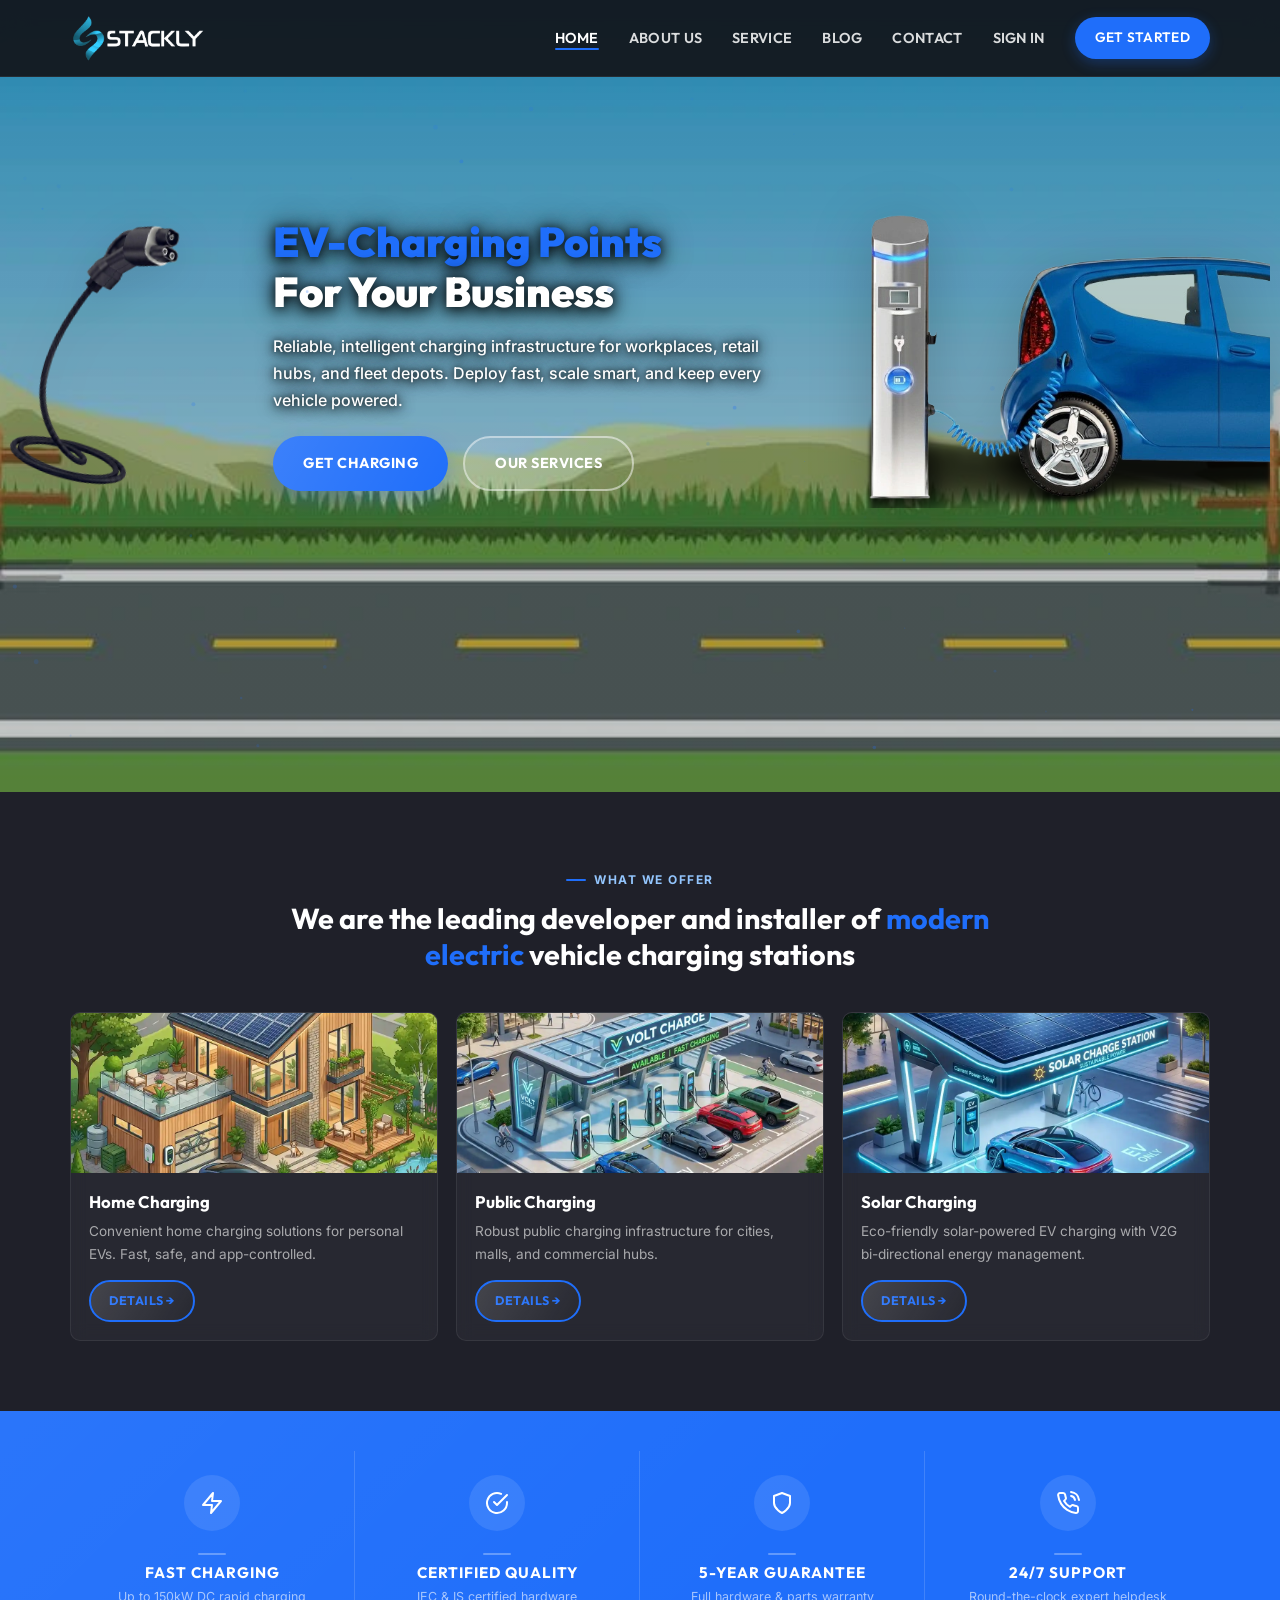
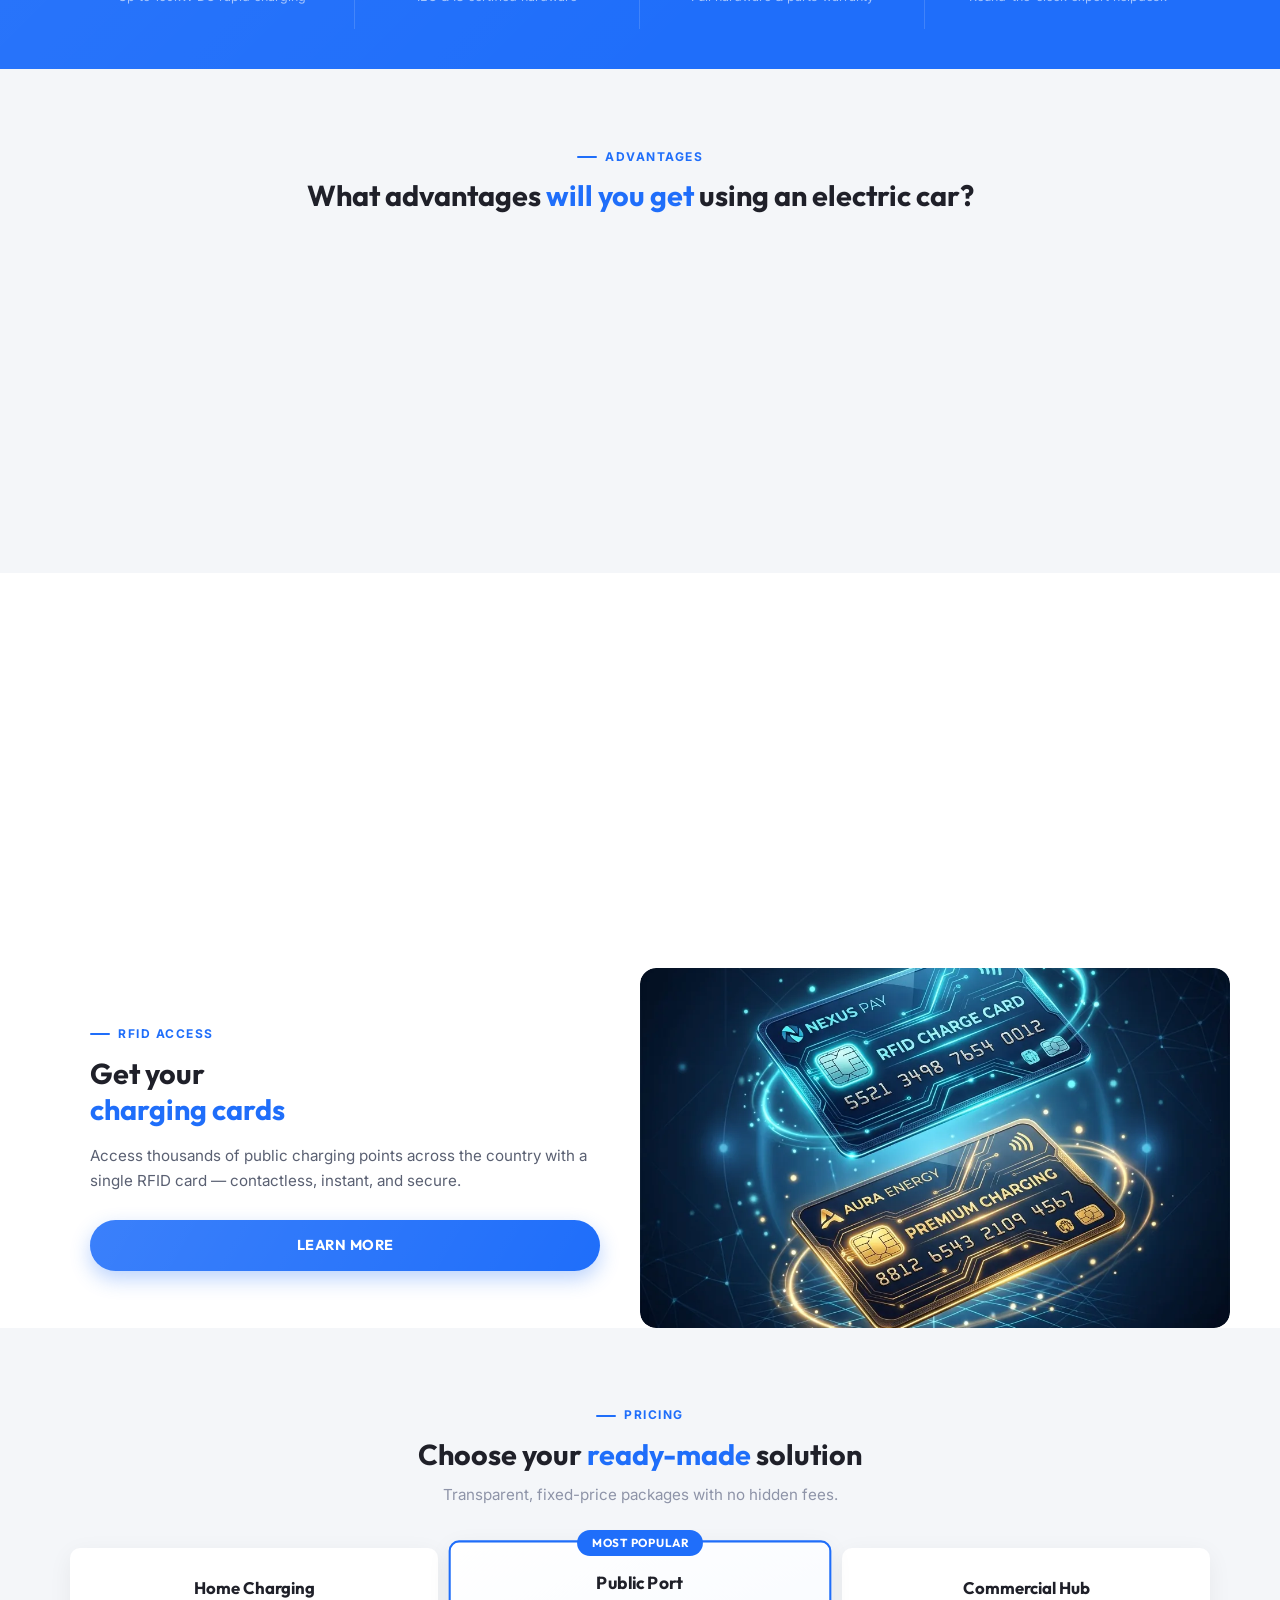
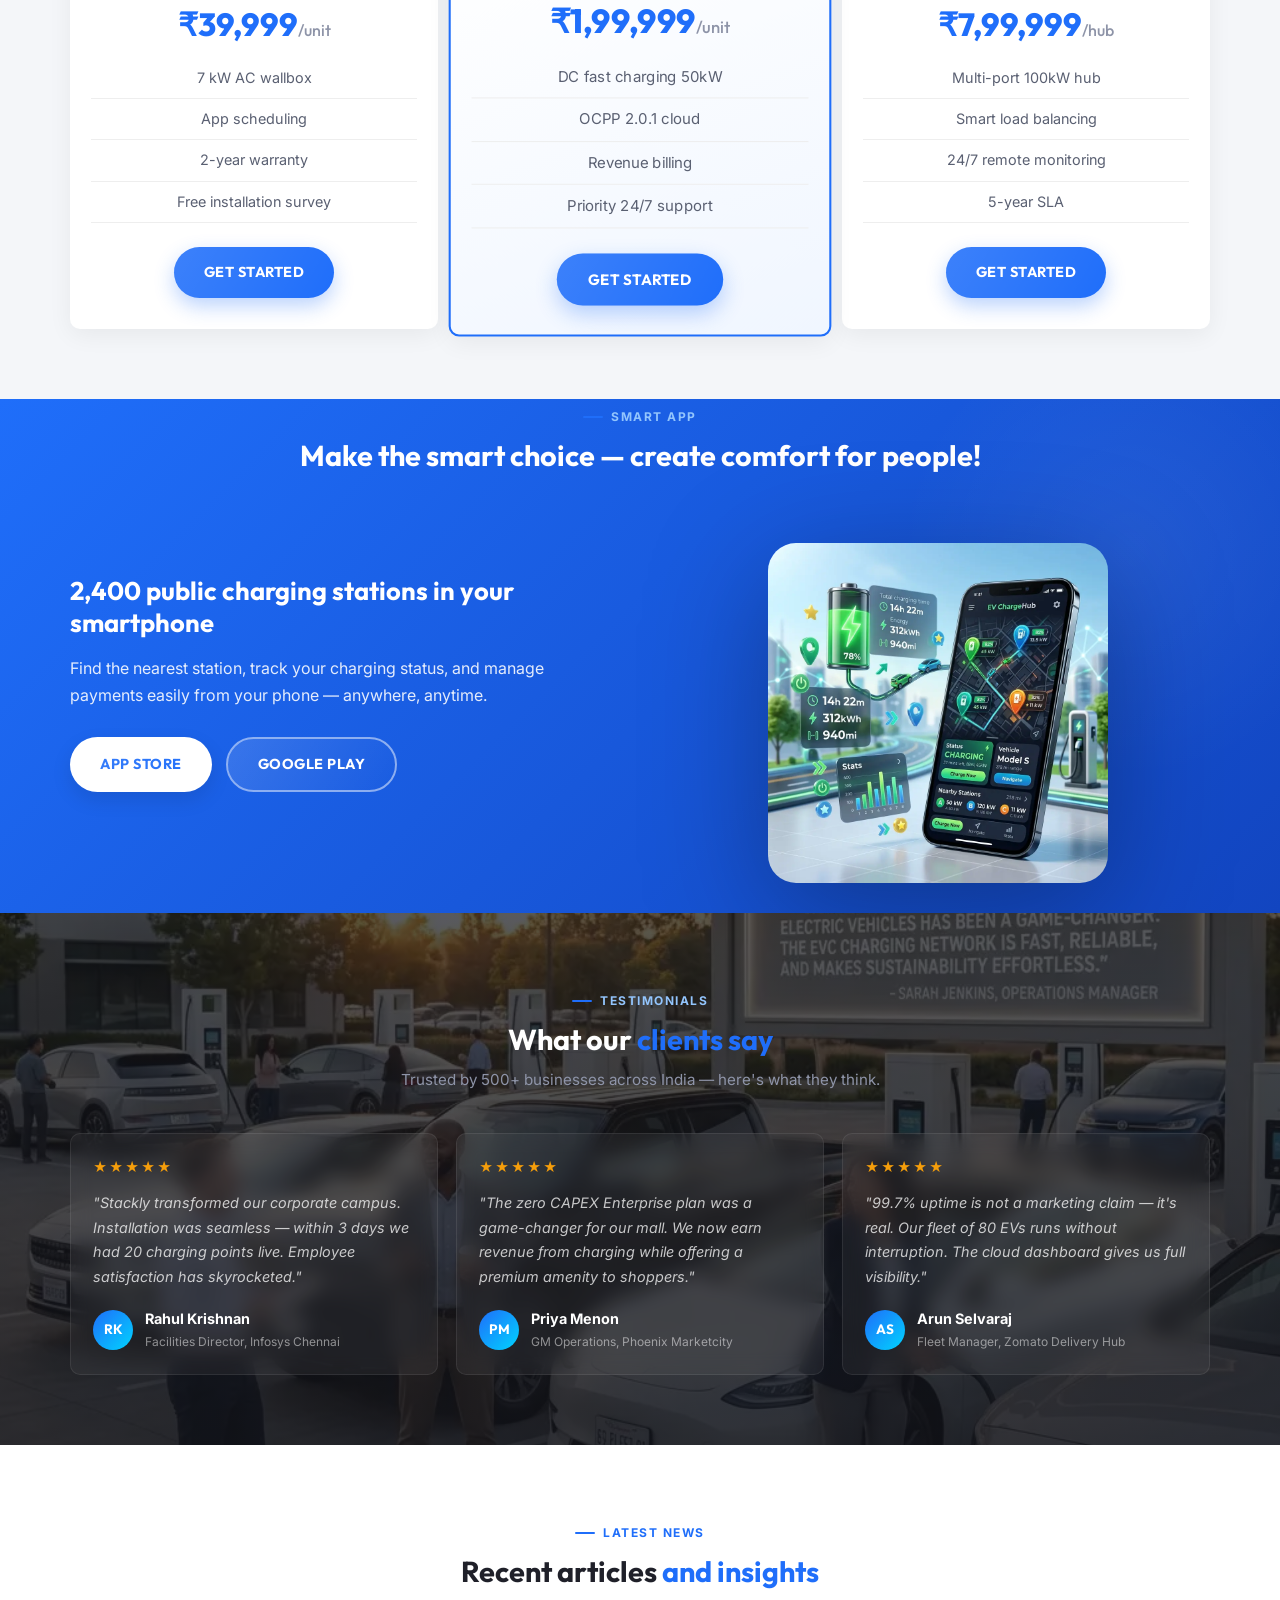
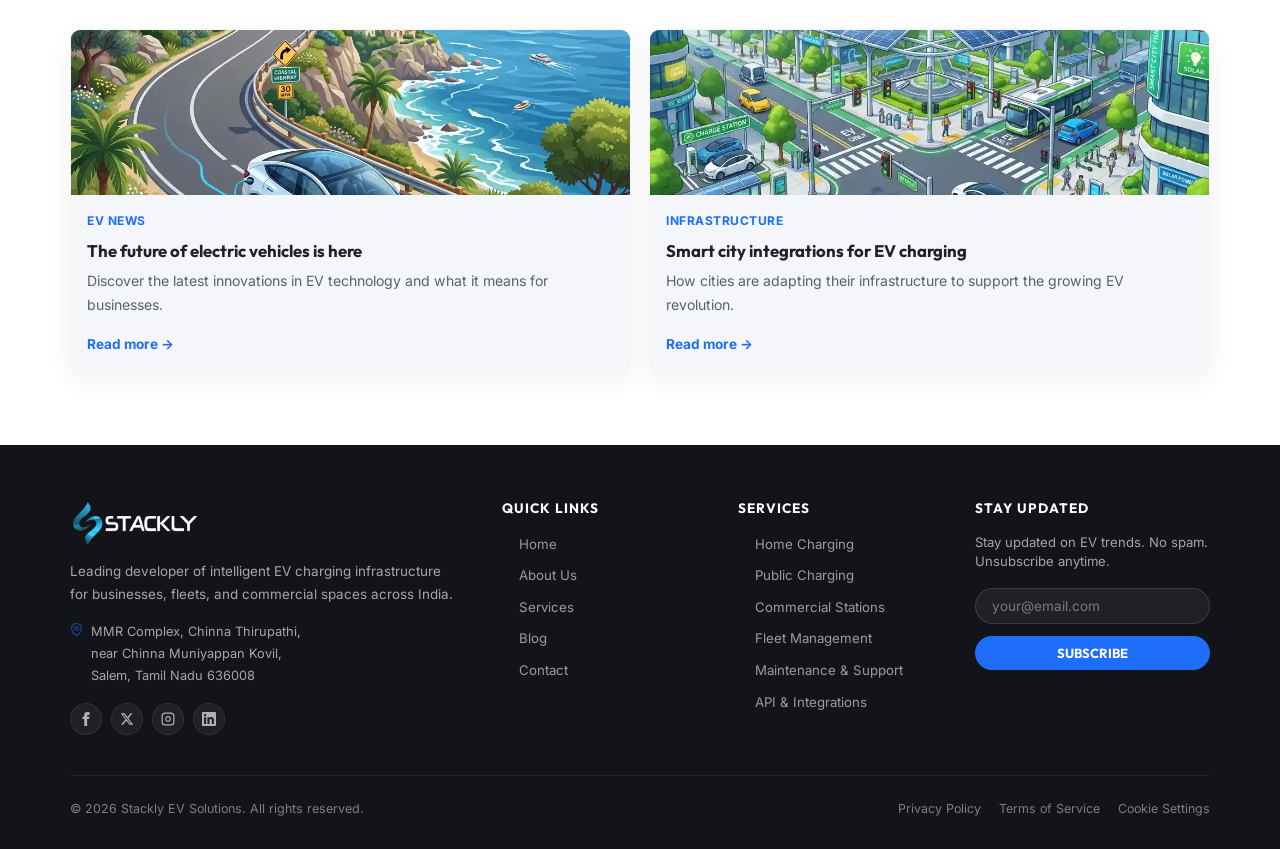
==== index.html @ 8779466c "Add files via upload" ====
<!DOCTYPE html>
<html lang="en">
<head>
  <meta charset="UTF-8" />
  <meta name="viewport" content="width=device-width, initial-scale=1.0" />
  <title>Stackly – EV Charging Solutions</title>
  <meta name="description" content="Stackly delivers intelligent EV charging infrastructure for businesses, fleets, and commercial spaces across India." />
  <link rel="icon" type="image/webp" href="assets/top-logo.webp" />
  <link rel="preconnect" href="https://fonts.googleapis.com" />
  <link rel="preconnect" href="https://fonts.gstatic.com" crossorigin />
  <link href="https://fonts.googleapis.com/css2?family=Outfit:wght@300;400;500;600;700;800;900&family=Inter:wght@400;500;600&display=swap" rel="stylesheet" />
  <link rel="stylesheet" href="style.css" />
</head>
<body>

  <!-- NAVBAR -->
  <header class="navbar" id="navbar">
    <div class="container navbar__inner">
      <a href="index.html" class="navbar__logo">
        <img src="assets/logo.webp" alt="Stackly logo" />
      </a>
      <ul class="navbar__nav">
        <li><a href="index.html" class="active">Home</a></li>
        <li><a href="about.html">About Us</a></li>
        <li><a href="service.html">Service</a></li>
        <li><a href="blog.html">Blog</a></li>
        <li><a href="contact.html">Contact</a></li>
        <li><a href="signin.html">Sign In</a></li>
        <li><a href="signup.html" class="btn navbar__btn">Get Started</a></li>
      </ul>
      <button class="navbar__burger" id="burgerBtn" aria-label="Toggle navigation" aria-expanded="false">
        <span></span><span></span><span></span>
      </button>
    </div>
  </header>

  <!-- MOBILE MENU -->
  <div class="mobile-menu" id="mobileMenu" role="dialog" aria-modal="true" aria-label="Navigation menu">
    <div class="mobile-menu__glow" aria-hidden="true"></div>
    <nav class="mobile-menu__links" aria-label="Mobile navigation">
      <a href="index.html" onclick="closeMobile()" class="active">Home</a>
      <a href="about.html" onclick="closeMobile()">About Us</a>
      <a href="service.html" onclick="closeMobile()">Service</a>
      <a href="blog.html" onclick="closeMobile()">Blog</a>
      <a href="contact.html" onclick="closeMobile()">Contact</a>
      <a href="signin.html" onclick="closeMobile()">Sign In</a>
      <a href="signup.html" onclick="closeMobile()">Get Started</a>
    </nav>
  </div>

  <main id="main-content">

    <!-- HERO (UNTOUCHED) -->
    <section class="hero" data-section="hero">
      <div class="container">
        <div class="hero__grid-3col">
          <div class="hero__col-left" data-animate="left">
            <img src="assets/hero1.webp" alt="EV charging cable connector" class="hero__cable-new" />
          </div>
          <div class="hero__col-center" data-animate="fade">
            <h1 class="hero__heading">
              <em>EV-Charging points</em><br />for your business
            </h1>
            <p class="hero__sub">
              Reliable, intelligent charging infrastructure for workplaces, retail hubs, and fleet depots. Deploy fast, scale smart, and keep every vehicle powered.
            </p>
            <div class="hero__actions">
              <a href="contact.html" class="btn btn-primary">Get Charging</a>
              <a href="service.html" class="btn btn-outline-white">Our Services</a>
            </div>
          </div>
          <div class="hero__col-right" data-animate="right">
            <img src="assets/hero2.webp" alt="Blue electric car" class="hero__car-new" />
          </div>
        </div>
      </div>
    </section>

    <!-- SERVICES -->
    <section class="services bg-dark" data-animate="fade">
      <div class="container">
        <div class="sec-title light" data-animate="fade">
          <span class="section-label" style="color:#93c5fd;">What We Offer</span>
          <h2>We are the leading developer and installer of <em>modern electric</em> vehicle charging stations</h2>
        </div>
        <div class="services-grid" data-stagger>
          <article class="service-card" data-animate="fade">
            <img src="assets/home_charging.webp" alt="Home Charging" class="service-card__img" />
            <div class="service-card__content">
              <h3>Home Charging</h3>
              <p>Convenient home charging solutions for personal EVs. Fast, safe, and app-controlled.</p>
              <a href="service.html" class="btn btn-outline" style="font-size:0.78rem;padding:8px 18px;">Details →</a>
            </div>
          </article>
          <article class="service-card" data-animate="fade">
            <img src="assets/public_charging.webp" alt="Public Charging" class="service-card__img" />
            <div class="service-card__content">
              <h3>Public Charging</h3>
              <p>Robust public charging infrastructure for cities, malls, and commercial hubs.</p>
              <a href="service.html" class="btn btn-outline" style="font-size:0.78rem;padding:8px 18px;">Details →</a>
            </div>
          </article>
          <article class="service-card" data-animate="fade">
            <img src="assets/solar_charging.webp" alt="Solar Charging" class="service-card__img" />
            <div class="service-card__content">
              <h3>Solar Charging</h3>
              <p>Eco-friendly solar-powered EV charging with V2G bi-directional energy management.</p>
              <a href="service.html" class="btn btn-outline" style="font-size:0.78rem;padding:8px 18px;">Details →</a>
            </div>
          </article>
        </div>
      </div>
    </section>

    <!-- STATS ICONS -->
    <section class="stats-icons bg-green" data-animate="fade">
      <div class="container">
        <div class="stats-icons__grid" data-stagger>
          <div class="stats-icons__item" data-animate="fade">
            <span class="icon"><svg xmlns="http://www.w3.org/2000/svg" width="32" height="32" viewBox="0 0 24 24" fill="none" stroke="currentColor" stroke-width="2" stroke-linecap="round" stroke-linejoin="round"><polygon points="13 2 3 14 12 14 11 22 21 10 12 10 13 2"/></svg></span>
            <div class="stats-icons__divider"></div>
            <h4>Fast Charging</h4>
            <p class="stats-icons__desc">Up to 150kW DC rapid charging</p>
          </div>
          <div class="stats-icons__item" data-animate="fade">
            <span class="icon"><svg xmlns="http://www.w3.org/2000/svg" width="32" height="32" viewBox="0 0 24 24" fill="none" stroke="currentColor" stroke-width="2" stroke-linecap="round" stroke-linejoin="round"><path d="M22 11.08V12a10 10 0 1 1-5.93-9.14"/><polyline points="22 4 12 14.01 9 11.01"/></svg></span>
            <div class="stats-icons__divider"></div>
            <h4>Certified Quality</h4>
            <p class="stats-icons__desc">IEC & IS certified hardware</p>
          </div>
          <div class="stats-icons__item" data-animate="fade">
            <span class="icon"><svg xmlns="http://www.w3.org/2000/svg" width="32" height="32" viewBox="0 0 24 24" fill="none" stroke="currentColor" stroke-width="2" stroke-linecap="round" stroke-linejoin="round"><path d="M12 22s8-4 8-10V5l-8-3-8 3v7c0 6 8 10 8 10z"/></svg></span>
            <div class="stats-icons__divider"></div>
            <h4>5-Year Guarantee</h4>
            <p class="stats-icons__desc">Full hardware & parts warranty</p>
          </div>
          <div class="stats-icons__item" data-animate="fade">
            <span class="icon"><svg xmlns="http://www.w3.org/2000/svg" width="32" height="32" viewBox="0 0 24 24" fill="none" stroke="currentColor" stroke-width="2" stroke-linecap="round" stroke-linejoin="round"><path d="M15.05 5A5 5 0 0 1 19 8.95M15.05 1A9 9 0 0 1 23 8.94m-1 7.98v3a2 2 0 0 1-2.18 2 19.79 19.79 0 0 1-8.63-3.07 19.5 19.5 0 0 1-6-6 19.79 19.79 0 0 1-3.07-8.67A2 2 0 0 1 4.11 2h3a2 2 0 0 1 2 1.72c.127.96.361 1.903.7 2.81a2 2 0 0 1-.45 2.11L8.09 9.91a16 16 0 0 0 6 6l1.27-1.27a2 2 0 0 1 2.11-.45c.907.339 1.85.573 2.81.7A2 2 0 0 1 22 16.92z"/></svg></span>
            <div class="stats-icons__divider"></div>
            <h4>24/7 Support</h4>
            <p class="stats-icons__desc">Round-the-clock expert helpdesk</p>
          </div>
        </div>
      </div>
    </section>

    <!-- FEATURES / ADVANTAGES -->
    <section class="features" data-animate="fade">
      <div class="container">
        <div class="sec-title" data-animate="fade">
          <span class="section-label">Advantages</span>
          <h2>What advantages <em>will you get</em> using an electric car?</h2>
        </div>
        <div class="features-layout">
          <div class="feature-list" data-animate="left">
            <div class="feature-item feature-item--right">
              <div class="feature-icon">⚡</div>
              <div>
                <h4>High quality</h4>
                <p>Military-grade components rated for 200,000+ charge cycles.</p>
              </div>
            </div>
            <div class="feature-item feature-item--right">
              <div class="feature-icon">↺</div>
              <div>
                <h4>Recoverable energy</h4>
                <p>V2G-ready bi-directional charging enables energy recovery.</p>
              </div>
            </div>
            <div class="feature-item feature-item--right">
              <div class="feature-icon">📡</div>
              <div>
                <h4>Smart connected</h4>
                <p>OCPP 2.0.1 protocol with live telemetry and remote control.</p>
              </div>
            </div>
          </div>
          <div class="features-center" data-animate="fade">
            <img src="assets/feature.webp" alt="EV charger unit" />
            <img src="assets/feature.webp" alt="EV charger unit" />
          </div>
          <div class="feature-list" data-animate="right">
            <div class="feature-item">
              <div class="feature-icon">🔧</div>
              <div>
                <h4>Quick installation</h4>
                <p>Plug-and-play mounting system — live in days, not weeks.</p>
              </div>
            </div>
            <div class="feature-item">
              <div class="feature-icon">💬</div>
              <div>
                <h4>Free Support</h4>
                <p>Dedicated 24/7 helpline with remote diagnostics included.</p>
              </div>
            </div>
            <div class="feature-item">
              <div class="feature-icon">🔐</div>
              <div>
                <h4>Access control</h4>
                <p>RFID and app-based QR access tiers for every user group.</p>
              </div>
            </div>
          </div>
        </div>
      </div>
    </section>

    <!-- BRANDS -->
    <section class="brands" data-animate="fade">
      <div class="container">
        <h3>Compatible with leading vehicle brands</h3>
        <div class="brands-grid" data-stagger>
          <h2>Audi</h2><h2>BMW</h2><h2>Mercedes</h2><h2>Tesla</h2><h2>Volkswagen</h2><h2>Tata</h2>
        </div>
      </div>
    </section>

    <!-- DARK STATS -->
    <section class="dark-stats" data-animate="fade">
      <div class="container">
        <div class="dark-stats-grid" data-stagger>
          <div class="dark-stat-item" data-animate="left">
            <div class="number">2,242 stations</div>
            <div class="title">Public charging network</div>
            <p>We have already installed 2,242 public charging stations across India.</p>
          </div>
          <div class="dark-stat-item" data-animate="right">
            <div class="number">2,045 electric cars</div>
            <div class="title">Daily charging sessions</div>
            <p>More than 2,045 electric cars are charged at our stations every single day.</p>
          </div>
        </div>
      </div>
    </section>

    <!-- CHARGING CARDS (SPLIT) -->
    <section class="split-cards" data-animate="fade">
      <div class="container" style="padding:0;">
        <div class="split-grid">
          <div class="split-left" data-animate="left">
            <span class="section-label">RFID Access</span>
            <h2>Get your<br /><em>charging cards</em></h2>
            <p>Access thousands of public charging points across the country with a single RFID card — contactless, instant, and secure.</p>
            <a href="contact.html" class="btn btn-primary">Learn More</a>
          </div>
          <div class="split-right" data-animate="right">
            <img src="assets/charging_cards.webp" alt="RFID Charging Cards" />
          </div>
        </div>
      </div>
    </section>

    <!-- PRICING -->
    <section class="pricing" data-animate="fade">
      <div class="container">
        <div class="sec-title" data-animate="fade">
          <span class="section-label">Pricing</span>
          <h2>Choose your <em>ready-made</em> solution</h2>
          <p>Transparent, fixed-price packages with no hidden fees.</p>
        </div>
        <div class="pricing-grid" data-stagger>
          <div class="pricing-card" data-animate="fade">
            <h3>Home Charging</h3>
            <div class="pricing-price">₹39,999<span>/unit</span></div>
            <ul class="pricing-features">
              <li>7 kW AC wallbox</li>
              <li>App scheduling</li>
              <li>2-year warranty</li>
              <li>Free installation survey</li>
            </ul>
            <a href="contact.html" class="btn btn-primary">Get Started</a>
          </div>
          <div class="pricing-card featured" data-animate="fade">
            <h3>Public Port</h3>
            <div class="pricing-price">₹1,99,999<span>/unit</span></div>
            <ul class="pricing-features">
              <li>DC fast charging 50kW</li>
              <li>OCPP 2.0.1 cloud</li>
              <li>Revenue billing</li>
              <li>Priority 24/7 support</li>
            </ul>
            <a href="contact.html" class="btn btn-primary">Get Started</a>
          </div>
          <div class="pricing-card" data-animate="fade">
            <h3>Commercial Hub</h3>
            <div class="pricing-price">₹7,99,999<span>/hub</span></div>
            <ul class="pricing-features">
              <li>Multi-port 100kW hub</li>
              <li>Smart load balancing</li>
              <li>24/7 remote monitoring</li>
              <li>5-year SLA</li>
            </ul>
            <a href="contact.html" class="btn btn-primary">Get Started</a>
          </div>
        </div>
      </div>
    </section>

    <!-- APP SECTION -->
    <section class="app-section bg-green" data-animate="fade">
      <div class="container">
        <div class="sec-title light" data-animate="fade">
          <span class="section-label" style="color:#93c5fd;">Smart App</span>
          <h2>Make the smart choice — create comfort for people!</h2>
        </div>
        <div class="app-grid">
          <div class="app-content" data-animate="left">
            <h2>2,400 public charging stations in your smartphone</h2>
            <p>Find the nearest station, track your charging status, and manage payments easily from your phone — anywhere, anytime.</p>
            <div class="app-buttons">
              <a href="contact.html" class="btn btn-light">App Store</a>
              <a href="contact.html" class="btn btn-outline-white">Google Play</a>
            </div>
          </div>
          <div class="app-image-wrapper" data-animate="right">
            <img src="assets/app_interface.webp" alt="Stackly App Interface" class="app-image" />
          </div>
        </div>
      </div>
    </section>

    <!-- TESTIMONIALS (NEW) -->
    <section class="testimonials" data-animate="fade">
      <div class="container">
        <div class="sec-title light" data-animate="fade">
          <span class="section-label" style="color:#93c5fd;">Testimonials</span>
          <h2>What our <em>clients say</em></h2>
          <p>Trusted by 500+ businesses across India — here's what they think.</p>
        </div>
        <div class="testimonials-grid" data-stagger>
          <div class="testimonial-card" data-animate="fade">
            <div class="testimonial-card__stars">★★★★★</div>
            <p class="testimonial-card__text">"Stackly transformed our corporate campus. Installation was seamless — within 3 days we had 20 charging points live. Employee satisfaction has skyrocketed."</p>
            <div class="testimonial-card__author">
              <div class="testimonial-card__avatar">RK</div>
              <div>
                <div class="testimonial-card__name">Rahul Krishnan</div>
                <div class="testimonial-card__role">Facilities Director, Infosys Chennai</div>
              </div>
            </div>
          </div>
          <div class="testimonial-card" data-animate="fade">
            <div class="testimonial-card__stars">★★★★★</div>
            <p class="testimonial-card__text">"The zero CAPEX Enterprise plan was a game-changer for our mall. We now earn revenue from charging while offering a premium amenity to shoppers."</p>
            <div class="testimonial-card__author">
              <div class="testimonial-card__avatar">PM</div>
              <div>
                <div class="testimonial-card__name">Priya Menon</div>
                <div class="testimonial-card__role">GM Operations, Phoenix Marketcity</div>
              </div>
            </div>
          </div>
          <div class="testimonial-card" data-animate="fade">
            <div class="testimonial-card__stars">★★★★★</div>
            <p class="testimonial-card__text">"99.7% uptime is not a marketing claim — it's real. Our fleet of 80 EVs runs without interruption. The cloud dashboard gives us full visibility."</p>
            <div class="testimonial-card__author">
              <div class="testimonial-card__avatar">AS</div>
              <div>
                <div class="testimonial-card__name">Arun Selvaraj</div>
                <div class="testimonial-card__role">Fleet Manager, Zomato Delivery Hub</div>
              </div>
            </div>
          </div>
        </div>
      </div>
    </section>

    <!-- BLOG -->
    <section class="blog" data-animate="fade">
      <div class="container">
        <div class="sec-title" data-animate="fade">
          <span class="section-label">Latest News</span>
          <h2>Recent articles <em>and insights</em></h2>
        </div>
        <div class="blog-grid" data-stagger>
          <article class="blog-card" data-animate="left">
            <img src="assets/blog_1.webp" alt="Blog post" class="blog-img" />
            <div class="blog-content">
              <span class="blog-meta">EV News</span>
              <h3 class="blog-title">The future of electric vehicles is here</h3>
              <p class="blog-excerpt">Discover the latest innovations in EV technology and what it means for businesses.</p>
              <a href="blog.html">Read more →</a>
            </div>
          </article>
          <article class="blog-card" data-animate="right">
            <img src="assets/blog_2.webp" alt="Blog post" class="blog-img" />
            <div class="blog-content">
              <span class="blog-meta">Infrastructure</span>
              <h3 class="blog-title">Smart city integrations for EV charging</h3>
              <p class="blog-excerpt">How cities are adapting their infrastructure to support the growing EV revolution.</p>
              <a href="blog.html">Read more →</a>
            </div>
          </article>
        </div>
      </div>
    </section>

  </main>

  <!-- UNIFIED FOOTER -->
  <footer class="footer">
    <div class="footer__main">
      <div class="container">
        <div class="footer__grid">
          <div>
            <div class="footer__brand-logo">
              <img src="assets/logo.webp" alt="Stackly logo" />
            </div>
            <p class="footer__tagline">Leading developer of intelligent EV charging infrastructure for businesses, fleets, and commercial spaces across India.</p>
            <address class="footer__address">
              <span class="footer__address-icon" aria-hidden="true">
                <svg xmlns="http://www.w3.org/2000/svg" viewBox="0 0 24 24" fill="none" stroke="currentColor" stroke-width="2"><path d="M21 10c0 7-9 13-9 13S3 17 3 10a9 9 0 0 1 18 0z"/><circle cx="12" cy="10" r="3"/></svg>
              </span>
              <span>MMR Complex, Chinna Thirupathi,<br />near Chinna Muniyappan Kovil,<br />Salem, Tamil Nadu 636008</span>
            </address>
            <div class="footer__socials">
              <a href="404.html" aria-label="Facebook"><svg xmlns="http://www.w3.org/2000/svg" width="14" height="14" viewBox="0 0 24 24" fill="currentColor"><path d="M9 8H6v4h3v12h5V12h3.642L18 8h-4V6.333C14 5.378 14.192 5 15.115 5H18V0h-3.808C10.596 0 9 1.583 9 4.615V8z"/></svg></a>
              <a href="404.html" aria-label="Twitter / X"><svg xmlns="http://www.w3.org/2000/svg" width="14" height="14" viewBox="0 0 24 24" fill="currentColor"><path d="M18.244 2.25h3.308l-7.227 8.26 8.502 11.24H16.17l-5.214-6.817L4.99 21.75H1.68l7.73-8.835L1.254 2.25H8.08l4.713 6.231zm-1.161 17.52h1.833L7.084 4.126H5.117z"/></svg></a>
              <a href="404.html" aria-label="Instagram"><svg xmlns="http://www.w3.org/2000/svg" width="14" height="14" viewBox="0 0 24 24" fill="none" stroke="currentColor" stroke-width="2"><rect x="2" y="2" width="20" height="20" rx="5" ry="5"/><path d="M16 11.37A4 4 0 1 1 12.63 8 4 4 0 0 1 16 11.37z"/><line x1="17.5" y1="6.5" x2="17.51" y2="6.5"/></svg></a>
              <a href="404.html" aria-label="LinkedIn"><svg xmlns="http://www.w3.org/2000/svg" width="14" height="14" viewBox="0 0 24 24" fill="currentColor"><path d="M20.447 20.452h-3.554v-5.569c0-1.328-.027-3.037-1.852-3.037-1.853 0-2.136 1.445-2.136 2.939v5.667H9.351V9h3.414v1.561h.046c.477-.9 1.637-1.85 3.37-1.85 3.601 0 4.267 2.37 4.267 5.455v6.286zM5.337 7.433a2.062 2.062 0 01-2.063-2.065 2.064 2.064 0 112.063 2.065zm1.782 13.019H3.555V9h3.564v11.452zM22.225 0H1.771C.792 0 0 .774 0 1.729v20.542C0 23.227.792 24 1.771 24h20.451C23.2 24 24 23.227 24 22.271V1.729C24 .774 23.2 0 22.222 0h.003z"/></svg></a>
            </div>
          </div>
          <nav aria-label="Quick links">
            <h3 class="footer__col-title">Quick Links</h3>
            <ul class="footer__links" role="list">
              <li><a href="index.html">Home</a></li>
              <li><a href="about.html">About Us</a></li>
              <li><a href="service.html">Services</a></li>
              <li><a href="blog.html">Blog</a></li>
              <li><a href="contact.html">Contact</a></li>
            </ul>
          </nav>
          <nav aria-label="Services links">
            <h3 class="footer__col-title">Services</h3>
            <ul class="footer__links" role="list">
              <li><a href="404.html">Home Charging</a></li>
              <li><a href="404.html">Public Charging</a></li>
              <li><a href="404.html">Commercial Stations</a></li>
              <li><a href="404.html">Fleet Management</a></li>
              <li><a href="404.html">Maintenance &amp; Support</a></li>
              <li><a href="404.html">API &amp; Integrations</a></li>
            </ul>
          </nav>
          <div>
            <h3 class="footer__col-title">Stay Updated</h3>
            <p style="font-size: 0.82rem; color: rgba(255,255,255,0.62); margin-bottom: 16px; line-height: 1.5;">Stay updated on EV trends. No spam. Unsubscribe anytime.</p>
            <div class="footer__newsletter-column">
              <input type="email" class="footer__newsletter-input" placeholder="your@email.com" aria-label="Email for newsletter" />
              <button class="footer__newsletter-btn" type="button">Subscribe</button>
            </div>
          </div>
        </div>
        <div class="footer__bottom">
          <p class="footer__copy">&copy; <span id="year"></span> Stackly EV Solutions. All rights reserved.</p>
          <nav class="footer__legal" aria-label="Legal links">
            <a href="404.html">Privacy Policy</a>
            <a href="404.html">Terms of Service</a>
            <a href="404.html">Cookie Settings</a>
          </nav>
        </div>
      </div>
    </div>
  </footer>

  <button class="go-top" id="goTop" aria-label="Scroll to top">
    <svg xmlns="http://www.w3.org/2000/svg" viewBox="0 0 24 24" fill="none" stroke="currentColor" stroke-width="2.5"><polyline points="18 15 12 9 6 15"/></svg>
  </button>

  <script src="script.js" defer></script>
</body>
</html>
---- style.css ----
@import url('https://fonts.googleapis.com/css2?family=Outfit:wght@300;400;500;600;700;800;900&family=Inter:wght@400;500;600&display=swap');

:root {
  --c-primary: #1F6EFA;
  --c-primary-hover: #1558D6;
  --c-accent: #00D4FF;
  --c-dark: #1F2029;
  --c-darker: #13141A;
  --c-light: #F4F6F9;
  --c-white: #FFFFFF;
  --c-text: #5A6072;
  --c-text-light: #8E94A8;
  --f-heading: 'Outfit', sans-serif;
  --f-body: 'Inter', sans-serif;
  --section-pad: 70px 0;
  --section-pad-sm: 40px 0;
  --radius-btn: 50px;
  --radius-card: 10px;
  --shadow-card: 0 6px 24px rgba(0,0,0,0.06);
  --shadow-card-hover: 0 16px 40px rgba(0,0,0,0.14);
  --transition: all 0.35s cubic-bezier(0.25,0.8,0.25,1);
}

/* =========================================
   ANIMATIONS
   ========================================= */
@keyframes float {
  0%,100% { transform: translateX(-40px) translateY(0) rotate(15deg); }
  50% { transform: translateX(-40px) translateY(-14px) rotate(10deg); }
}
@keyframes floatApp {
  0%, 100% { transform: translateX(-50%) translateY(0); }
  50% { transform: translateX(-50%) translateY(-12px); }
}
@keyframes fadeUp {
  from { opacity: 0; transform: translateY(50px); }
  to   { opacity: 1; transform: translateY(0); }
}
@keyframes slideLeft {
  from { opacity: 0; transform: translateX(-60px); }
  to   { opacity: 1; transform: translateX(0); }
}
@keyframes slideRight {
  from { opacity: 0; transform: translateX(60px); }
  to   { opacity: 1; transform: translateX(0); }
}
@keyframes scaleIn {
  from { opacity: 0; transform: scale(0.85); }
  to   { opacity: 1; transform: scale(1); }
}
@keyframes pulseRing {
  0%   { transform: scale(1); opacity: 0.7; }
  100% { transform: scale(2.2); opacity: 0; }
}
@keyframes shimmerLine {
  0%   { left: -100%; }
  100% { left: 200%; }
}
@keyframes countUp {
  from { opacity: 0; transform: translateY(10px); }
  to   { opacity: 1; transform: translateY(0); }
}
@keyframes glowPulse {
  0%,100% { box-shadow: 0 0 15px rgba(31,110,250,0.2); }
  50%      { box-shadow: 0 0 35px rgba(31,110,250,0.5); }
}
@keyframes borderRun {
  0%   { background-position: 0% 50%; }
  100% { background-position: 200% 50%; }
}
@keyframes spinSlow {
  from { transform: rotate(0deg); }
  to   { transform: rotate(360deg); }
}
@keyframes typing {
  from { width: 0; }
  to   { width: 100%; }
}
@keyframes blink {
  0%,100% { border-color: var(--c-primary); }
  50%     { border-color: transparent; }
}
@keyframes heroParticle {
  0%   { transform: translateY(0) translateX(0) scale(1); opacity: 0.8; }
  100% { transform: translateY(-120px) translateX(30px) scale(0); opacity: 0; }
}

/* =========================================
   BASE
   ========================================= */
*, *::before, *::after { box-sizing: border-box; margin: 0; padding: 0; }

html { scroll-behavior: smooth; }

body {
  font-family: var(--f-body);
  color: var(--c-text);
  line-height: 1.7;
  background: var(--c-white);
  overflow-x: hidden;
}

h1,h2,h3,h4,h5,h6 {
  font-family: var(--f-heading);
  color: var(--c-dark);
  font-weight: 700;
  line-height: 1.25;
}

em { font-style: normal; color: var(--c-primary); }
a  { text-decoration: none; transition: var(--transition); }
img, svg { max-width: 100%; height: auto; display: block; }
svg { width: 24px; height: 24px; }

.container {
  width: 100%;
  max-width: 1180px;
  margin: 0 auto;
  padding: 0 20px;
}

/* =========================================
   SCROLL ANIMATION DATA ATTRIBUTES
   ========================================= */
[data-animate] {
  opacity: 0;
  transform: translateY(32px);
  transition: opacity 0.7s cubic-bezier(0.16,1,0.3,1), transform 0.7s cubic-bezier(0.16,1,0.3,1);
}
[data-animate="fade"]  { transform: none; }
[data-animate="left"]  { transform: translateX(-55px); opacity: 0; }
[data-animate="right"] { transform: translateX(55px); opacity: 0; }
[data-animate="scale"] { transform: scale(0.88); opacity: 0; }
[data-animate].visible { opacity: 1; transform: none; }

[data-stagger] > * {
  opacity: 0;
  transform: translateY(24px);
  transition: opacity 0.6s ease, transform 0.6s ease;
}
[data-stagger].visible > * { opacity: 1; transform: none; }
[data-stagger].visible > *:nth-child(1) { transition-delay: 0.04s; }
[data-stagger].visible > *:nth-child(2) { transition-delay: 0.1s; }
[data-stagger].visible > *:nth-child(3) { transition-delay: 0.16s; }
[data-stagger].visible > *:nth-child(4) { transition-delay: 0.22s; }
[data-stagger].visible > *:nth-child(5) { transition-delay: 0.28s; }
[data-stagger].visible > *:nth-child(6) { transition-delay: 0.34s; }

@media (prefers-reduced-motion: reduce) {
  [data-animate], [data-stagger] > * { opacity: 1 !important; transform: none !important; transition: none !important; }
}

/* =========================================
   BUTTONS
   ========================================= */
.btn {
  display: inline-flex;
  align-items: center;
  justify-content: center;
  padding: 13px 30px;
  border-radius: var(--radius-btn);
  font-family: var(--f-heading);
  font-weight: 700;
  font-size: 0.9rem;
  letter-spacing: 0.5px;
  text-transform: uppercase;
  cursor: pointer;
  transition: var(--transition);
  border: none;
  position: relative;
  overflow: hidden;
}
.btn::after {
  content: '';
  position: absolute;
  inset: 0;
  background: linear-gradient(120deg, transparent 0%, rgba(255,255,255,0.12) 50%, transparent 100%);
  left: -100%;
  transition: left 0.5s ease;
}
.btn:hover::after { left: 200%; }

.btn-primary {
  background: var(--c-primary);
  color: var(--c-white);
  box-shadow: 0 8px 20px rgba(31,110,250,0.3);
}
.btn-primary:hover {
  background: var(--c-primary-hover);
  transform: translateY(-3px);
  box-shadow: 0 14px 30px rgba(31,110,250,0.4);
}
.btn-outline {
  background: transparent;
  color: var(--c-primary);
  border: 2px solid var(--c-primary);
}
.btn-outline:hover {
  background: var(--c-primary);
  color: var(--c-white);
  transform: translateY(-3px);
  box-shadow: 0 10px 24px rgba(31,110,250,0.25);
}
.btn-light {
  background: var(--c-white);
  color: var(--c-primary);
  box-shadow: 0 8px 20px rgba(0,0,0,0.1);
}
.btn-light:hover {
  background: var(--c-dark);
  color: var(--c-white);
  transform: translateY(-3px);
}
.btn-outline-white {
  background: transparent;
  color: var(--c-white);
  border: 2px solid rgba(255,255,255,0.5);
}
.btn-outline-white:hover {
  background: var(--c-white);
  color: var(--c-primary);
  border-color: var(--c-white);
}
.btn-sm { padding: 9px 22px; font-size: 0.8rem; }
.btn-gap { gap: 8px; }

/* =========================================
   SECTION LABEL
   ========================================= */
.section-label {
  display: inline-flex;
  align-items: center;
  gap: 8px;
  color: var(--c-primary);
  text-transform: uppercase;
  font-weight: 700;
  font-size: 0.75rem;
  letter-spacing: 1.5px;
  margin-bottom: 10px;
}
.section-label::before {
  content: '';
  width: 20px;
  height: 2px;
  background: var(--c-primary);
  border-radius: 2px;
}

.sec-title { text-align: center; margin-bottom: 40px; }
.sec-title h2 { font-size: 1.8rem; max-width: 750px; margin: 0 auto 10px; }
.sec-title.light h2 { color: var(--c-white); }
.sec-title p { font-size: 0.95rem; color: var(--c-text-light); max-width: 560px; margin: 0 auto; }

/* =========================================
   NAVBAR
   ========================================= */
.navbar {
  background: rgba(19,20,26,0.92);
  backdrop-filter: blur(14px);
  -webkit-backdrop-filter: blur(14px);
  padding: 14px 0;
  position: fixed;
  top: 0;
  width: 100%;
  z-index: 100;
  border-bottom: 1px solid rgba(255,255,255,0.07);
  transition: background 0.3s ease, box-shadow 0.3s ease;
}
.navbar.scrolled {
  background: rgba(19,20,26,0.98);
  box-shadow: 0 4px 30px rgba(0,0,0,0.3);
}
.navbar__inner {
  display: flex;
  justify-content: space-between;
  align-items: center;
}
.navbar__logo { display: flex; align-items: center; }
.navbar__logo img { height: 48px; width: auto; }
.navbar__nav {
  list-style: none;
  display: flex;
  gap: 30px;
  align-items: center;
}
.navbar__nav a {
  font-family: var(--f-heading);
  font-weight: 600;
  font-size: 0.9rem;
  color: rgba(255,255,255,0.85);
  text-transform: uppercase;
  letter-spacing: 0.3px;
  position: relative;
}
.navbar__nav a::after {
  content: '';
  position: absolute;
  bottom: -3px;
  left: 0;
  width: 0;
  height: 2px;
  background: var(--c-primary);
  transition: width 0.3s ease;
  border-radius: 2px;
}
.navbar__nav a:hover::after,
.navbar__nav a.active::after { width: 100%; }
.navbar__nav a.active,
.navbar__nav a:hover { color: var(--c-white); }

.navbar__btn {
  padding: 9px 20px !important;
  font-size: 0.85rem !important;
  border-radius: var(--radius-btn);
  background: var(--c-primary) !important;
  color: var(--c-white) !important;
  text-transform: uppercase;
  font-weight: 700;
  border: none;
  box-shadow: 0 4px 14px rgba(31,110,250,0.3);
  transition: var(--transition);
}
.navbar__btn::after { display: none; }
.navbar__btn:hover {
  background: var(--c-primary-hover) !important;
  box-shadow: 0 8px 20px rgba(31,110,250,0.4);
  transform: translateY(-2px);
}

.navbar__burger {
  display: none;
  flex-direction: column;
  justify-content: space-between;
  width: 24px;
  height: 18px;
  background: transparent;
  border: none;
  cursor: pointer;
  padding: 0;
  z-index: 110;
}
.navbar__burger span {
  width: 100%;
  height: 2px;
  background: var(--c-white);
  border-radius: 2px;
  transition: all 0.3s ease;
}
.navbar__burger.open span:nth-child(1) { transform: translateY(8px) rotate(45deg); }
.navbar__burger.open span:nth-child(2) { opacity: 0; transform: scaleX(0); }
.navbar__burger.open span:nth-child(3) { transform: translateY(-8px) rotate(-45deg); }

/* Mobile Menu */
.mobile-menu {
  position: fixed;
  inset: 0;
  background: var(--c-darker);
  display: flex;
  flex-direction: column;
  justify-content: center;
  align-items: center;
  z-index: 105;
  opacity: 0;
  visibility: hidden;
  transition: all 0.35s ease;
}
.mobile-menu.open { opacity: 1; visibility: visible; }
.mobile-menu__glow {
  position: absolute;
  width: 400px;
  height: 400px;
  background: radial-gradient(circle, rgba(31,110,250,0.18) 0%, transparent 70%);
  top: 50%; left: 50%;
  transform: translate(-50%,-50%);
  pointer-events: none;
}
.mobile-menu__links {
  display: flex;
  flex-direction: column;
  gap: 28px;
  text-align: center;
  z-index: 2;
}
.mobile-menu__links a {
  font-family: var(--f-heading);
  font-size: 1.5rem;
  font-weight: 700;
  color: rgba(255,255,255,0.85);
  text-transform: uppercase;
  letter-spacing: 1px;
  transition: var(--transition);
}
.mobile-menu__links a:hover,
.mobile-menu__links a.active { color: var(--c-primary); }

/* =========================================
   HOME HERO (UNTOUCHED)
   ========================================= */
.hero {
  padding: 200px 0 120px;
  min-height: 88vh;
  display: flex;
  flex-direction: column;
  align-items: center;
  background-image: linear-gradient(rgba(0,0,0,0.22), rgba(0,0,0,0.22)), url('assets/hero-bg.webp');
  background-size: cover;
  background-position: center;
  background-repeat: no-repeat;
  background-color: var(--c-darker);
  position: relative;
  overflow: hidden;
  color: var(--c-white);
}
.hero__grid-3col {
  display: grid;
  grid-template-columns: 0.8fr 2.2fr 1.8fr;
  gap: 20px;
  align-items: center;
}
.hero__col-left  { display: flex; justify-content: flex-start; align-items: center; }
.hero__col-center { display: flex; flex-direction: column; align-items: flex-start; text-align: left; }
.hero__col-right  { display: flex; justify-content: flex-end; align-items: center; }
.hero__heading {
  font-size: 2.6rem;
  font-weight: 900;
  margin-bottom: 16px;
  line-height: 1.2;
  text-transform: capitalize;
  color: var(--c-white);
  text-shadow: 0 4px 16px rgba(0,0,0,0.9), 0 0 30px rgba(0,0,0,0.7), 0 0 8px rgba(0,0,0,0.5);
}
.hero__sub {
  font-size: 1rem;
  margin: 0 0 22px;
  max-width: 540px;
  color: var(--c-white);
  font-weight: 500;
  text-shadow: 0 2px 12px rgba(0,0,0,0.95), 0 0 18px rgba(0,0,0,0.7), 0 0 5px rgba(0,0,0,0.6);
}
.hero__actions { display: flex; gap: 15px; justify-content: flex-start; flex-wrap: wrap; }
.hero__car-new {
  max-height: 680px;
  width: auto;
  object-fit: contain;
  filter: drop-shadow(0 12px 30px rgba(0,0,0,0.2));
  transform: translateX(60px);
}
.hero__cable-new {
  max-height: 300px;
  width: auto;
  object-fit: contain;
  transform: rotate(15deg) translateX(-40px);
  filter: drop-shadow(0 10px 20px rgba(0,0,0,0.1));
  animation: float 4.5s ease-in-out infinite;
}

/* =========================================
   SUB-PAGE HERO SECTIONS (with BG images)
   ========================================= */
.page-hero,
.svc-hero,
.blog-hero,
.contact-hero {
  padding: 160px 0 80px;
  min-height: 55vh;
  background-size: cover;
  background-position: center;
  background-attachment: fixed;
  text-align: center;
  position: relative;
  overflow: hidden;
  color: var(--c-white);
  display: flex;
  align-items: center;
}
.page-hero::before,
.svc-hero::before,
.blog-hero::before,
.contact-hero::before {
  content: '';
  position: absolute;
  inset: 0;
  background: linear-gradient(160deg, rgba(19,20,26,0.78) 0%, rgba(31,110,250,0.22) 100%);
  z-index: 1;
}
.page-hero .container,
.svc-hero .container,
.blog-hero .container,
.contact-hero .container {
  position: relative;
  z-index: 2;
  width: 100%;
}

.page-hero    { background-image: url('assets/about_hero_bg.webp'); }
.svc-hero     { background-image: url('assets/service_hero_bg.webp'); }
.blog-hero    { background-image: url('assets/blog_hero_bg.webp'); }
.contact-hero { background-image: url('assets/contact_hero_bg.webp'); }

.page-hero__title,
.svc-hero__title,
.blog-hero__title,
.contact-hero__title {
  font-size: 2.6rem;
  font-weight: 900;
  margin-bottom: 14px;
  color: var(--c-white);
  line-height: 1.2;
}
.page-hero__sub,
.svc-hero__sub,
.blog-hero__sub,
.contact-hero__sub {
  font-size: 1.05rem;
  max-width: 580px;
  margin: 0 auto 10px;
  color: rgba(255,255,255,0.85);
  line-height: 1.7;
}
.page-hero__inner { max-width: 750px; margin: 0 auto; }

/* Hero badge */
.svc-hero__badge {
  display: inline-flex;
  align-items: center;
  gap: 7px;
  background: rgba(31,110,250,0.18);
  border: 1px solid rgba(31,110,250,0.35);
  color: #93c5fd;
  padding: 7px 16px;
  border-radius: 30px;
  font-size: 0.75rem;
  font-weight: 700;
  text-transform: uppercase;
  letter-spacing: 1px;
  margin-bottom: 16px;
  backdrop-filter: blur(8px);
}
.svc-hero__badge-dot {
  width: 7px;
  height: 7px;
  background: var(--c-primary);
  border-radius: 50%;
  box-shadow: 0 0 8px rgba(31,110,250,0.8);
  animation: glowPulse 2s ease-in-out infinite;
}
.svc-hero__actions {
  margin-top: 28px;
  display: flex;
  justify-content: center;
  gap: 14px;
  flex-wrap: wrap;
}

/* Breadcrumb */
.breadcrumb {
  display: flex;
  align-items: center;
  justify-content: center;
  gap: 8px;
  font-size: 0.85rem;
  color: rgba(255,255,255,0.6);
  margin-bottom: 16px;
}
.breadcrumb a { color: rgba(255,255,255,0.85); font-weight: 600; }
.breadcrumb a:hover { color: var(--c-primary); }
.breadcrumb__sep { opacity: 0.5; }

/* =========================================
   SERVICES SECTION (HOME)
   ========================================= */
.services {
  background: var(--c-dark);
  padding: var(--section-pad);
}
.services-grid {
  display: grid;
  grid-template-columns: repeat(3, 1fr);
  gap: 18px;
  margin-top: 36px;
}
.service-card {
  background: rgba(255,255,255,0.04);
  border: 1px solid rgba(255,255,255,0.07);
  border-radius: var(--radius-card);
  overflow: hidden;
  transition: var(--transition);
  backdrop-filter: blur(8px);
}
.service-card:hover {
  transform: translateY(-8px);
  border-color: rgba(31,110,250,0.3);
  box-shadow: 0 20px 50px rgba(0,0,0,0.3), 0 0 0 1px rgba(31,110,250,0.15);
}
.service-card__img {
  width: 100%;
  height: 160px;
  object-fit: cover;
  transition: transform 0.5s ease;
}
.service-card:hover .service-card__img { transform: scale(1.07); }
.service-card__content { padding: 18px; }
.service-card__content h3 { font-size: 1.05rem; margin-bottom: 8px; color: var(--c-white); }
.service-card__content p  { font-size: 0.85rem; color: rgba(255,255,255,0.6); margin-bottom: 14px; }
.service-card .btn-outline {
  color: var(--c-primary);
  border-color: var(--c-primary);
  font-size: 0.8rem;
  padding: 8px 18px;
}

/* =========================================
   STATS ICONS BAR
   ========================================= */
.stats-icons {
  background: var(--c-primary);
  padding: var(--section-pad-sm);
  position: relative;
  overflow: hidden;
}
.stats-icons::before {
  content: '';
  position: absolute;
  inset: 0;
  background: linear-gradient(135deg, rgba(255,255,255,0.05) 0%, transparent 60%);
}
.stats-icons__grid {
  display: grid;
  grid-template-columns: repeat(4, 1fr);
  text-align: center;
  color: var(--c-white);
  position: relative;
  z-index: 1;
}
.stats-icons__item {
  padding: 24px 20px;
  border-right: 1px solid rgba(255,255,255,0.15);
  transition: var(--transition);
}
.stats-icons__item:last-child { border-right: none; }
.stats-icons__item:hover { background: rgba(255,255,255,0.08); }
.stats-icons__item .icon {
  width: 56px; height: 56px;
  background: rgba(255,255,255,0.1);
  border-radius: 50%;
  display: inline-flex; align-items: center; justify-content: center;
  margin-bottom: 14px;
  transition: var(--transition);
}
.stats-icons__item:hover .icon {
  background: rgba(255,255,255,0.2);
  transform: scale(1.1);
}
.stats-icons__item .icon svg { stroke: var(--c-white); }
.stats-icons__item h4 {
  color: var(--c-white);
  font-size: 0.95rem;
  font-weight: 700;
  text-transform: uppercase;
  letter-spacing: 1px;
}
.stats-icons__desc {
  color: rgba(255,255,255,0.6);
  font-size: 0.78rem;
  margin-top: 6px;
  line-height: 1.4;
}
.stats-icons__divider {
  width: 28px; height: 2px;
  background: rgba(255,255,255,0.3);
  margin: 8px auto;
  border-radius: 2px;
}

/* =========================================
   FEATURES (ADVANTAGES) SECTION
   ========================================= */
.features {
  padding: var(--section-pad);
  background: var(--c-light);
}
.features-layout {
  display: grid;
  grid-template-columns: 1fr auto 1fr;
  gap: 36px;
  align-items: center;
  margin-top: 28px;
}
.feature-list { display: flex; flex-direction: column; gap: 18px; }
.feature-item { display: flex; gap: 14px; }
.feature-item--right { flex-direction: row-reverse; text-align: right; }
.feature-icon {
  width: 38px; height: 38px;
  background: var(--c-white);
  border-radius: 50%;
  display: flex; align-items: center; justify-content: center;
  color: var(--c-primary);
  font-size: 1.1rem;
  box-shadow: 0 4px 12px rgba(0,0,0,0.06);
  flex-shrink: 0;
  transition: var(--transition);
}
.feature-item:hover .feature-icon {
  background: var(--c-primary);
  color: var(--c-white);
  transform: scale(1.1);
}
.feature-item h4 { font-size: 1rem; margin-bottom: 5px; }
.feature-item p  { font-size: 0.85rem; }
.features-center { display: flex; gap: 14px; justify-content: center; }
.features-center img {
  height: 240px;
  filter: drop-shadow(0 16px 32px rgba(0,0,0,0.12));
  transition: transform 0.4s ease;
}
.features-center img:hover { transform: scale(1.04) rotate(-2deg); }

/* =========================================
   BRANDS
   ========================================= */
.brands {
  padding: var(--section-pad-sm);
  background: var(--c-white);
  text-align: center;
}
.brands h3 { font-size: 0.9rem; text-transform: uppercase; letter-spacing: 1.5px; margin-bottom: 28px; color: var(--c-text-light); }
.brands-grid {
  display: flex;
  justify-content: center;
  gap: 55px;
  flex-wrap: wrap;
  align-items: center;
}
.brands-grid h2 {
  font-family: var(--f-heading);
  font-size: 1.15rem;
  opacity: 0.22;
  transition: var(--transition);
  cursor: default;
}
.brands-grid h2:hover { opacity: 0.7; color: var(--c-primary); }

/* =========================================
   DARK STATS BAND
   ========================================= */
.dark-stats {
  background: var(--c-darker);
  padding: var(--section-pad);
  position: relative;
  overflow: hidden;
}
.dark-stats::before {
  content: '';
  position: absolute;
  top: -80px; right: -80px;
  width: 400px; height: 400px;
  background: radial-gradient(circle, rgba(31,110,250,0.1) 0%, transparent 65%);
}
.dark-stats-grid {
  display: grid;
  grid-template-columns: 1fr 1fr;
  gap: 50px;
  position: relative;
  z-index: 1;
}
.dark-stat-item {
  border-left: 3px solid var(--c-primary);
  padding-left: 22px;
  transition: var(--transition);
}
.dark-stat-item:hover { border-left-color: var(--c-accent); }
.dark-stat-item .number {
  font-size: 2.2rem;
  font-family: var(--f-heading);
  font-weight: 800;
  color: var(--c-white);
  line-height: 1;
  margin-bottom: 8px;
}
.dark-stat-item .title {
  font-size: 1.1rem;
  font-weight: 700;
  color: var(--c-white);
  margin-bottom: 8px;
}
.dark-stat-item p { font-size: 0.9rem; color: rgba(255,255,255,0.55); }

/* =========================================
   SPLIT CHARGING CARDS
   ========================================= */
.split-cards { background: var(--c-white); }
.split-grid { display: grid; grid-template-columns: 1fr 1fr; }
.split-left {
  padding: 55px 40px;
  display: flex; flex-direction: column; justify-content: center;
}
.split-left h2 { font-size: 1.8rem; margin-bottom: 16px; }
.split-left p  { margin-bottom: 26px; font-size: 0.95rem; }
/* RFID Cards Section Image Corners */
.split-right {
  position: relative;
  overflow: hidden;
  min-height: 360px;
  border-radius: 16px;
}
.split-right::before {
  content: '';
  position: absolute;
  width: 300px; height: 300px;
  background: radial-gradient(circle, rgba(255,255,255,0.08) 0%, transparent 70%);
  top: -50px; right: -50px;
}
.split-right img {
  position: absolute;
  inset: 0;
  width: 100%;
  height: 100%;
  object-fit: cover;
  z-index: 1;
  transition: transform 0.5s ease;
  border-radius: 16px;
}
.split-right img:hover { transform: scale(1.05); }

/* =========================================
   PRICING
   ========================================= */
.pricing {
  padding: var(--section-pad);
  background: var(--c-light);
}
.pricing-grid {
  display: grid;
  grid-template-columns: repeat(3, 1fr);
  gap: 18px;
  margin-top: 30px;
}
.pricing-card {
  background: var(--c-white);
  padding: 28px 20px;
  border-radius: var(--radius-card);
  text-align: center;
  box-shadow: var(--shadow-card);
  transition: var(--transition);
  border: 1px solid transparent;
}
.pricing-card:hover {
  box-shadow: var(--shadow-card-hover);
  transform: translateY(-10px);
  border-color: rgba(31,110,250,0.15);
}
.pricing-card.featured {
  position: relative;
  transform: scale(1.04);
  z-index: 2;
  border: 2px solid var(--c-primary);
  background: linear-gradient(160deg, #fff 0%, #f0f6ff 100%);
}
.pricing-card.featured::before {
  content: 'Most Popular';
  position: absolute;
  top: -12px;
  left: 50%;
  transform: translateX(-50%);
  background: var(--c-primary);
  color: white;
  font-size: 0.7rem;
  font-weight: 700;
  padding: 3px 14px;
  border-radius: 20px;
  font-family: var(--f-heading);
  text-transform: uppercase;
  letter-spacing: 0.5px;
}
.pricing-card.featured:hover { transform: scale(1.04) translateY(-10px); }
.pricing-card h3 { font-size: 1.05rem; margin-bottom: 10px; }
.pricing-price {
  font-size: 2rem;
  font-family: var(--f-heading);
  font-weight: 800;
  color: var(--c-primary);
  line-height: 1;
  margin-bottom: 18px;
}
.pricing-price span { font-size: 1rem; color: var(--c-text-light); font-weight: 500; }
.pricing-features { list-style: none; margin-bottom: 24px; }
.pricing-features li {
  padding: 8px 0;
  border-bottom: 1px solid #eee;
  color: var(--c-text);
  font-size: 0.9rem;
}

/* =========================================
   APP SECTION
   ========================================= */
.app-section {
  background: linear-gradient(135deg, var(--c-primary) 0%, #1245c0 100%);
  color: var(--c-white);
  padding: var(--section-pad) 0 0 0;
  overflow: hidden;
  position: relative;
}
.app-section::before {
  content: '';
  position: absolute;
  top: -100px; right: -100px;
  width: 500px; height: 500px;
  background: radial-gradient(circle, rgba(255,255,255,0.06) 0%, transparent 65%);
}
.app-grid {
  display: grid;
  grid-template-columns: 1fr 1fr;
  align-items: center;
  gap: 50px;
  position: relative;
  z-index: 1;
}
.app-content { padding-bottom: 60px; }
.app-content h2 { color: var(--c-white); font-size: 1.6rem; margin-bottom: 16px; }
.app-content p  { font-size: 1rem; opacity: 0.88; margin-bottom: 28px; }
.app-buttons { display: flex; gap: 14px; flex-wrap: wrap; }
.app-image-wrapper {
  position: relative;
  height: 100%;
  min-height: 400px;
}
.app-image {
  position: absolute;
  bottom: 30px;
  left: 50%;
  transform: translateX(-50%);
  max-width: 340px;
  width: 100%;
  filter: drop-shadow(0 30px 60px rgba(0,0,0,0.3));
  animation: floatApp 5s ease-in-out infinite;
  animation-delay: 1s;
  border-radius: 28px;
}

/* =========================================
   TESTIMONIALS (NEW HOME SECTION)
   ========================================= */
.testimonials {
  padding: var(--section-pad);
  background: var(--c-darker);
  position: relative;
  overflow: hidden;
}
.testimonials::before {
  content: '';
  position: absolute;
  inset: 0;
  background: linear-gradient(rgba(19,20,26,0.7), rgba(19,20,26,0.85)), url('assets/ev_testimonials.webp') center/cover;
}
.testimonials > .container { position: relative; z-index: 1; }
.testimonials-grid {
  display: grid;
  grid-template-columns: repeat(3, 1fr);
  gap: 18px;
  margin-top: 36px;
}
.testimonial-card {
  background: rgba(255,255,255,0.05);
  border: 1px solid rgba(255,255,255,0.08);
  border-radius: var(--radius-card);
  padding: 22px;
  backdrop-filter: blur(10px);
  transition: var(--transition);
}
.testimonial-card:hover {
  border-color: rgba(31,110,250,0.35);
  background: rgba(255,255,255,0.08);
  transform: translateY(-6px);
}
.testimonial-card__stars { color: #f59e0b; font-size: 0.85rem; margin-bottom: 12px; letter-spacing: 2px; }
.testimonial-card__text { font-size: 0.9rem; color: rgba(255,255,255,0.75); line-height: 1.7; margin-bottom: 18px; font-style: italic; }
.testimonial-card__author { display: flex; gap: 12px; align-items: center; }
.testimonial-card__avatar {
  width: 40px; height: 40px;
  border-radius: 50%;
  background: linear-gradient(135deg, var(--c-primary), var(--c-accent));
  display: flex; align-items: center; justify-content: center;
  font-size: 0.85rem; font-weight: 700; color: white;
  font-family: var(--f-heading);
  flex-shrink: 0;
}
.testimonial-card__name { font-size: 0.9rem; font-weight: 700; color: var(--c-white); }
.testimonial-card__role { font-size: 0.75rem; color: rgba(255,255,255,0.5); }

/* =========================================
   BLOG (HOME)
   ========================================= */
.blog {
  padding: var(--section-pad);
  background: var(--c-white);
}
.blog-grid {
  display: grid;
  grid-template-columns: 1fr 1fr;
  gap: 18px;
  margin-top: 28px;
}
.blog-card {
  border-radius: var(--radius-card);
  overflow: hidden;
  box-shadow: var(--shadow-card);
  transition: var(--transition);
  border: 1px solid rgba(0,0,0,0.04);
}
.blog-card:hover {
  box-shadow: var(--shadow-card-hover);
  transform: translateY(-8px);
  border-color: rgba(31,110,250,0.12);
}
.blog-img {
  width: 100%;
  height: 165px;
  object-fit: cover;
  transition: transform 0.5s ease;
}
.blog-card:hover .blog-img { transform: scale(1.07); }
.blog-content { padding: 16px; background: var(--c-light); }
.blog-meta {
  color: var(--c-primary);
  font-weight: 700;
  font-size: 0.75rem;
  text-transform: uppercase;
  margin-bottom: 8px;
  display: block;
  letter-spacing: 0.5px;
}
.blog-title { font-size: 1.05rem; margin-bottom: 8px; }
.blog-excerpt { margin-bottom: 14px; font-size: 0.88rem; }
.blog-content a {
  color: var(--c-primary);
  font-weight: 700;
  font-size: 0.85rem;
}
.blog-content a:hover { gap: 8px; }

/* =========================================
   BLOG PAGE – FULL GRID
   ========================================= */
.blog-section { padding: var(--section-pad); background: var(--c-light); }
.blog-section__header { text-align: center; margin-bottom: 36px; }
.blog-section__title { font-size: 1.8rem; }
.blog-section__desc { font-size: 0.95rem; color: var(--c-text-light); margin-top: 8px; }

.blog-section .blog-grid {
  grid-template-columns: repeat(3, 1fr);
  gap: 18px;
}
.blog-card__thumb {
  height: 165px;
  background: var(--c-light);
  position: relative;
  overflow: hidden;
}
.blog-card__thumb img {
  width: 100%; height: 100%;
  object-fit: cover;
  transition: transform 0.5s ease;
}
.blog-card:hover .blog-card__thumb img { transform: scale(1.08); }
.blog-card__read-time {
  position: absolute;
  bottom: 10px; right: 10px;
  background: rgba(0,0,0,0.65);
  color: white;
  font-size: 0.68rem;
  padding: 3px 8px;
  border-radius: 20px;
  font-weight: 600;
}
.blog-card__body { padding: 16px; background: white; }
.blog-card__category {
  color: var(--c-primary);
  font-weight: 700;
  font-size: 0.72rem;
  text-transform: uppercase;
  display: block;
  margin-bottom: 7px;
  letter-spacing: 0.5px;
}
.blog-card__title { font-size: 1rem; margin-bottom: 7px; color: var(--c-dark); line-height: 1.4; }
.blog-card__desc  { font-size: 0.83rem; color: var(--c-text); line-height: 1.5; }
.blog-card__footer {
  display: flex;
  justify-content: space-between;
  align-items: center;
  padding: 10px 16px;
  background: var(--c-light);
  border-top: 1px solid rgba(0,0,0,0.04);
}
.blog-card__meta { display: flex; align-items: center; gap: 8px; }
.blog-card__avatar {
  width: 26px; height: 26px;
  background: var(--c-primary);
  color: white;
  border-radius: 50%;
  display: flex; align-items: center; justify-content: center;
  font-size: 0.68rem;
  font-weight: 700;
}
.blog-card__author { font-size: 0.78rem; font-weight: 600; color: var(--c-dark); }
.blog-card__date   { font-size: 0.73rem; color: var(--c-text-light); }

/* =========================================
   NEWSLETTER
   ========================================= */
.newsletter {
  padding: var(--section-pad-sm);
  background: linear-gradient(135deg, var(--c-primary) 0%, #1245c0 100%);
  color: white;
  position: relative;
  overflow: hidden;
}
.newsletter::before {
  content: '';
  position: absolute;
  bottom: -60px; right: -60px;
  width: 300px; height: 300px;
  background: radial-gradient(circle, rgba(255,255,255,0.07) 0%, transparent 70%);
}
.newsletter__inner {
  display: flex;
  justify-content: space-between;
  align-items: center;
  gap: 30px;
  flex-wrap: wrap;
  position: relative;
  z-index: 1;
}
.newsletter__copy { flex: 1; min-width: 260px; }
.newsletter__title { font-size: 1.6rem; color: white; margin-bottom: 5px; }
.newsletter__sub { font-size: 0.9rem; color: rgba(255,255,255,0.8); }
.newsletter__form { display: flex; gap: 10px; flex: 1.1; max-width: 440px; min-width: 260px; }
.newsletter__input {
  flex: 1;
  padding: 11px 18px;
  border-radius: 30px;
  border: none;
  font-size: 0.88rem;
  font-family: var(--f-body);
  outline: none;
}
.newsletter__btn {
  padding: 11px 22px;
  border-radius: 30px;
  border: none;
  background: var(--c-darker);
  color: white;
  font-weight: 700;
  font-family: var(--f-heading);
  cursor: pointer;
  display: inline-flex;
  align-items: center;
  gap: 6px;
  font-size: 0.82rem;
  text-transform: uppercase;
  transition: var(--transition);
}
.newsletter__btn:hover { background: #000; transform: translateY(-2px); }
.newsletter__btn svg { width: 12px; height: 12px; }

/* =========================================
   ABOUT PAGE SECTIONS
   ========================================= */
.mission {
  padding: var(--section-pad);
  background: var(--c-white);
}
.mission__grid {
  display: grid;
  grid-template-columns: 1fr 1.1fr;
  gap: 40px;
  align-items: center;
}
.mission__card-stack {
  display: grid;
  grid-template-columns: 1fr 1fr;
  gap: 16px;
}
.mission__metric {
  background: var(--c-light);
  padding: 18px 16px;
  border-radius: var(--radius-card);
  display: flex;
  gap: 14px;
  align-items: flex-start;
  box-shadow: var(--shadow-card);
  border: 1px solid rgba(0,0,0,0.03);
  transition: var(--transition);
}
.mission__metric:hover {
  transform: translateY(-4px);
  box-shadow: var(--shadow-card-hover);
  border-color: rgba(31,110,250,0.15);
}
.mission__metric-icon { width: 32px; height: 32px; color: var(--c-primary); flex-shrink: 0; }
.mission__metric-icon svg { width: 100%; height: 100%; }
.mission__metric-num {
  font-size: 1.5rem;
  font-weight: 800;
  color: var(--c-dark);
  font-family: var(--f-heading);
  line-height: 1.1;
}
.mission__metric-label { font-size: 0.8rem; color: var(--c-text-light); margin-top: 4px; }
.mission__heading { font-size: 1.8rem; margin-bottom: 16px; }
.mission__body { margin-bottom: 14px; font-size: 0.95rem; }
.mission__actions { margin-top: 24px; display: flex; gap: 14px; flex-wrap: wrap; }

/* Story/Timeline */
.story { padding: var(--section-pad); background: var(--c-light); text-align: center; }
.story__header { margin-bottom: 36px; }
.story__title { font-size: 1.8rem; }
.story__sub { font-size: 0.95rem; color: var(--c-text-light); margin-top: 8px; }
.timeline {
  max-width: 780px;
  margin: 0 auto;
  position: relative;
  padding-left: 60px;
  text-align: left;
}
.timeline::before {
  content: '';
  position: absolute;
  left: 18px; top: 8px; bottom: 8px;
  width: 2px;
  background: linear-gradient(180deg, var(--c-primary) 0%, rgba(31,110,250,0.1) 100%);
}
.timeline__item { position: relative; margin-bottom: 28px; }
.timeline__item:last-child { margin-bottom: 0; }
.timeline__dot { position: absolute; left: -60px; top: 6px; display: flex; align-items: center; }
.timeline__dot-year {
  background: var(--c-primary);
  color: white;
  padding: 4px 10px;
  border-radius: 20px;
  font-size: 0.72rem;
  font-weight: 700;
  font-family: var(--f-heading);
  box-shadow: 0 4px 12px rgba(31,110,250,0.3);
}
.timeline__body {
  background: white;
  padding: 16px 18px;
  border-radius: var(--radius-card);
  box-shadow: var(--shadow-card);
  border-left: 3px solid var(--c-primary);
  transition: var(--transition);
}
.timeline__body:hover { transform: translateX(4px); box-shadow: var(--shadow-card-hover); }
.timeline__event { font-size: 1rem; margin-bottom: 6px; color: var(--c-dark); }
.timeline__desc  { font-size: 0.85rem; }

/* Values */
.values { padding: var(--section-pad); background: var(--c-white); }
.values__header { text-align: center; margin-bottom: 36px; }
.values__title { font-size: 1.8rem; }
.values__sub   { font-size: 0.95rem; color: var(--c-text-light); margin-top: 8px; }
.values__grid  { display: grid; grid-template-columns: repeat(3, 1fr); gap: 18px; }
.value-card {
  background: var(--c-white);
  padding: 22px 20px;
  border-radius: var(--radius-card);
  box-shadow: var(--shadow-card);
  border: 1px solid rgba(0,0,0,0.04);
  transition: var(--transition);
}
.value-card:hover {
  transform: translateY(-6px);
  box-shadow: var(--shadow-card-hover);
  border-color: rgba(31,110,250,0.18);
}
.value-card__icon {
  width: 42px; height: 42px;
  background: rgba(31,110,250,0.1);
  color: var(--c-primary);
  display: flex; align-items: center; justify-content: center;
  border-radius: 50%;
  margin-bottom: 16px;
  transition: var(--transition);
}
.value-card:hover .value-card__icon { background: var(--c-primary); color: white; transform: rotateY(180deg); }
.value-card__icon svg { width: 20px; height: 20px; }
.value-card__title { font-size: 1rem; margin-bottom: 8px; color: var(--c-dark); }
.value-card__text  { font-size: 0.83rem; color: var(--c-text); line-height: 1.6; }

/* Team */
.team { padding: var(--section-pad); background: var(--c-light); }
.team__header { text-align: center; margin-bottom: 36px; }
.team__title   { font-size: 1.8rem; }
.team__sub     { font-size: 0.95rem; color: var(--c-text-light); margin-top: 8px; }
.team__grid    { display: grid; grid-template-columns: repeat(4, 1fr); gap: 16px; }
.team-card {
  background: white;
  border-radius: var(--radius-card);
  overflow: hidden;
  box-shadow: var(--shadow-card);
  transition: var(--transition);
  border: 1px solid rgba(0,0,0,0.03);
}
.team-card:hover { transform: translateY(-8px); box-shadow: var(--shadow-card-hover); }
.team-card__avatar {
  height: 155px;
  background: linear-gradient(135deg, rgba(31,110,250,0.08) 0%, rgba(21,88,214,0.12) 100%);
  display: flex; align-items: center; justify-content: center;
  font-size: 2rem; font-weight: 700;
  color: var(--c-primary);
  font-family: var(--f-heading);
  transition: var(--transition);
}
.team-card:hover .team-card__avatar { background: linear-gradient(135deg, var(--c-primary), #1245c0); color: white; }
.team-card__name { font-size: 1rem; font-weight: 700; color: var(--c-dark); margin-top: 14px; padding: 0 14px; text-align: center; }
.team-card__role { font-size: 0.78rem; color: var(--c-primary); font-weight: 600; margin-bottom: 8px; padding: 0 14px; text-align: center; }
.team-card__bio  { font-size: 0.78rem; color: var(--c-text); padding: 0 14px 16px; line-height: 1.5; text-align: center; }

/* Partners */
.partners {
  padding: 28px 0;
  background: var(--c-darker);
  border-top: 1px solid rgba(255,255,255,0.05);
  border-bottom: 1px solid rgba(255,255,255,0.05);
}
.partners__label {
  text-align: center;
  font-size: 0.75rem;
  text-transform: uppercase;
  letter-spacing: 2px;
  color: var(--c-text-light);
  margin-bottom: 18px;
  font-weight: 600;
}
.partners__row { display: flex; justify-content: center; gap: 10px; flex-wrap: wrap; }
.partner-pill {
  background: rgba(255,255,255,0.04);
  color: rgba(255,255,255,0.7);
  padding: 5px 14px;
  border-radius: 30px;
  font-size: 0.78rem;
  font-weight: 600;
  display: inline-flex; align-items: center; gap: 6px;
  border: 1px solid rgba(255,255,255,0.07);
  transition: var(--transition);
}
.partner-pill:hover { background: rgba(31,110,250,0.15); border-color: rgba(31,110,250,0.3); color: white; }
.partner-pill__dot { width: 5px; height: 5px; background: var(--c-primary); border-radius: 50%; }

/* CTA Banner */
.about-cta, .cta-banner {
  padding: var(--section-pad);
  background: linear-gradient(rgba(13,14,18,0.88), rgba(13,14,18,0.88)), url('assets/service_hero_bg.webp') center/cover fixed;
  color: white;
  text-align: center;
  position: relative;
  overflow: hidden;
}
.about-cta::before, .cta-banner::before {
  content: '';
  position: absolute;
  inset: 0;
  background: radial-gradient(ellipse at 50% 0%, rgba(31,110,250,0.18) 0%, transparent 65%);
}
.about-cta__inner, .cta-banner__inner {
  max-width: 680px;
  margin: 0 auto;
  position: relative;
  z-index: 1;
}
.about-cta__title, .cta-banner__title {
  font-size: 2.2rem;
  color: white;
  margin-bottom: 14px;
}
.about-cta__sub, .cta-banner__sub {
  font-size: 1rem;
  color: rgba(255,255,255,0.75);
  margin-bottom: 28px;
}
.about-cta__actions, .cta-banner__actions {
  display: flex;
  justify-content: center;
  gap: 14px;
  flex-wrap: wrap;
}

/* =========================================
   SERVICES PAGE
   ========================================= */
.stats-band {
  background: linear-gradient(135deg, var(--c-primary) 0%, #1245c0 100%);
  color: white;
  padding: 30px 0;
}
.stats-band__grid {
  display: grid;
  grid-template-columns: repeat(4, 1fr);
  gap: 20px;
  text-align: center;
}
.stat-item { position: relative; }
.stat-item + .stat-item::before {
  content: '';
  position: absolute;
  left: 0; top: 10%;
  height: 80%; width: 1px;
  background: rgba(255,255,255,0.2);
}
.stat-item__num {
  font-size: 2rem;
  font-weight: 900;
  font-family: var(--f-heading);
  line-height: 1.1;
  animation: countUp 0.5s ease;
}
.stat-item__label { font-size: 0.82rem; opacity: 0.8; margin-top: 4px; }

.services__header { text-align: center; margin-bottom: 36px; }
.services__title  { font-size: 1.8rem; }
.services__desc   { font-size: 0.95rem; color: var(--c-text-light); margin-top: 8px; }
.services__grid   { display: grid; grid-template-columns: 1fr 1fr; gap: 20px; }
.svc-card {
  background: white;
  padding: 22px 20px;
  border-radius: var(--radius-card);
  box-shadow: var(--shadow-card);
  transition: var(--transition);
  position: relative;
  border: 1px solid rgba(0,0,0,0.04);
  overflow: hidden;
}
.svc-card::before {
  content: '';
  position: absolute;
  top: 0; left: 0; right: 0;
  height: 3px;
  background: linear-gradient(90deg, var(--c-primary), var(--c-accent));
  transform: scaleX(0);
  transform-origin: left;
  transition: transform 0.4s ease;
}
.svc-card:hover::before { transform: scaleX(1); }
.svc-card:hover { box-shadow: var(--shadow-card-hover); transform: translateY(-6px); }
.svc-card__icon-wrap {
  width: 42px; height: 42px;
  background: rgba(31,110,250,0.1);
  color: var(--c-primary);
  display: flex; align-items: center; justify-content: center;
  border-radius: 50%; margin-bottom: 14px;
  transition: var(--transition);
}
.svc-card:hover .svc-card__icon-wrap { background: var(--c-primary); color: white; transform: rotate(15deg) scale(1.1); }
.svc-card__icon-wrap svg { width: 20px; height: 20px; }
.svc-card__num {
  position: absolute;
  right: 20px; top: 20px;
  font-size: 2.2rem; font-weight: 900;
  opacity: 0.06;
  font-family: var(--f-heading);
}
.svc-card__title { font-size: 1rem; margin-bottom: 8px; color: var(--c-dark); }
.svc-card__desc  { margin-bottom: 14px; font-size: 0.85rem; }
.svc-card__tags  { display: flex; gap: 6px; flex-wrap: wrap; margin-bottom: 16px; }
.svc-card__tag {
  background: var(--c-light);
  padding: 3px 8px;
  border-radius: 4px;
  font-size: 0.7rem;
  font-weight: 600;
  color: var(--c-text);
}
.svc-card__link {
  display: inline-flex; align-items: center; gap: 6px;
  color: var(--c-primary);
  font-weight: 700; font-size: 0.83rem;
}
.svc-card__link svg { width: 12px; height: 12px; transition: transform 0.2s; }
.svc-card__link:hover svg { transform: translateX(4px); }

/* Service Image Bands */
.service-img-band {
  padding: var(--section-pad);
  overflow: hidden;
}
.service-img-band.bg-light { background: var(--c-light); }
.service-img-band.bg-white { background: var(--c-white); }
.service-img-band__grid {
  display: grid;
  grid-template-columns: 1fr 1fr;
  gap: 50px;
  align-items: center;
}
.service-img-band__img {
  width: 100%;
  height: 300px;
  object-fit: cover;
  border-radius: 16px;
  box-shadow: var(--shadow-card-hover);
  transition: transform 0.5s ease;
}
.service-img-band__img:hover { transform: scale(1.03); }
.service-img-band__content h2 { font-size: 1.8rem; margin-bottom: 14px; }
.service-img-band__content p  { font-size: 0.95rem; margin-bottom: 22px; }
.service-img-band__list { list-style: none; display: flex; flex-direction: column; gap: 10px; margin-bottom: 24px; }
.service-img-band__list li {
  display: flex; align-items: flex-start; gap: 10px; font-size: 0.9rem;
}
.service-img-band__list li::before {
  content: '⚡';
  color: var(--c-primary);
  flex-shrink: 0;
}

/* Process */
.process { padding: var(--section-pad); background: var(--c-light); }
.process__header { text-align: center; margin-bottom: 36px; }
.process__title  { font-size: 1.8rem; }
.process__desc   { font-size: 0.95rem; color: var(--c-text-light); margin-top: 8px; }
.process__steps  { display: grid; grid-template-columns: repeat(4, 1fr); gap: 16px; }
.step-card {
  background: white;
  padding: 22px 18px;
  border-radius: var(--radius-card);
  box-shadow: var(--shadow-card);
  border: 1px solid rgba(0,0,0,0.04);
  position: relative;
  transition: var(--transition);
}
.step-card:hover { transform: translateY(-6px); box-shadow: var(--shadow-card-hover); border-color: rgba(31,110,250,0.18); }
.step-card__number {
  font-size: 2.8rem; font-weight: 900;
  color: rgba(31,110,250,0.1);
  position: absolute;
  top: 12px; right: 16px;
  font-family: var(--f-heading);
  line-height: 1;
}
.step-card__title { font-size: 1rem; margin-bottom: 8px; color: var(--c-dark); position: relative; z-index: 1; }
.step-card__text  { font-size: 0.83rem; color: var(--c-text); line-height: 1.6; position: relative; z-index: 1; }

/* =========================================
   CONTACT PAGE
   ========================================= */
.contact-info { padding: var(--section-pad); background: var(--c-light); }
.contact-info__header { text-align: center; margin-bottom: 36px; }
.contact-info__title { font-size: 1.8rem; margin-bottom: 10px; }
.contact-info__desc  { font-size: 0.95rem; color: var(--c-text-light); }
.contact-cards {
  display: grid;
  grid-template-columns: repeat(4, 1fr);
  gap: 16px;
}
.contact-card {
  background: white;
  padding: 22px 18px;
  border-radius: var(--radius-card);
  box-shadow: var(--shadow-card);
  text-align: center;
  transition: var(--transition);
  border: 1px solid rgba(0,0,0,0.03);
}
.contact-card:hover {
  transform: translateY(-6px);
  box-shadow: var(--shadow-card-hover);
  border-color: rgba(31,110,250,0.18);
}
.contact-card__icon {
  width: 46px; height: 46px;
  background: rgba(31,110,250,0.1);
  color: var(--c-primary);
  border-radius: 50%;
  display: flex; align-items: center; justify-content: center;
  margin: 0 auto 14px;
  transition: var(--transition);
}
.contact-card:hover .contact-card__icon { background: var(--c-primary); color: white; transform: scale(1.1); }
.contact-card__icon svg { width: 20px; height: 20px; }
.contact-card__title { font-size: 1rem; margin-bottom: 8px; color: var(--c-dark); }
.contact-card__text  { font-size: 0.83rem; color: var(--c-text); line-height: 1.7; }

.contact-form-section { padding: var(--section-pad); background: white; }
.contact-grid {
  display: grid;
  grid-template-columns: 1.1fr 1fr;
  gap: 50px;
  align-items: start;
}
.contact-grid__title { font-size: 1.8rem; margin-bottom: 8px; }
.contact-grid__sub   { font-size: 0.95rem; color: var(--c-text-light); margin-bottom: 24px; }
.contact-frm__row { display: grid; grid-template-columns: 1fr 1fr; gap: 14px; margin-bottom: 14px; }
.contact-frm__group { margin-bottom: 14px; }
.contact-frm__label { display: block; font-weight: 600; margin-bottom: 6px; font-size: 0.83rem; color: var(--c-dark); }
.contact-frm__input {
  width: 100%;
  padding: 10px 15px;
  border: 1.5px solid #e2e8f0;
  border-radius: 8px;
  font-family: var(--f-body);
  font-size: 0.88rem;
  background: var(--c-light);
  transition: border-color 0.3s ease, box-shadow 0.3s ease;
  outline: none;
}
.contact-frm__input:focus {
  border-color: var(--c-primary);
  box-shadow: 0 0 0 3px rgba(31,110,250,0.1);
  background: white;
}
.contact-frm__textarea { resize: vertical; min-height: 110px; }
.contact-frm__submit { gap: 8px; width: 100%; justify-content: center; }

.map-placeholder {
  background: var(--c-light);
  border-radius: var(--radius-card);
  padding: 36px 24px;
  text-align: center;
  border: 1px solid rgba(0,0,0,0.04);
}
.map-placeholder__icon { color: var(--c-primary); margin-bottom: 14px; }
.map-placeholder__icon svg { width: 46px; height: 46px; margin: 0 auto; }
.map-placeholder__title { font-size: 1.15rem; margin-bottom: 8px; }
.map-placeholder__text  { font-size: 0.88rem; color: var(--c-text); margin-bottom: 18px; }

.social-strip {
  margin-top: 22px;
  background: var(--c-light);
  border-radius: var(--radius-card);
  padding: 18px;
  border: 1px solid rgba(0,0,0,0.04);
}
.social-strip__title { font-size: 0.95rem; margin-bottom: 12px; }
.social-strip__links { display: flex; gap: 10px; }
.social-strip__links a {
  width: 34px; height: 34px;
  border-radius: 50%;
  background: rgba(31,110,250,0.08);
  color: var(--c-primary);
  display: flex; align-items: center; justify-content: center;
  transition: var(--transition);
}
.social-strip__links a:hover { background: var(--c-primary); color: white; transform: translateY(-3px); }
.social-strip__links a svg { width: 15px; height: 15px; }

/* FAQ */
.faq { padding: var(--section-pad); background: var(--c-light); }
.faq__header { text-align: center; margin-bottom: 36px; }
.faq__title  { font-size: 1.8rem; }
.faq__desc   { font-size: 0.95rem; color: var(--c-text-light); margin-top: 8px; }
.faq__grid   { display: grid; grid-template-columns: 1fr 1fr; gap: 16px; }
.faq-card {
  background: white;
  padding: 20px;
  border-radius: var(--radius-card);
  border: 1px solid rgba(0,0,0,0.04);
  box-shadow: var(--shadow-card);
  transition: var(--transition);
}
.faq-card:hover {
  border-color: rgba(31,110,250,0.18);
  transform: translateY(-3px);
  box-shadow: var(--shadow-card-hover);
}
.faq-card__q { font-weight: 700; font-size: 0.92rem; color: var(--c-dark); margin-bottom: 8px; }
.faq-card__a { font-size: 0.83rem; color: var(--c-text); line-height: 1.6; }

/* =========================================
   FOOTER – UNIFIED
   ========================================= */
.footer {
  background: var(--c-darker);
  color: white;
}
.footer__newsletter-bar {
  background: linear-gradient(135deg, rgba(31,110,250,0.15) 0%, rgba(18,69,192,0.1) 100%);
  border-bottom: 1px solid rgba(255,255,255,0.07);
  padding: 30px 0;
}
.footer__newsletter-inner {
  display: flex;
  justify-content: space-between;
  align-items: center;
  gap: 24px;
  flex-wrap: wrap;
}
.footer__newsletter-text h4 { font-size: 1.1rem; color: white; margin-bottom: 3px; }
.footer__newsletter-text p  { font-size: 0.82rem; color: rgba(255,255,255,0.55); }
.footer__newsletter-form { display: flex; gap: 8px; }
.footer__newsletter-input {
  padding: 9px 16px;
  border-radius: 30px;
  border: 1px solid rgba(255,255,255,0.12);
  background: rgba(255,255,255,0.06);
  color: white;
  font-size: 0.85rem;
  font-family: var(--f-body);
  outline: none;
  width: 220px;
}
.footer__newsletter-input::placeholder { color: rgba(255,255,255,0.4); }
.footer__newsletter-input:focus { border-color: rgba(31,110,250,0.5); }
.footer__newsletter-btn {
  padding: 9px 20px;
  border-radius: 30px;
  border: none;
  background: var(--c-primary);
  color: white;
  font-size: 0.82rem;
  font-weight: 700;
  font-family: var(--f-heading);
  cursor: pointer;
  text-transform: uppercase;
  transition: var(--transition);
}
.footer__newsletter-btn:hover { background: var(--c-primary-hover); transform: translateY(-1px); }

.footer__newsletter-column {
  display: flex;
  flex-direction: column;
  gap: 12px;
}
.footer__newsletter-column .footer__newsletter-input {
  width: 100%;
}
.footer__newsletter-column .footer__newsletter-btn {
  width: 100%;
  text-align: center;
}

.footer__main { padding: 55px 0 30px; }
.footer__grid {
  display: grid;
  grid-template-columns: 2fr 1fr 1fr 1.2fr;
  gap: 40px;
  margin-bottom: 40px;
}
.footer__brand-logo { margin-bottom: 14px; }
.footer__brand-logo img { height: 46px; width: auto; }
.footer__tagline { opacity: 0.62; font-size: 0.84rem; margin-bottom: 16px; line-height: 1.7; }
.footer__address {
  font-style: normal;
  font-size: 0.8rem;
  opacity: 0.62;
  display: flex; gap: 8px; align-items: flex-start;
  margin-bottom: 16px;
}
.footer__address-icon { color: var(--c-primary); flex-shrink: 0; margin-top: 2px; }
.footer__address-icon svg { width: 13px; height: 13px; }

.footer__social { display: flex; gap: 9px; margin-top: 6px; }
.footer__social-link {
  width: 32px; height: 32px;
  border-radius: 50%;
  background: rgba(255,255,255,0.06);
  color: rgba(255,255,255,0.65);
  display: flex; align-items: center; justify-content: center;
  transition: var(--transition);
  border: 1px solid rgba(255,255,255,0.07);
}
.footer__social-link:hover { background: var(--c-primary); color: white; transform: translateY(-3px); border-color: var(--c-primary); }
.footer__social-link svg { width: 14px; height: 14px; stroke: currentColor; fill: none; }
.footer__socials { display: flex; gap: 9px; margin-top: 16px; }
.footer__socials a {
  width: 32px; height: 32px;
  border-radius: 50%;
  background: rgba(255,255,255,0.06);
  display: flex; align-items: center; justify-content: center;
  color: rgba(255,255,255,0.65);
  transition: var(--transition);
  border: 1px solid rgba(255,255,255,0.07);
}
.footer__socials a:hover { background: var(--c-primary); color: white; transform: translateY(-3px); }
.footer__socials a svg { width: 14px; height: 14px; }

.footer__col-title {
  font-size: 0.85rem;
  color: white;
  margin-bottom: 16px;
  font-weight: 700;
  text-transform: uppercase;
  letter-spacing: 1px;
}
.footer__links { list-style: none; display: flex; flex-direction: column; gap: 9px; }
.footer__links a {
  color: rgba(255,255,255,0.58);
  font-size: 0.83rem;
  transition: var(--transition);
  display: flex; align-items: center; gap: 6px;
}
.footer__links a::before { content: '→'; opacity: 0; transition: var(--transition); font-size: 0.7rem; color: var(--c-primary); }
.footer__links a:hover { color: var(--c-primary); padding-left: 4px; }
.footer__links a:hover::before { opacity: 1; }

.footer__portal-links { display: flex; flex-direction: column; gap: 8px; }
.portal-link {
  display: inline-flex; align-items: center; gap: 7px;
  color: rgba(255,255,255,0.58);
  font-size: 0.83rem;
  transition: var(--transition);
  padding: 7px 12px;
  border-radius: 8px;
  border: 1px solid rgba(255,255,255,0.06);
  background: rgba(255,255,255,0.02);
}
.portal-link:hover {
  color: white;
  background: rgba(31,110,250,0.14);
  border-color: rgba(31,110,250,0.3);
  transform: translateX(3px);
}
.portal-link svg { width: 13px; height: 13px; stroke: currentColor; fill: none; }

.footer__bottom {
  border-top: 1px solid rgba(255,255,255,0.07);
  padding-top: 22px;
  display: flex;
  justify-content: space-between;
  align-items: center;
  flex-wrap: wrap;
  gap: 14px;
}
.footer__copy { font-size: 0.78rem; opacity: 0.45; }
.footer__copy a { color: rgba(255,255,255,0.6); display: inline; }
.footer__copy a:hover { color: var(--c-primary); }
.footer__legal { display: flex; gap: 18px; }
.footer__legal a {
  color: rgba(255,255,255,0.45);
  font-size: 0.78rem;
  transition: var(--transition);
}
.footer__legal a:hover { color: var(--c-primary); }

/* =========================================
   GO-TOP BUTTON
   ========================================= */
.go-top {
  position: fixed;
  bottom: 28px; right: 28px;
  width: 40px; height: 40px;
  border-radius: 50%;
  background: var(--c-primary);
  color: white;
  display: flex; align-items: center; justify-content: center;
  border: none;
  cursor: pointer;
  box-shadow: 0 6px 20px rgba(31,110,250,0.35);
  transition: var(--transition);
  z-index: 99;
  opacity: 0;
  pointer-events: none;
  transform: translateY(10px);
}
.go-top.visible { opacity: 1; pointer-events: auto; transform: translateY(0); }
.go-top:hover { background: var(--c-dark); transform: translateY(-4px); box-shadow: 0 10px 30px rgba(0,0,0,0.3); }
.go-top svg { width: 14px; height: 14px; stroke: currentColor; fill: none; }

/* =========================================
   SCROLL PROGRESS BAR
   ========================================= */
.scroll-progress {
  position: fixed;
  top: 0; left: 0;
  width: 0%;
  height: 3px;
  background: linear-gradient(90deg, var(--c-primary), var(--c-accent));
  z-index: 1000;
  transition: width 0.1s linear;
}

/* =========================================
   HOVER EFFECTS (added by JS)
   ========================================= */
.hover-glow { transition: box-shadow 0.4s ease; }
.hover-glow:hover { box-shadow: 0 0 30px rgba(31,110,250,0.12), 0 18px 45px rgba(0,0,0,0.14); }
.img-zoom { overflow: hidden; }
.img-zoom img { transition: transform 0.6s cubic-bezier(0.16,1,0.3,1); }
.img-zoom:hover img { transform: scale(1.08); }

/* =========================================
   SLIDER DOTS
   ========================================= */
.slider-dots { display: flex; justify-content: center; gap: 8px; margin-top: 28px; }
.slider-dots span {
  width: 8px; height: 8px;
  border-radius: 50%;
  background: rgba(255,255,255,0.2);
  cursor: pointer;
  transition: var(--transition);
}
.slider-dots span.active { background: white; transform: scale(1.3); }

/* =========================================
   MISC COMPONENTS
   ========================================= */
.features__divider {
  width: 50px; height: 3px;
  background: var(--c-primary);
  margin: 16px auto 0;
  border-radius: 3px;
}

/* Installation / Solar / Support sections (home) */
.installation, .solar-integration, .support-network {
  padding: var(--section-pad);
}
.installation         { background: var(--c-white); }
.solar-integration    { background: var(--c-light); }
.support-network      { background: var(--c-white); }
.installation-grid, .solar-grid, .support-grid {
  display: grid;
  grid-template-columns: 1fr 1fr;
  gap: 40px;
  align-items: center;
}
.installation-media img,
.solar-media img,
.support-media img {
  border-radius: 14px;
  box-shadow: var(--shadow-card-hover);
  width: 100%;
  max-height: 260px;
  object-fit: cover;
  transition: transform 0.5s ease;
}
.installation-media img:hover,
.solar-media img:hover,
.support-media img:hover { transform: scale(1.03); }
.install-steps { display: flex; flex-direction: column; gap: 18px; margin-top: 24px; }
.install-step { display: flex; gap: 14px; align-items: flex-start; }
.step-num {
  background: var(--c-primary);
  color: white;
  width: 32px; height: 32px;
  border-radius: 50%;
  display: flex; justify-content: center; align-items: center;
  font-weight: 700; font-family: var(--f-heading);
  flex-shrink: 0;
  box-shadow: 0 4px 10px rgba(31,110,250,0.25);
  font-size: 0.88rem;
}
.install-step h4 { font-size: 1rem; margin-bottom: 4px; color: var(--c-dark); }
.install-step p  { font-size: 0.85rem; color: var(--c-text); }

.solar-features { list-style: none; display: flex; flex-direction: column; gap: 12px; margin-top: 22px; }
.solar-features li {
  font-size: 0.9rem; color: var(--c-text);
  position: relative; padding-left: 24px;
}
.solar-features li::before { content: '⚡'; position: absolute; left: 0; color: var(--c-primary); }

.support-benefits { display: flex; flex-direction: column; gap: 16px; margin-top: 22px; }
.support-benefit { display: flex; gap: 14px; align-items: flex-start; }
.benefit-bullet {
  background: var(--c-primary); color: white;
  width: 26px; height: 26px; border-radius: 50%;
  display: flex; justify-content: center; align-items: center;
  font-weight: 700; font-size: 0.8rem; flex-shrink: 0;
}
.support-benefit h4 { font-size: 1rem; margin-bottom: 4px; color: var(--c-dark); }
.support-benefit p  { font-size: 0.85rem; color: var(--c-text); }

/* =========================================
   RESPONSIVE MEDIA QUERIES
   ========================================= */
@media (max-width: 1024px) {
  .hero__heading { font-size: 2rem; }
  .footer__grid { grid-template-columns: 1fr 1fr; gap: 30px; }
  .services-grid { grid-template-columns: 1fr 1fr; }
}

@media (max-width: 991px) {
  .navbar__nav { display: none; }
  .navbar__burger { display: flex; }
  :root { --section-pad: 55px 0; }

  .hero__grid-3col { grid-template-columns: 1fr; text-align: center; }
  .hero__col-left, .hero__col-right { display: none; }
  .hero { padding: 150px 0 80px; min-height: auto; }

  .page-hero, .svc-hero, .blog-hero, .contact-hero {
    padding: 130px 0 60px;
    background-attachment: scroll;
    min-height: auto;
  }
  .page-hero__title,
  .svc-hero__title, .blog-hero__title, .contact-hero__title { font-size: 2rem; }

  .services-grid { grid-template-columns: 1fr; }
  .stats-icons__grid { grid-template-columns: repeat(2, 1fr); }
  .stats-icons__item { border-right: none; border-bottom: 1px solid rgba(255,255,255,0.15); }
  .stats-icons__item:nth-child(even) { border-bottom: none; }
  .features-layout { grid-template-columns: 1fr; }
  .features-center { order: -1; }
  .feature-item--right { flex-direction: row; text-align: left; }
  .dark-stats-grid { grid-template-columns: 1fr; gap: 28px; }
  .split-grid { grid-template-columns: 1fr; }
  .split-right { min-height: 280px; }
  .app-grid { grid-template-columns: 1fr; }
  .app-image { position: relative; bottom: auto; left: auto; transform: none; max-width: 280px; margin: 0 auto; animation: none; }
  .app-image-wrapper { min-height: auto; height: 320px; display: flex; align-items: flex-end; justify-content: center; }
  .pricing-grid { grid-template-columns: 1fr; }
  .pricing-card.featured { transform: scale(1); }
  .testimonials-grid { grid-template-columns: 1fr 1fr; }
  .blog-grid { grid-template-columns: 1fr; }
  .blog-section .blog-grid { grid-template-columns: 1fr 1fr; }
  .mission__grid { grid-template-columns: 1fr; }
  .mission__card-stack { grid-template-columns: repeat(2, 1fr); }
  .values__grid { grid-template-columns: repeat(2, 1fr); }
  .team__grid { grid-template-columns: repeat(2, 1fr); }
  .stats-band__grid { grid-template-columns: repeat(2, 1fr); }
  .services__grid { grid-template-columns: 1fr; }
  .process__steps { grid-template-columns: repeat(2, 1fr); }
  .contact-cards { grid-template-columns: repeat(2, 1fr); }
  .contact-grid { grid-template-columns: 1fr; }
  .faq__grid { grid-template-columns: 1fr; }
  .service-img-band__grid { grid-template-columns: 1fr; }
  .installation-grid, .solar-grid, .support-grid { grid-template-columns: 1fr; }
  .newsletter__inner { flex-direction: column; text-align: center; }
  .newsletter__form { justify-content: center; }
  .footer__newsletter-inner { flex-direction: column; text-align: center; }
  .footer__newsletter-form { justify-content: center; }
  .footer__grid { grid-template-columns: 1fr 1fr; }
}

@media (max-width: 600px) {
  :root { --section-pad: 44px 0; }
  .hero { padding: 130px 0 60px; }
  .hero__heading { font-size: 1.7rem; }
  .page-hero__title,
  .svc-hero__title, .blog-hero__title, .contact-hero__title { font-size: 1.6rem; }
  .about-cta__title, .cta-banner__title { font-size: 1.6rem; }
  .services-grid { grid-template-columns: 1fr; }
  .blog-section .blog-grid { grid-template-columns: 1fr; }
  .testimonials-grid { grid-template-columns: 1fr; }
  .team__grid { grid-template-columns: 1fr 1fr; }
  .values__grid { grid-template-columns: 1fr; }
  .process__steps { grid-template-columns: 1fr; }
  .stats-band__grid { grid-template-columns: 1fr 1fr; }
  .contact-cards { grid-template-columns: 1fr; }
  .contact-frm__row { grid-template-columns: 1fr; }
  .footer__grid { grid-template-columns: 1fr; }
  .footer__bottom { flex-direction: column; text-align: center; }
  .footer__newsletter-form { flex-direction: column; }
  .footer__newsletter-input { width: 100%; }
  .btn { padding: 11px 22px; font-size: 0.85rem; }
  .hero__actions { flex-direction: column; align-items: center; }
  .svc-hero__actions { flex-direction: column; align-items: center; }
  .app-buttons { flex-direction: column; }
  .brands-grid { gap: 30px; }
  .dark-stats-grid { grid-template-columns: 1fr; }
  .faq__grid { grid-template-columns: 1fr; }
  .mission__card-stack { grid-template-columns: 1fr; }
  .footer__legal { flex-direction: column; align-items: center; gap: 8px; }
  .go-top { bottom: 20px; right: 18px; width: 36px; height: 36px; }
}
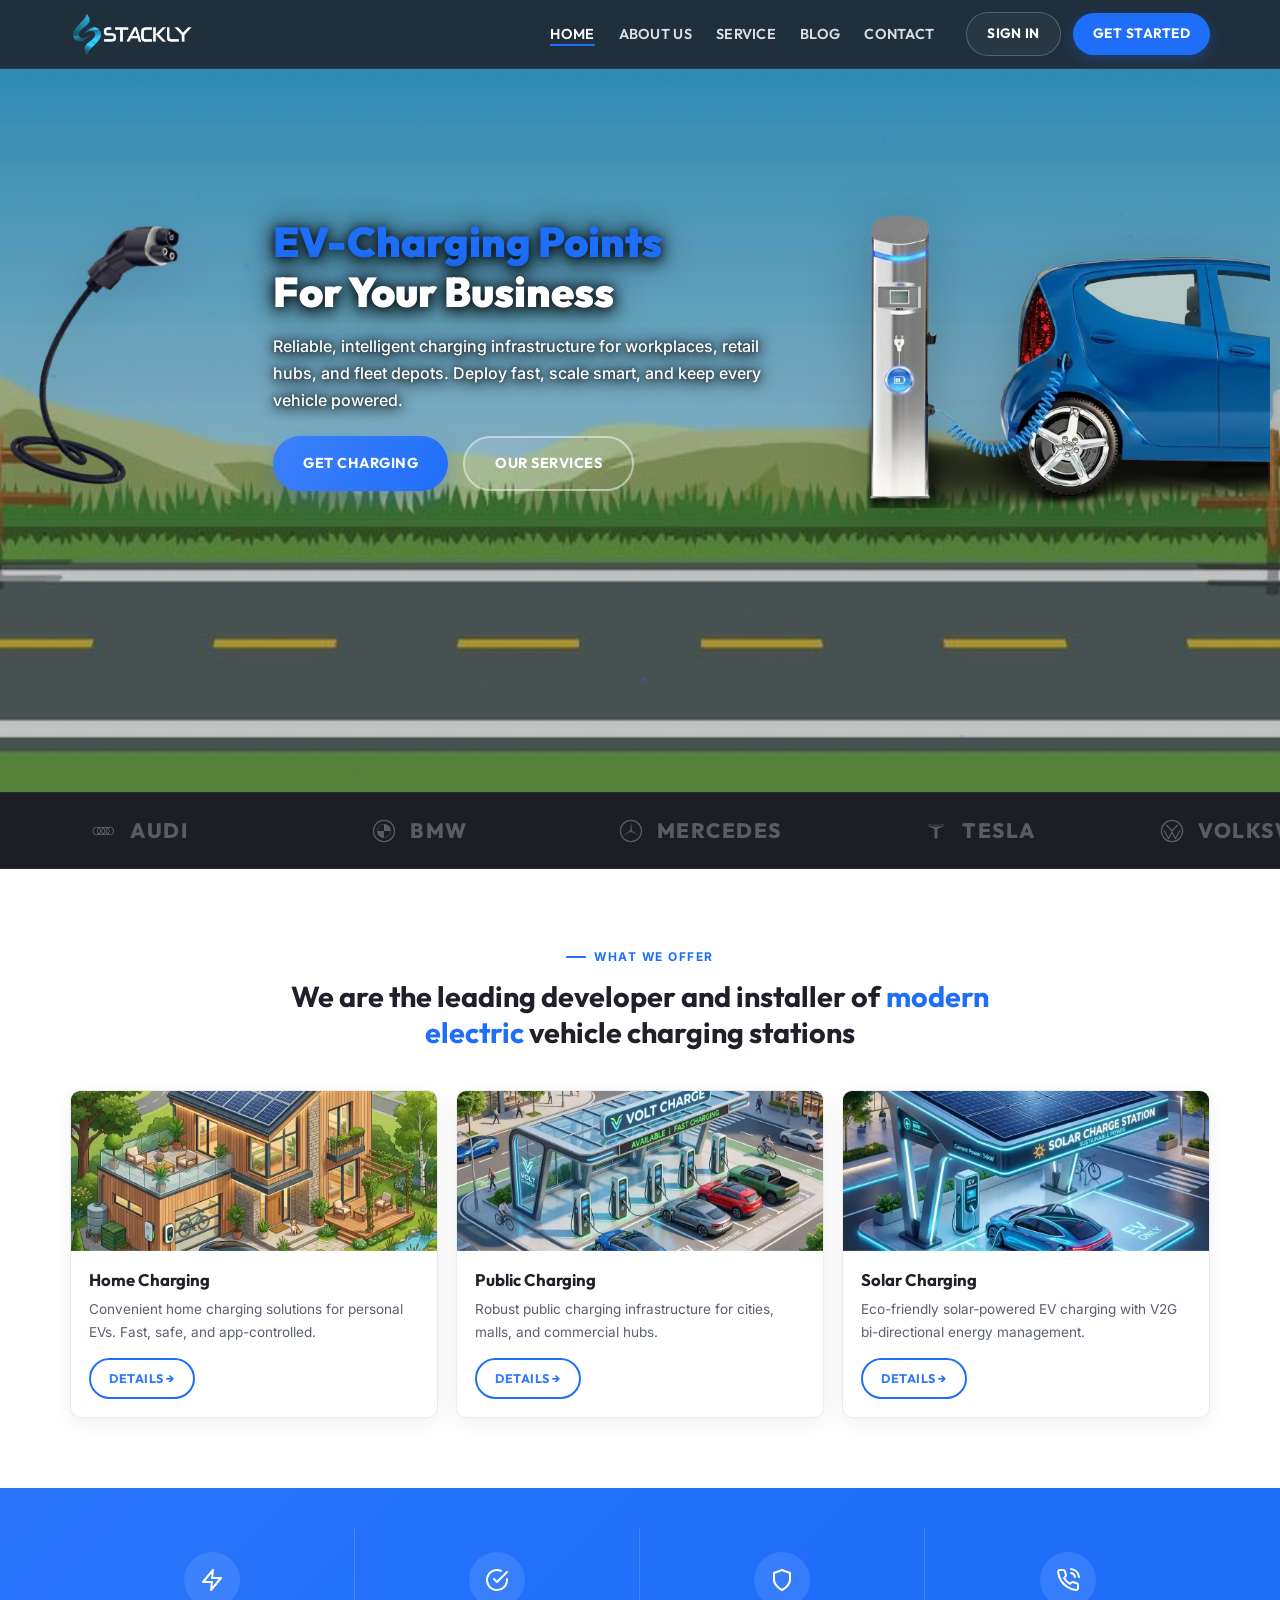
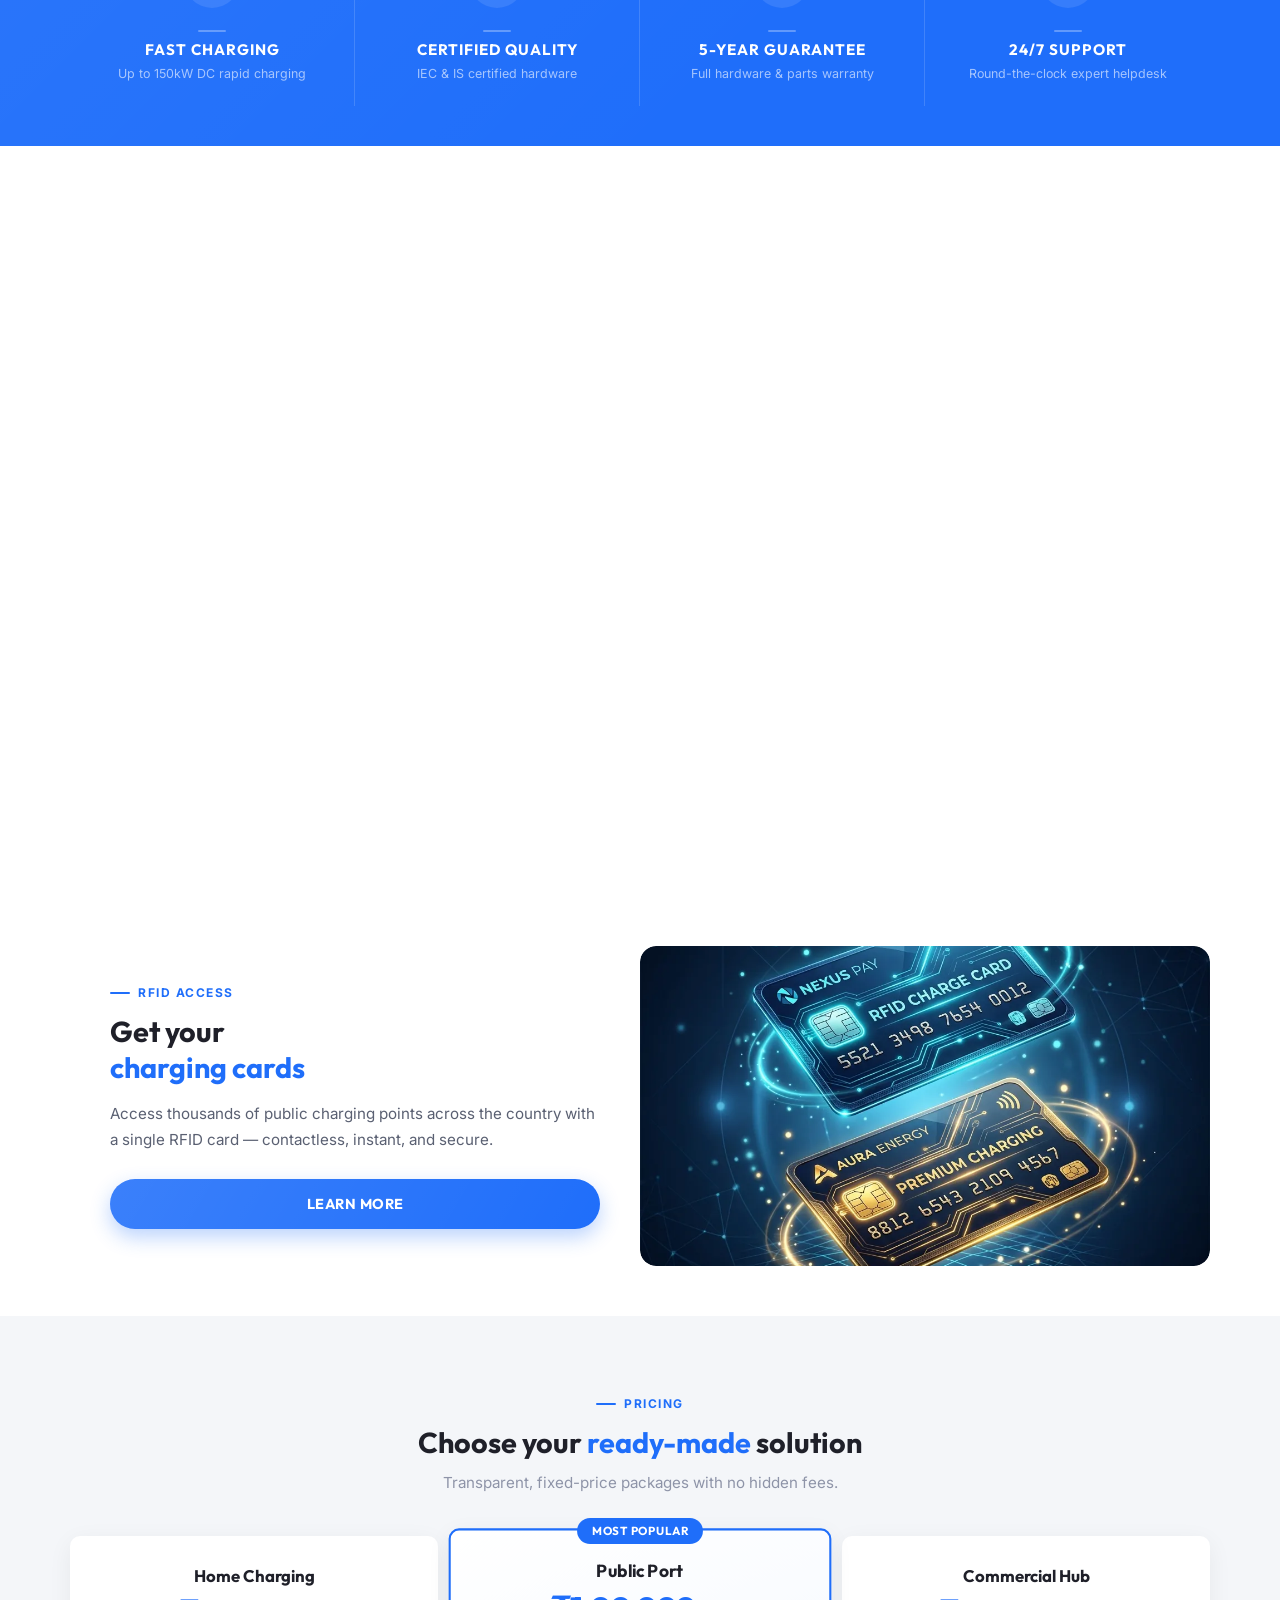
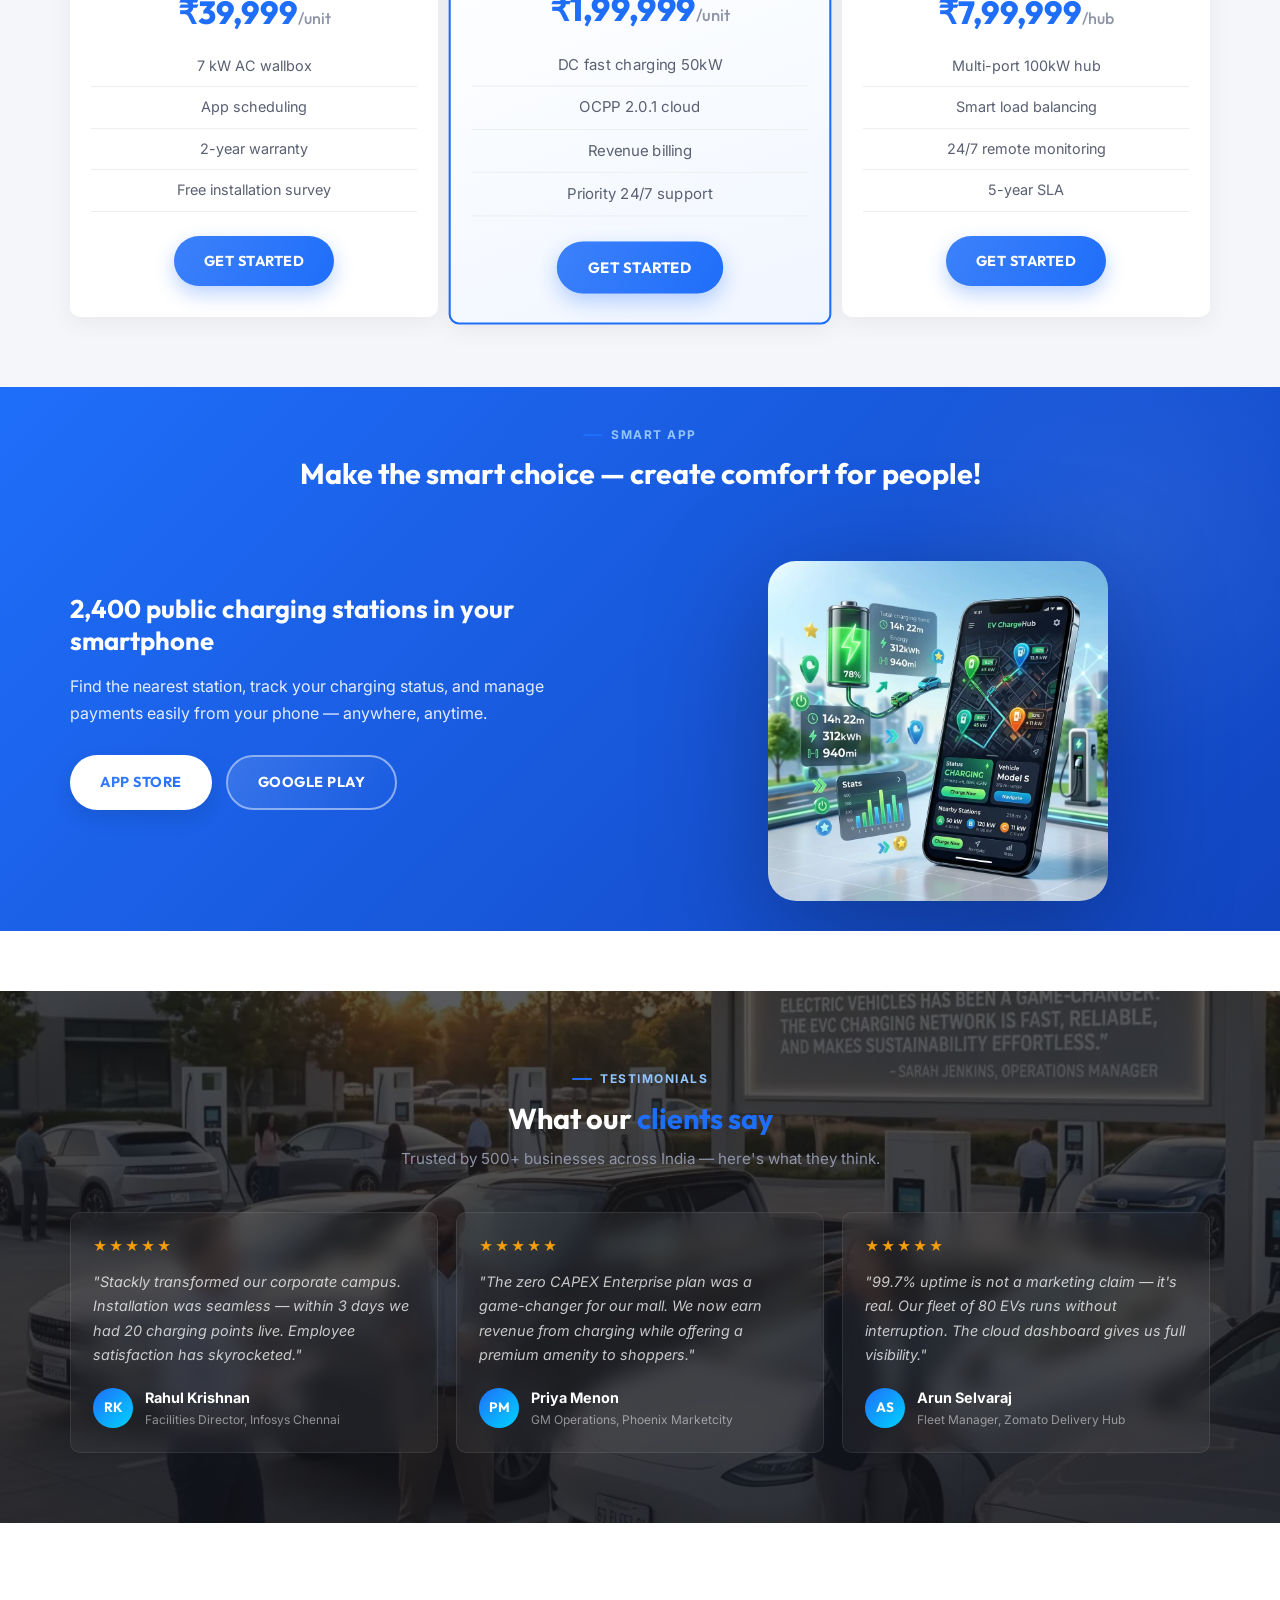
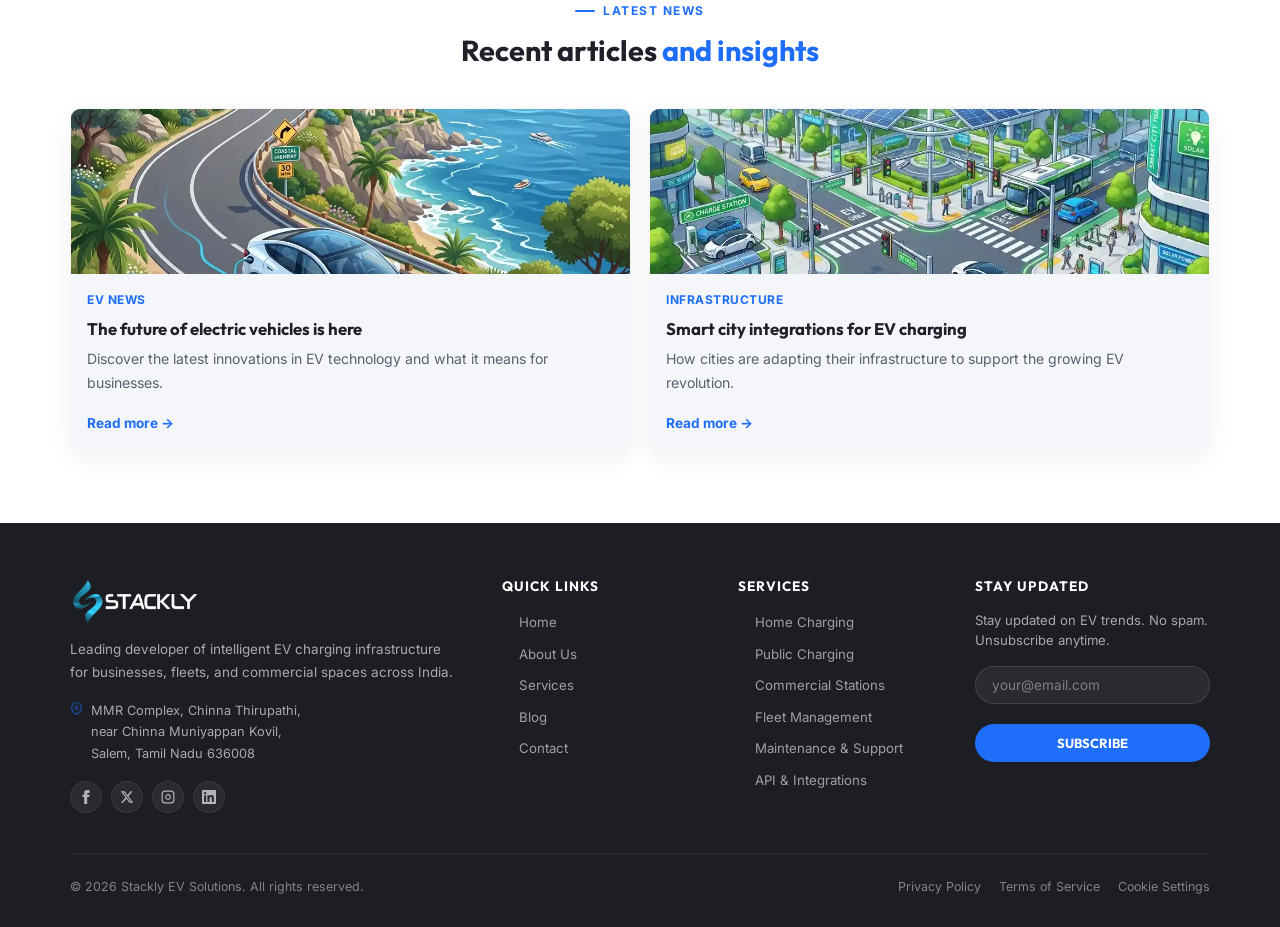
==== commit ccc85df9: "Add files via upload" ====
--- a/index.html
+++ b/index.html
@@ -9,11 +9,36 @@
   <link rel="preconnect" href="https://fonts.googleapis.com" />
   <link rel="preconnect" href="https://fonts.gstatic.com" crossorigin />
   <link href="https://fonts.googleapis.com/css2?family=Outfit:wght@300;400;500;600;700;800;900&family=Inter:wght@400;500;600&display=swap" rel="stylesheet" />
-  <link rel="stylesheet" href="style.css" />
+  <link rel="stylesheet" href="style.css?v=1.8" />
 </head>
 <body>
 
-  <!-- NAVBAR -->
+  
+  <div id="preloader">
+    <div class="preloader-content">
+      <div class="battery-loader">
+        <div class="battery-fill" id="preloaderFill"></div>
+        <div class="bolt-icon"><i class="fa-solid fa-bolt"></i></div>
+        <div class="loader-logo-text" id="preloaderLogo">Stackly</div>
+      </div>
+      <div class="charge-percentage" id="preloaderPercent">0%</div>
+      <div class="charge-status">Connecting Charger...</div>
+    </div>
+  </div>
+  <script>
+    
+    setTimeout(function() {
+      var preloader = document.getElementById('preloader');
+      if (preloader && !preloader.classList.contains('fade-out')) {
+        preloader.classList.add('fade-out');
+        setTimeout(function() {
+          preloader.style.display = 'none';
+        }, 400);
+      }
+    }, 2500);
+  </script>
+
+  
   <header class="navbar" id="navbar">
     <div class="container navbar__inner">
       <a href="index.html" class="navbar__logo">
@@ -25,16 +50,18 @@
         <li><a href="service.html">Service</a></li>
         <li><a href="blog.html">Blog</a></li>
         <li><a href="contact.html">Contact</a></li>
-        <li><a href="signin.html">Sign In</a></li>
-        <li><a href="signup.html" class="btn navbar__btn">Get Started</a></li>
       </ul>
+      <div class="navbar__actions">
+        <a href="signin.html" class="navbar__signin-btn">Sign In</a>
+        <a href="signup.html" class="btn navbar__btn">Get Started</a>
+      </div>
       <button class="navbar__burger" id="burgerBtn" aria-label="Toggle navigation" aria-expanded="false">
         <span></span><span></span><span></span>
       </button>
     </div>
   </header>
 
-  <!-- MOBILE MENU -->
+  
   <div class="mobile-menu" id="mobileMenu" role="dialog" aria-modal="true" aria-label="Navigation menu">
     <div class="mobile-menu__glow" aria-hidden="true"></div>
     <nav class="mobile-menu__links" aria-label="Mobile navigation">
@@ -43,14 +70,16 @@
       <a href="service.html" onclick="closeMobile()">Service</a>
       <a href="blog.html" onclick="closeMobile()">Blog</a>
       <a href="contact.html" onclick="closeMobile()">Contact</a>
-      <a href="signin.html" onclick="closeMobile()">Sign In</a>
-      <a href="signup.html" onclick="closeMobile()">Get Started</a>
     </nav>
+    <div class="mobile-menu__actions">
+      <a href="signin.html" onclick="closeMobile()" class="navbar__signin-btn">Sign In</a>
+      <a href="signup.html" onclick="closeMobile()" class="btn navbar__btn">Get Started</a>
+    </div>
   </div>
 
   <main id="main-content">
 
-    <!-- HERO (UNTOUCHED) -->
+    
     <section class="hero" data-section="hero">
       <div class="container">
         <div class="hero__grid-3col">
@@ -76,11 +105,80 @@
       </div>
     </section>
 
-    <!-- SERVICES -->
-    <section class="services bg-dark" data-animate="fade">
-      <div class="container">
-        <div class="sec-title light" data-animate="fade">
-          <span class="section-label" style="color:#93c5fd;">What We Offer</span>
+    
+    <div class="brands-slider-container">
+      <div class="brands-slider-track">
+        
+        <div class="brands-slide">
+          <svg width="45" height="24" viewBox="0 0 100 40" fill="none" stroke="currentColor" stroke-width="4"><circle cx="20" cy="20" r="16" /><circle cx="38" cy="20" r="16" /><circle cx="56" cy="20" r="16" /><circle cx="74" cy="20" r="16" /></svg>
+          <span>Audi</span>
+        </div>
+        
+        <div class="brands-slide">
+          <svg width="24" height="24" viewBox="0 0 100 100" fill="currentColor"><circle cx="50" cy="50" r="44" fill="none" stroke="currentColor" stroke-width="5"/><circle cx="50" cy="50" r="28" fill="none" stroke="currentColor" stroke-width="2"/><path d="M50,50 L50,22 A28,28 0 0,1 78,50 Z" /><path d="M50,50 L50,78 A28,28 0 0,1 22,50 Z" /></svg>
+          <span>BMW</span>
+        </div>
+        
+        <div class="brands-slide">
+          <svg width="24" height="24" viewBox="0 0 100 100" fill="currentColor"><circle cx="50" cy="50" r="44" fill="none" stroke="currentColor" stroke-width="5"/><polygon points="50,50 50,8 54,48" /><polygon points="50,50 50,8 46,48" opacity="0.6" /><polygon points="50,50 86,71 49,53" /><polygon points="50,50 86,71 53,47" opacity="0.6" /><polygon points="50,50 14,71 47,47" /><polygon points="50,50 14,71 51,53" opacity="0.6" /></svg>
+          <span>Mercedes</span>
+        </div>
+        
+        <div class="brands-slide">
+          <svg width="24" height="24" viewBox="0 0 100 100" fill="currentColor"><path d="M10,22 C40,30, 60,30, 90,22 C60,25, 40,25, 10,22 Z" /><path d="M15,27 C40,34, 60,34, 85,27 C75,35, 58,38, 56,44 L56,78 C56,81, 54,83, 50,83 C46,83, 44,81, 44,78 L44,44 C42,38, 25,35, 15,27 Z" /></svg>
+          <span>Tesla</span>
+        </div>
+        
+        <div class="brands-slide">
+          <svg width="24" height="24" viewBox="0 0 100 100" fill="none" stroke="currentColor" stroke-width="5" stroke-linecap="round" stroke-linejoin="round"><circle cx="50" cy="50" r="44" /><polyline points="28,26 50,50 72,26" /><polyline points="18,50 36,82 50,54 64,82 82,50" /></svg>
+          <span>Volkswagen</span>
+        </div>
+        
+        <div class="brands-slide">
+          <svg width="24" height="24" viewBox="0 0 100 100" fill="none" stroke="currentColor" stroke-width="5" stroke-linecap="round"><circle cx="50" cy="50" r="44" /><path d="M50,75 L50,45 C50,30, 18,30, 22,55" /><path d="M50,45 C50,30, 82,30, 78,55" /></svg>
+          <span>Tata</span>
+        </div>
+        
+        
+        
+        
+        <div class="brands-slide">
+          <svg width="45" height="24" viewBox="0 0 100 40" fill="none" stroke="currentColor" stroke-width="4"><circle cx="20" cy="20" r="16" /><circle cx="38" cy="20" r="16" /><circle cx="56" cy="20" r="16" /><circle cx="74" cy="20" r="16" /></svg>
+          <span>Audi</span>
+        </div>
+        
+        <div class="brands-slide">
+          <svg width="24" height="24" viewBox="0 0 100 100" fill="currentColor"><circle cx="50" cy="50" r="44" fill="none" stroke="currentColor" stroke-width="5"/><circle cx="50" cy="50" r="28" fill="none" stroke="currentColor" stroke-width="2"/><path d="M50,50 L50,22 A28,28 0 0,1 78,50 Z" /><path d="M50,50 L50,78 A28,28 0 0,1 22,50 Z" /></svg>
+          <span>BMW</span>
+        </div>
+        
+        <div class="brands-slide">
+          <svg width="24" height="24" viewBox="0 0 100 100" fill="currentColor"><circle cx="50" cy="50" r="44" fill="none" stroke="currentColor" stroke-width="5"/><polygon points="50,50 50,8 54,48" /><polygon points="50,50 50,8 46,48" opacity="0.6" /><polygon points="50,50 86,71 49,53" /><polygon points="50,50 86,71 53,47" opacity="0.6" /><polygon points="50,50 14,71 47,47" /><polygon points="50,50 14,71 51,53" opacity="0.6" /></svg>
+          <span>Mercedes</span>
+        </div>
+        
+        <div class="brands-slide">
+          <svg width="24" height="24" viewBox="0 0 100 100" fill="currentColor"><path d="M10,22 C40,30, 60,30, 90,22 C60,25, 40,25, 10,22 Z" /><path d="M15,27 C40,34, 60,34, 85,27 C75,35, 58,38, 56,44 L56,78 C56,81, 54,83, 50,83 C46,83, 44,81, 44,78 L44,44 C42,38, 25,35, 15,27 Z" /></svg>
+          <span>Tesla</span>
+        </div>
+        
+        <div class="brands-slide">
+          <svg width="24" height="24" viewBox="0 0 100 100" fill="none" stroke="currentColor" stroke-width="5" stroke-linecap="round" stroke-linejoin="round"><circle cx="50" cy="50" r="44" /><polyline points="28,26 50,50 72,26" /><polyline points="18,50 36,82 50,54 64,82 82,50" /></svg>
+          <span>Volkswagen</span>
+        </div>
+        
+        <div class="brands-slide">
+          <svg width="24" height="24" viewBox="0 0 100 100" fill="none" stroke="currentColor" stroke-width="5" stroke-linecap="round"><circle cx="50" cy="50" r="44" /><path d="M50,75 L50,45 C50,30, 18,30, 22,55" /><path d="M50,45 C50,30, 82,30, 78,55" /></svg>
+          <span>Tata</span>
+        </div>
+      </div>
+    </div>
+
+    
+    <section class="services" data-animate="fade">
+      <div class="container">
+        <div class="sec-title" data-animate="fade">
+          <span class="section-label">What We Offer</span>
           <h2>We are the leading developer and installer of <em>modern electric</em> vehicle charging stations</h2>
         </div>
         <div class="services-grid" data-stagger>
@@ -112,7 +210,7 @@
       </div>
     </section>
 
-    <!-- STATS ICONS -->
+    
     <section class="stats-icons bg-green" data-animate="fade">
       <div class="container">
         <div class="stats-icons__grid" data-stagger>
@@ -144,7 +242,7 @@
       </div>
     </section>
 
-    <!-- FEATURES / ADVANTAGES -->
+    
     <section class="features" data-animate="fade">
       <div class="container">
         <div class="sec-title" data-animate="fade">
@@ -206,17 +304,8 @@
       </div>
     </section>
 
-    <!-- BRANDS -->
-    <section class="brands" data-animate="fade">
-      <div class="container">
-        <h3>Compatible with leading vehicle brands</h3>
-        <div class="brands-grid" data-stagger>
-          <h2>Audi</h2><h2>BMW</h2><h2>Mercedes</h2><h2>Tesla</h2><h2>Volkswagen</h2><h2>Tata</h2>
-        </div>
-      </div>
-    </section>
-
-    <!-- DARK STATS -->
+
+    
     <section class="dark-stats" data-animate="fade">
       <div class="container">
         <div class="dark-stats-grid" data-stagger>
@@ -234,9 +323,9 @@
       </div>
     </section>
 
-    <!-- CHARGING CARDS (SPLIT) -->
+    
     <section class="split-cards" data-animate="fade">
-      <div class="container" style="padding:0;">
+      <div class="container">
         <div class="split-grid">
           <div class="split-left" data-animate="left">
             <span class="section-label">RFID Access</span>
@@ -251,7 +340,7 @@
       </div>
     </section>
 
-    <!-- PRICING -->
+    
     <section class="pricing" data-animate="fade">
       <div class="container">
         <div class="sec-title" data-animate="fade">
@@ -297,7 +386,7 @@
       </div>
     </section>
 
-    <!-- APP SECTION -->
+    
     <section class="app-section bg-green" data-animate="fade">
       <div class="container">
         <div class="sec-title light" data-animate="fade">
@@ -309,8 +398,8 @@
             <h2>2,400 public charging stations in your smartphone</h2>
             <p>Find the nearest station, track your charging status, and manage payments easily from your phone — anywhere, anytime.</p>
             <div class="app-buttons">
-              <a href="contact.html" class="btn btn-light">App Store</a>
-              <a href="contact.html" class="btn btn-outline-white">Google Play</a>
+              <a href="404.html" class="btn btn-light">App Store</a>
+              <a href="404.html" class="btn btn-outline-white">Google Play</a>
             </div>
           </div>
           <div class="app-image-wrapper" data-animate="right">
@@ -320,7 +409,7 @@
       </div>
     </section>
 
-    <!-- TESTIMONIALS (NEW) -->
+    
     <section class="testimonials" data-animate="fade">
       <div class="container">
         <div class="sec-title light" data-animate="fade">
@@ -366,7 +455,7 @@
       </div>
     </section>
 
-    <!-- BLOG -->
+    
     <section class="blog" data-animate="fade">
       <div class="container">
         <div class="sec-title" data-animate="fade">
@@ -398,7 +487,7 @@
 
   </main>
 
-  <!-- UNIFIED FOOTER -->
+  
   <footer class="footer">
     <div class="footer__main">
       <div class="container">
--- a/style.css
+++ b/style.css
@@ -21,9 +21,6 @@
   --transition: all 0.35s cubic-bezier(0.25,0.8,0.25,1);
 }
 
-/* =========================================
-   ANIMATIONS
-   ========================================= */
 @keyframes float {
   0%,100% { transform: translateX(-40px) translateY(0) rotate(15deg); }
   50% { transform: translateX(-40px) translateY(-14px) rotate(10deg); }
@@ -85,19 +82,49 @@
   100% { transform: translateY(-120px) translateX(30px) scale(0); opacity: 0; }
 }
 
-/* =========================================
-   BASE
-   ========================================= */
+
+.loader-logo {
+  width: 120px; 
+  height: auto;
+  animation: scaleIn 0.8s ease-out forwards;
+}
+
+.loader-spinner {
+  width: 50px;
+  height: 50px;
+  border: 5px solid rgba(255, 255, 255, 0.2);
+  border-top-color: var(--c-primary);
+  border-radius: 50%;
+  animation: spinSlow 1s linear infinite;
+}
+
+.loader-text {
+  font-family: var(--f-heading);
+  font-size: 1.2rem;
+  color: var(--c-white);
+  opacity: 0.8;
+  animation: fadeUp 0.8s ease-out forwards;
+  animation-delay: 0.2s;
+}
+
 *, *::before, *::after { box-sizing: border-box; margin: 0; padding: 0; }
 
-html { scroll-behavior: smooth; }
+html {
+  scroll-behavior: smooth;
+  overflow-x: clip;
+  width: 100%;
+  max-width: 100%;
+}
 
 body {
   font-family: var(--f-body);
   color: var(--c-text);
   line-height: 1.7;
   background: var(--c-white);
-  overflow-x: hidden;
+  overflow-x: clip;
+  width: 100%;
+  max-width: 100%;
+  position: relative;
 }
 
 h1,h2,h3,h4,h5,h6 {
@@ -117,11 +144,15 @@
   max-width: 1180px;
   margin: 0 auto;
   padding: 0 20px;
-}
-
-/* =========================================
-   SCROLL ANIMATION DATA ATTRIBUTES
-   ========================================= */
+  min-width: 0;
+}
+
+main, section, header, footer {
+  max-width: 100%;
+  overflow-x: clip;
+}
+
+
 [data-animate] {
   opacity: 0;
   transform: translateY(32px);
@@ -150,9 +181,6 @@
   [data-animate], [data-stagger] > * { opacity: 1 !important; transform: none !important; transition: none !important; }
 }
 
-/* =========================================
-   BUTTONS
-   ========================================= */
 .btn {
   display: inline-flex;
   align-items: center;
@@ -224,9 +252,6 @@
 .btn-sm { padding: 9px 22px; font-size: 0.8rem; }
 .btn-gap { gap: 8px; }
 
-/* =========================================
-   SECTION LABEL
-   ========================================= */
 .section-label {
   display: inline-flex;
   align-items: center;
@@ -251,37 +276,54 @@
 .sec-title.light h2 { color: var(--c-white); }
 .sec-title p { font-size: 0.95rem; color: var(--c-text-light); max-width: 560px; margin: 0 auto; }
 
-/* =========================================
-   NAVBAR
-   ========================================= */
 .navbar {
-  background: rgba(19,20,26,0.92);
+  background: rgba(31,32,41,0.85);
   backdrop-filter: blur(14px);
   -webkit-backdrop-filter: blur(14px);
-  padding: 14px 0;
+  padding: 12px 0;
   position: fixed;
   top: 0;
+  left: 0;
+  right: 0;
   width: 100%;
-  z-index: 100;
+  max-width: 100%;
+  z-index: 1010;
   border-bottom: 1px solid rgba(255,255,255,0.07);
   transition: background 0.3s ease, box-shadow 0.3s ease;
 }
 .navbar.scrolled {
-  background: rgba(19,20,26,0.98);
-  box-shadow: 0 4px 30px rgba(0,0,0,0.3);
-}
-.navbar__inner {
+  background: rgba(31,32,41,0.95);
+  box-shadow: 0 4px 30px rgba(0,0,0,0.25);
+}
+.navbar .container.navbar__inner {
   display: flex;
-  justify-content: space-between;
-  align-items: center;
-}
-.navbar__logo { display: flex; align-items: center; }
-.navbar__logo img { height: 48px; width: auto; }
+  align-items: center;
+  justify-content: flex-start;
+  gap: 12px;
+  width: 100%;
+  max-width: 1180px;
+  min-width: 0;
+}
+.navbar__logo {
+  display: flex;
+  align-items: center;
+  flex: 0 0 auto;
+  min-width: 0;
+}
+.navbar__logo img {
+  height: 44px;
+  width: auto;
+  max-width: 160px;
+  object-fit: contain;
+}
 .navbar__nav {
   list-style: none;
   display: flex;
-  gap: 30px;
-  align-items: center;
+  gap: 24px;
+  align-items: center;
+  margin-left: auto;
+  margin-right: 20px;
+  flex-shrink: 0;
 }
 .navbar__nav a {
   font-family: var(--f-heading);
@@ -308,6 +350,40 @@
 .navbar__nav a.active,
 .navbar__nav a:hover { color: var(--c-white); }
 
+.navbar__actions {
+  display: flex;
+  align-items: center;
+  gap: 12px;
+  flex-shrink: 0;
+}
+
+.navbar__signin-btn {
+  font-family: var(--f-heading);
+  font-weight: 700;
+  font-size: 0.85rem;
+  color: var(--c-white) !important;
+  text-transform: uppercase;
+  letter-spacing: 0.3px;
+  padding: 9px 20px;
+  border-radius: var(--radius-btn);
+  border: 1.5px solid rgba(255, 255, 255, 0.22);
+  background: rgba(255, 255, 255, 0.04);
+  transition: var(--transition);
+  text-decoration: none;
+  display: inline-flex;
+  align-items: center;
+  justify-content: center;
+}
+.navbar__signin-btn:hover {
+  background: rgba(255, 255, 255, 0.12);
+  border-color: rgba(255, 255, 255, 0.4);
+  transform: translateY(-2px);
+  box-shadow: 0 4px 15px rgba(255, 255, 255, 0.08);
+}
+.navbar__signin-btn::after {
+  display: none !important;
+}
+
 .navbar__btn {
   padding: 9px 20px !important;
   font-size: 0.85rem !important;
@@ -329,40 +405,61 @@
 
 .navbar__burger {
   display: none;
-  flex-direction: column;
-  justify-content: space-between;
-  width: 24px;
-  height: 18px;
-  background: transparent;
-  border: none;
+  width: 44px;
+  height: 44px;
+  background: rgba(255,255,255,0.18);
+  border: 1.5px solid rgba(255,255,255,0.45);
+  border-radius: 10px;
   cursor: pointer;
   padding: 0;
-  z-index: 110;
+  z-index: 1015;
+  flex: 0 0 44px;
+  flex-shrink: 0;
+  flex-direction: column;
+  align-items: center;
+  justify-content: center;
+  gap: 5px;
+  transition: var(--transition);
+  margin-left: auto;
+  position: relative;
+  -webkit-tap-highlight-color: transparent;
+  box-shadow: 0 2px 8px rgba(0,0,0,0.25);
+}
+.navbar__burger:hover {
+  background: rgba(255,255,255,0.22);
+  border-color: rgba(255,255,255,0.45);
 }
 .navbar__burger span {
-  width: 100%;
-  height: 2px;
-  background: var(--c-white);
-  border-radius: 2px;
-  transition: all 0.3s ease;
-}
-.navbar__burger.open span:nth-child(1) { transform: translateY(8px) rotate(45deg); }
-.navbar__burger.open span:nth-child(2) { opacity: 0; transform: scaleX(0); }
-.navbar__burger.open span:nth-child(3) { transform: translateY(-8px) rotate(-45deg); }
-
-/* Mobile Menu */
+  display: block;
+  width: 22px;
+  height: 2.5px;
+  background: #ffffff;
+  border-radius: 3px;
+  transition: transform 0.3s ease, opacity 0.3s ease;
+  flex-shrink: 0;
+  pointer-events: none;
+}
+
+.navbar__burger.open span:nth-child(1) { transform: translateY(7.5px) rotate(45deg); }
+.navbar__burger.open span:nth-child(2) { opacity: 0; }
+.navbar__burger.open span:nth-child(3) { transform: translateY(-7.5px) rotate(-45deg); }
+
+
 .mobile-menu {
   position: fixed;
   inset: 0;
-  background: var(--c-darker);
+  background: rgba(13,14,18,0.98);
   display: flex;
   flex-direction: column;
-  justify-content: center;
-  align-items: center;
-  z-index: 105;
+  justify-content: flex-start;
+  align-items: center;
+  z-index: 1005;
   opacity: 0;
   visibility: hidden;
-  transition: all 0.35s ease;
+  transition: opacity 0.35s ease, visibility 0.35s ease;
+  padding: 100px 24px 60px;
+  overflow-y: auto;
+  -webkit-overflow-scrolling: touch;
 }
 .mobile-menu.open { opacity: 1; visibility: visible; }
 .mobile-menu__glow {
@@ -377,7 +474,7 @@
 .mobile-menu__links {
   display: flex;
   flex-direction: column;
-  gap: 28px;
+  gap: 24px;
   text-align: center;
   z-index: 2;
 }
@@ -388,14 +485,68 @@
   color: rgba(255,255,255,0.85);
   text-transform: uppercase;
   letter-spacing: 1px;
-  transition: var(--transition);
-}
+  position: relative;
+  transition: var(--transition);
+  padding: 4px 0;
+  display: inline-block;
+  align-self: center;
+}
+.mobile-menu__links a::after {
+  content: '';
+  position: absolute;
+  bottom: -3px;
+  left: 0;
+  width: 0;
+  height: 2px;
+  background: var(--c-primary);
+  transition: width 0.3s ease;
+  border-radius: 2px;
+}
+.mobile-menu__links a:hover::after,
+.mobile-menu__links a.active::after { width: 100%; }
 .mobile-menu__links a:hover,
-.mobile-menu__links a.active { color: var(--c-primary); }
-
-/* =========================================
-   HOME HERO (UNTOUCHED)
-   ========================================= */
+.mobile-menu__links a.active { color: var(--c-white); }
+
+.mobile-menu__actions {
+  display: flex;
+  flex-direction: column;
+  gap: 14px;
+  width: 100%;
+  max-width: 280px;
+  margin-top: 36px;
+  z-index: 2;
+}
+.mobile-menu__actions .navbar__signin-btn,
+.mobile-menu__actions .navbar__btn {
+  width: 100%;
+  text-align: center;
+  justify-content: center;
+  font-size: 0.9rem !important;
+  padding: 12px 24px !important;
+  display: inline-flex !important;
+  box-sizing: border-box;
+}
+
+body.mobile-menu-open .navbar {
+  background: transparent !important;
+  box-shadow: none !important;
+  border-bottom-color: rgba(255, 255, 255, 0.05) !important;
+}
+
+
+.contact-frm__input.invalid {
+  border-color: #ef4444 !important;
+  box-shadow: 0 0 0 3px rgba(239, 68, 68, 0.1) !important;
+  background: #fef2f2;
+}
+.contact-frm__error {
+  color: #ef4444;
+  font-size: 0.75rem;
+  font-weight: 600;
+  margin-top: 5px;
+  display: block;
+}
+
 .hero {
   padding: 200px 0 120px;
   min-height: 88vh;
@@ -454,9 +605,6 @@
   animation: float 4.5s ease-in-out infinite;
 }
 
-/* =========================================
-   SUB-PAGE HERO SECTIONS (with BG images)
-   ========================================= */
 .page-hero,
 .svc-hero,
 .blog-hero,
@@ -480,7 +628,7 @@
   content: '';
   position: absolute;
   inset: 0;
-  background: linear-gradient(160deg, rgba(19,20,26,0.78) 0%, rgba(31,110,250,0.22) 100%);
+  background: linear-gradient(180deg, rgba(10, 11, 15, 0.85) 0%, rgba(13, 20, 35, 0.75) 100%);
   z-index: 1;
 }
 .page-hero .container,
@@ -506,6 +654,7 @@
   margin-bottom: 14px;
   color: var(--c-white);
   line-height: 1.2;
+  text-shadow: 0 4px 16px rgba(0,0,0,0.9), 0 0 30px rgba(0,0,0,0.7), 0 0 8px rgba(0,0,0,0.5);
 }
 .page-hero__sub,
 .svc-hero__sub,
@@ -514,18 +663,19 @@
   font-size: 1.05rem;
   max-width: 580px;
   margin: 0 auto 10px;
-  color: rgba(255,255,255,0.85);
+  color: rgba(255, 255, 255, 0.95);
   line-height: 1.7;
+  text-shadow: 0 2px 12px rgba(0,0,0,0.95), 0 0 18px rgba(0,0,0,0.7), 0 0 5px rgba(0,0,0,0.6);
 }
 .page-hero__inner { max-width: 750px; margin: 0 auto; }
 
-/* Hero badge */
+
 .svc-hero__badge {
   display: inline-flex;
   align-items: center;
   gap: 7px;
-  background: rgba(31,110,250,0.18);
-  border: 1px solid rgba(31,110,250,0.35);
+  background: rgba(31, 110, 250, 0.25);
+  border: 1px solid rgba(31, 110, 250, 0.45);
   color: #93c5fd;
   padding: 7px 16px;
   border-radius: 30px;
@@ -535,6 +685,7 @@
   letter-spacing: 1px;
   margin-bottom: 16px;
   backdrop-filter: blur(8px);
+  text-shadow: 0 1px 3px rgba(0, 0, 0, 0.8);
 }
 .svc-hero__badge-dot {
   width: 7px;
@@ -552,25 +703,24 @@
   flex-wrap: wrap;
 }
 
-/* Breadcrumb */
+
 .breadcrumb {
   display: flex;
   align-items: center;
   justify-content: center;
   gap: 8px;
   font-size: 0.85rem;
-  color: rgba(255,255,255,0.6);
+  color: rgba(255,255,255,0.75);
   margin-bottom: 16px;
-}
-.breadcrumb a { color: rgba(255,255,255,0.85); font-weight: 600; }
+  text-shadow: 0 1px 4px rgba(0,0,0,0.8);
+}
+.breadcrumb a { color: rgba(255,255,255,0.95); font-weight: 600; text-shadow: 0 1px 4px rgba(0,0,0,0.8); }
 .breadcrumb a:hover { color: var(--c-primary); }
-.breadcrumb__sep { opacity: 0.5; }
-
-/* =========================================
-   SERVICES SECTION (HOME)
-   ========================================= */
+.breadcrumb__sep { opacity: 0.6; text-shadow: 0 1px 4px rgba(0,0,0,0.8); }
+
+
 .services {
-  background: var(--c-dark);
+  background: var(--c-white);
   padding: var(--section-pad);
 }
 .services-grid {
@@ -580,38 +730,42 @@
   margin-top: 36px;
 }
 .service-card {
-  background: rgba(255,255,255,0.04);
-  border: 1px solid rgba(255,255,255,0.07);
+  background: var(--c-white);
+  border: 1px solid rgba(0,0,0,0.08);
   border-radius: var(--radius-card);
   overflow: hidden;
-  transition: var(--transition);
-  backdrop-filter: blur(8px);
+  transition: transform 0.4s cubic-bezier(0.25, 0.8, 0.25, 1), 
+              box-shadow 0.4s cubic-bezier(0.25, 0.8, 0.25, 1), 
+              border-color 0.4s cubic-bezier(0.25, 0.8, 0.25, 1);
+  box-shadow: var(--shadow-card);
+  will-change: transform, box-shadow;
 }
 .service-card:hover {
   transform: translateY(-8px);
-  border-color: rgba(31,110,250,0.3);
-  box-shadow: 0 20px 50px rgba(0,0,0,0.3), 0 0 0 1px rgba(31,110,250,0.15);
+  border-color: rgba(31,110,250,0.2);
+  box-shadow: var(--shadow-card-hover);
 }
 .service-card__img {
   width: 100%;
   height: 160px;
   object-fit: cover;
-  transition: transform 0.5s ease;
+  transition: transform 0.4s cubic-bezier(0.25, 0.8, 0.25, 1);
+  will-change: transform;
 }
 .service-card:hover .service-card__img { transform: scale(1.07); }
 .service-card__content { padding: 18px; }
-.service-card__content h3 { font-size: 1.05rem; margin-bottom: 8px; color: var(--c-white); }
-.service-card__content p  { font-size: 0.85rem; color: rgba(255,255,255,0.6); margin-bottom: 14px; }
+.service-card__content h3 { font-size: 1.05rem; margin-bottom: 8px; color: var(--c-dark); }
+.service-card__content p  { font-size: 0.85rem; color: var(--c-text); margin-bottom: 14px; }
 .service-card .btn-outline {
   color: var(--c-primary);
   border-color: var(--c-primary);
   font-size: 0.8rem;
   padding: 8px 18px;
 }
-
-/* =========================================
-   STATS ICONS BAR
-   ========================================= */
+.service-card .btn-outline:hover {
+  color: var(--c-white) !important;
+}
+
 .stats-icons {
   background: var(--c-primary);
   padding: var(--section-pad-sm);
@@ -672,9 +826,6 @@
   border-radius: 2px;
 }
 
-/* =========================================
-   FEATURES (ADVANTAGES) SECTION
-   ========================================= */
 .features {
   padding: var(--section-pad);
   background: var(--c-light);
@@ -707,42 +858,82 @@
 }
 .feature-item h4 { font-size: 1rem; margin-bottom: 5px; }
 .feature-item p  { font-size: 0.85rem; }
-.features-center { display: flex; gap: 14px; justify-content: center; }
+.features-center {
+  display: flex;
+  gap: 14px;
+  justify-content: center;
+  max-width: 100%;
+  overflow: hidden;
+}
 .features-center img {
   height: 240px;
+  width: auto;
+  max-width: calc(50% - 7px);
+  object-fit: contain;
   filter: drop-shadow(0 16px 32px rgba(0,0,0,0.12));
   transition: transform 0.4s ease;
 }
 .features-center img:hover { transform: scale(1.04) rotate(-2deg); }
 
-/* =========================================
-   BRANDS
-   ========================================= */
-.brands {
-  padding: var(--section-pad-sm);
-  background: var(--c-white);
-  text-align: center;
-}
-.brands h3 { font-size: 0.9rem; text-transform: uppercase; letter-spacing: 1.5px; margin-bottom: 28px; color: var(--c-text-light); }
-.brands-grid {
+.brands-slider-container {
+  overflow: hidden;
+  background: #1c1e24; 
+  padding: 20px 0;
+  border-top: 1px solid rgba(255, 255, 255, 0.05);
+  border-bottom: 1px solid rgba(255, 255, 255, 0.05);
+  width: 100%;
+  max-width: 100%;
+  position: relative;
+  z-index: 10;
+  contain: layout style;
+}
+
+.brands-slider-track {
+  display: flex;
+  width: calc(280px * 12);
+  animation: scrollSlider 25s linear infinite;
+  align-items: center;
+}
+
+.brands-slide {
+  width: 280px;
   display: flex;
   justify-content: center;
-  gap: 55px;
-  flex-wrap: wrap;
-  align-items: center;
-}
-.brands-grid h2 {
+  align-items: center;
+  gap: 14px;
+  flex-shrink: 0;
+  color: rgba(255, 255, 255, 0.28);
+  transition: color 0.35s ease, transform 0.35s ease;
+}
+
+.brands-slide svg {
+  color: inherit;
+}
+
+.brands-slide span {
   font-family: var(--f-heading);
-  font-size: 1.15rem;
-  opacity: 0.22;
-  transition: var(--transition);
+  font-size: 1.3rem;
+  font-weight: 800;
+  letter-spacing: 1.5px;
+  text-transform: uppercase;
+  user-select: none;
+}
+
+.brands-slide:hover {
+  color: var(--c-accent);
+  transform: scale(1.06);
   cursor: default;
 }
-.brands-grid h2:hover { opacity: 0.7; color: var(--c-primary); }
-
-/* =========================================
-   DARK STATS BAND
-   ========================================= */
+
+@keyframes scrollSlider {
+  0% {
+    transform: translateX(0);
+  }
+  100% {
+    transform: translateX(calc(-280px * 6));
+  }
+}
+
 .dark-stats {
   background: var(--c-darker);
   padding: var(--section-pad);
@@ -785,22 +976,22 @@
 }
 .dark-stat-item p { font-size: 0.9rem; color: rgba(255,255,255,0.55); }
 
-/* =========================================
-   SPLIT CHARGING CARDS
-   ========================================= */
-.split-cards { background: var(--c-white); }
-.split-grid { display: grid; grid-template-columns: 1fr 1fr; }
+.split-cards {
+  background: var(--c-white);
+  padding: 50px 0;
+}
+.split-grid { display: grid; grid-template-columns: 1fr 1fr; align-items: center; }
 .split-left {
-  padding: 55px 40px;
+  padding: 30px 40px;
   display: flex; flex-direction: column; justify-content: center;
 }
 .split-left h2 { font-size: 1.8rem; margin-bottom: 16px; }
 .split-left p  { margin-bottom: 26px; font-size: 0.95rem; }
-/* RFID Cards Section Image Corners */
+
 .split-right {
   position: relative;
   overflow: hidden;
-  min-height: 360px;
+  height: 320px;
   border-radius: 16px;
 }
 .split-right::before {
@@ -822,9 +1013,6 @@
 }
 .split-right img:hover { transform: scale(1.05); }
 
-/* =========================================
-   PRICING
-   ========================================= */
 .pricing {
   padding: var(--section-pad);
   background: var(--c-light);
@@ -891,15 +1079,16 @@
   font-size: 0.9rem;
 }
 
-/* =========================================
-   APP SECTION
-   ========================================= */
 .app-section {
   background: linear-gradient(135deg, var(--c-primary) 0%, #1245c0 100%);
   color: var(--c-white);
   padding: var(--section-pad) 0 0 0;
   overflow: hidden;
   position: relative;
+  margin-bottom: 60px;
+}
+.app-section .sec-title {
+  padding-top: 30px;
 }
 .app-section::before {
   content: '';
@@ -938,9 +1127,6 @@
   border-radius: 28px;
 }
 
-/* =========================================
-   TESTIMONIALS (NEW HOME SECTION)
-   ========================================= */
 .testimonials {
   padding: var(--section-pad);
   background: var(--c-darker);
@@ -988,9 +1174,6 @@
 .testimonial-card__name { font-size: 0.9rem; font-weight: 700; color: var(--c-white); }
 .testimonial-card__role { font-size: 0.75rem; color: rgba(255,255,255,0.5); }
 
-/* =========================================
-   BLOG (HOME)
-   ========================================= */
 .blog {
   padding: var(--section-pad);
   background: var(--c-white);
@@ -1039,9 +1222,6 @@
 }
 .blog-content a:hover { gap: 8px; }
 
-/* =========================================
-   BLOG PAGE – FULL GRID
-   ========================================= */
 .blog-section { padding: var(--section-pad); background: var(--c-light); }
 .blog-section__header { text-align: center; margin-bottom: 36px; }
 .blog-section__title { font-size: 1.8rem; }
@@ -1106,9 +1286,6 @@
 .blog-card__author { font-size: 0.78rem; font-weight: 600; color: var(--c-dark); }
 .blog-card__date   { font-size: 0.73rem; color: var(--c-text-light); }
 
-/* =========================================
-   NEWSLETTER
-   ========================================= */
 .newsletter {
   padding: var(--section-pad-sm);
   background: linear-gradient(135deg, var(--c-primary) 0%, #1245c0 100%);
@@ -1132,12 +1309,21 @@
   position: relative;
   z-index: 1;
 }
-.newsletter__copy { flex: 1; min-width: 260px; }
+.newsletter__copy { flex: 1; min-width: 0; }
 .newsletter__title { font-size: 1.6rem; color: white; margin-bottom: 5px; }
 .newsletter__sub { font-size: 0.9rem; color: rgba(255,255,255,0.8); }
-.newsletter__form { display: flex; gap: 10px; flex: 1.1; max-width: 440px; min-width: 260px; }
+.newsletter__form {
+  display: flex;
+  gap: 10px;
+  flex: 1.1;
+  max-width: 440px;
+  min-width: 0;
+  width: 100%;
+  flex-wrap: wrap;
+}
 .newsletter__input {
-  flex: 1;
+  flex: 1 1 140px;
+  min-width: 0;
   padding: 11px 18px;
   border-radius: 30px;
   border: none;
@@ -1164,9 +1350,6 @@
 .newsletter__btn:hover { background: #000; transform: translateY(-2px); }
 .newsletter__btn svg { width: 12px; height: 12px; }
 
-/* =========================================
-   ABOUT PAGE SECTIONS
-   ========================================= */
 .mission {
   padding: var(--section-pad);
   background: var(--c-white);
@@ -1212,7 +1395,7 @@
 .mission__body { margin-bottom: 14px; font-size: 0.95rem; }
 .mission__actions { margin-top: 24px; display: flex; gap: 14px; flex-wrap: wrap; }
 
-/* Story/Timeline */
+
 .story { padding: var(--section-pad); background: var(--c-light); text-align: center; }
 .story__header { margin-bottom: 36px; }
 .story__title { font-size: 1.8rem; }
@@ -1256,7 +1439,7 @@
 .timeline__event { font-size: 1rem; margin-bottom: 6px; color: var(--c-dark); }
 .timeline__desc  { font-size: 0.85rem; }
 
-/* Values */
+
 .values { padding: var(--section-pad); background: var(--c-white); }
 .values__header { text-align: center; margin-bottom: 36px; }
 .values__title { font-size: 1.8rem; }
@@ -1289,7 +1472,7 @@
 .value-card__title { font-size: 1rem; margin-bottom: 8px; color: var(--c-dark); }
 .value-card__text  { font-size: 0.83rem; color: var(--c-text); line-height: 1.6; }
 
-/* Team */
+
 .team { padding: var(--section-pad); background: var(--c-light); }
 .team__header { text-align: center; margin-bottom: 36px; }
 .team__title   { font-size: 1.8rem; }
@@ -1312,13 +1495,25 @@
   color: var(--c-primary);
   font-family: var(--f-heading);
   transition: var(--transition);
+  overflow: hidden;
+  position: relative;
+}
+.team-card__img {
+  width: 100%;
+  height: 100%;
+  object-fit: cover;
+  display: block;
+  transition: var(--transition);
+}
+.team-card:hover .team-card__img {
+  transform: scale(1.05);
 }
 .team-card:hover .team-card__avatar { background: linear-gradient(135deg, var(--c-primary), #1245c0); color: white; }
 .team-card__name { font-size: 1rem; font-weight: 700; color: var(--c-dark); margin-top: 14px; padding: 0 14px; text-align: center; }
 .team-card__role { font-size: 0.78rem; color: var(--c-primary); font-weight: 600; margin-bottom: 8px; padding: 0 14px; text-align: center; }
 .team-card__bio  { font-size: 0.78rem; color: var(--c-text); padding: 0 14px 16px; line-height: 1.5; text-align: center; }
 
-/* Partners */
+
 .partners {
   padding: 28px 0;
   background: var(--c-darker);
@@ -1349,7 +1544,7 @@
 .partner-pill:hover { background: rgba(31,110,250,0.15); border-color: rgba(31,110,250,0.3); color: white; }
 .partner-pill__dot { width: 5px; height: 5px; background: var(--c-primary); border-radius: 50%; }
 
-/* CTA Banner */
+
 .about-cta, .cta-banner {
   padding: var(--section-pad);
   background: linear-gradient(rgba(13,14,18,0.88), rgba(13,14,18,0.88)), url('assets/service_hero_bg.webp') center/cover fixed;
@@ -1387,9 +1582,6 @@
   flex-wrap: wrap;
 }
 
-/* =========================================
-   SERVICES PAGE
-   ========================================= */
 .stats-band {
   background: linear-gradient(135deg, var(--c-primary) 0%, #1245c0 100%);
   color: white;
@@ -1480,7 +1672,7 @@
 .svc-card__link svg { width: 12px; height: 12px; transition: transform 0.2s; }
 .svc-card__link:hover svg { transform: translateX(4px); }
 
-/* Service Image Bands */
+
 .service-img-band {
   padding: var(--section-pad);
   overflow: hidden;
@@ -1514,7 +1706,7 @@
   flex-shrink: 0;
 }
 
-/* Process */
+
 .process { padding: var(--section-pad); background: var(--c-light); }
 .process__header { text-align: center; margin-bottom: 36px; }
 .process__title  { font-size: 1.8rem; }
@@ -1541,9 +1733,6 @@
 .step-card__title { font-size: 1rem; margin-bottom: 8px; color: var(--c-dark); position: relative; z-index: 1; }
 .step-card__text  { font-size: 0.83rem; color: var(--c-text); line-height: 1.6; position: relative; z-index: 1; }
 
-/* =========================================
-   CONTACT PAGE
-   ========================================= */
 .contact-info { padding: var(--section-pad); background: var(--c-light); }
 .contact-info__header { text-align: center; margin-bottom: 36px; }
 .contact-info__title { font-size: 1.8rem; margin-bottom: 10px; }
@@ -1644,7 +1833,7 @@
 .social-strip__links a:hover { background: var(--c-primary); color: white; transform: translateY(-3px); }
 .social-strip__links a svg { width: 15px; height: 15px; }
 
-/* FAQ */
+
 .faq { padding: var(--section-pad); background: var(--c-light); }
 .faq__header { text-align: center; margin-bottom: 36px; }
 .faq__title  { font-size: 1.8rem; }
@@ -1666,11 +1855,8 @@
 .faq-card__q { font-weight: 700; font-size: 0.92rem; color: var(--c-dark); margin-bottom: 8px; }
 .faq-card__a { font-size: 0.83rem; color: var(--c-text); line-height: 1.6; }
 
-/* =========================================
-   FOOTER – UNIFIED
-   ========================================= */
 .footer {
-  background: var(--c-darker);
+  background: #1c1e24;
   color: white;
 }
 .footer__newsletter-bar {
@@ -1687,9 +1873,16 @@
 }
 .footer__newsletter-text h4 { font-size: 1.1rem; color: white; margin-bottom: 3px; }
 .footer__newsletter-text p  { font-size: 0.82rem; color: rgba(255,255,255,0.55); }
-.footer__newsletter-form { display: flex; gap: 8px; }
+.footer__newsletter-form {
+  display: flex;
+  gap: 8px;
+  flex-wrap: wrap;
+  max-width: 100%;
+}
 .footer__newsletter-input {
-  padding: 9px 16px;
+  height: 38px;
+  padding: 0 16px;
+  box-sizing: border-box;
   border-radius: 30px;
   border: 1px solid rgba(255,255,255,0.12);
   background: rgba(255,255,255,0.06);
@@ -1697,12 +1890,20 @@
   font-size: 0.85rem;
   font-family: var(--f-body);
   outline: none;
-  width: 220px;
+  width: 280px;
+  max-width: 100%;
+  min-width: 0;
+  flex: none;
 }
 .footer__newsletter-input::placeholder { color: rgba(255,255,255,0.4); }
 .footer__newsletter-input:focus { border-color: rgba(31,110,250,0.5); }
 .footer__newsletter-btn {
-  padding: 9px 20px;
+  height: 38px;
+  padding: 0 20px;
+  box-sizing: border-box;
+  display: inline-flex;
+  align-items: center;
+  justify-content: center;
   border-radius: 30px;
   border: none;
   background: var(--c-primary);
@@ -1719,13 +1920,15 @@
 .footer__newsletter-column {
   display: flex;
   flex-direction: column;
-  gap: 12px;
+  gap: 20px;
 }
 .footer__newsletter-column .footer__newsletter-input {
   width: 100%;
+  max-width: 280px;
 }
 .footer__newsletter-column .footer__newsletter-btn {
   width: 100%;
+  max-width: 280px;
   text-align: center;
 }
 
@@ -1832,9 +2035,6 @@
 }
 .footer__legal a:hover { color: var(--c-primary); }
 
-/* =========================================
-   GO-TOP BUTTON
-   ========================================= */
 .go-top {
   position: fixed;
   bottom: 28px; right: 28px;
@@ -1856,31 +2056,23 @@
 .go-top:hover { background: var(--c-dark); transform: translateY(-4px); box-shadow: 0 10px 30px rgba(0,0,0,0.3); }
 .go-top svg { width: 14px; height: 14px; stroke: currentColor; fill: none; }
 
-/* =========================================
-   SCROLL PROGRESS BAR
-   ========================================= */
 .scroll-progress {
   position: fixed;
   top: 0; left: 0;
   width: 0%;
   height: 3px;
   background: linear-gradient(90deg, var(--c-primary), var(--c-accent));
-  z-index: 1000;
+  z-index: 999;
   transition: width 0.1s linear;
-}
-
-/* =========================================
-   HOVER EFFECTS (added by JS)
-   ========================================= */
+  pointer-events: none;
+}
+
 .hover-glow { transition: box-shadow 0.4s ease; }
 .hover-glow:hover { box-shadow: 0 0 30px rgba(31,110,250,0.12), 0 18px 45px rgba(0,0,0,0.14); }
 .img-zoom { overflow: hidden; }
 .img-zoom img { transition: transform 0.6s cubic-bezier(0.16,1,0.3,1); }
 .img-zoom:hover img { transform: scale(1.08); }
 
-/* =========================================
-   SLIDER DOTS
-   ========================================= */
 .slider-dots { display: flex; justify-content: center; gap: 8px; margin-top: 28px; }
 .slider-dots span {
   width: 8px; height: 8px;
@@ -1891,9 +2083,6 @@
 }
 .slider-dots span.active { background: white; transform: scale(1.3); }
 
-/* =========================================
-   MISC COMPONENTS
-   ========================================= */
 .features__divider {
   width: 50px; height: 3px;
   background: var(--c-primary);
@@ -1901,7 +2090,7 @@
   border-radius: 3px;
 }
 
-/* Installation / Solar / Support sections (home) */
+
 .installation, .solar-integration, .support-network {
   padding: var(--section-pad);
 }
@@ -1961,23 +2150,79 @@
 .support-benefit h4 { font-size: 1rem; margin-bottom: 4px; color: var(--c-dark); }
 .support-benefit p  { font-size: 0.85rem; color: var(--c-text); }
 
-/* =========================================
-   RESPONSIVE MEDIA QUERIES
-   ========================================= */
+@media (min-width: 992px) {
+  .navbar__burger { display: none !important; }
+}
+
 @media (max-width: 1024px) {
   .hero__heading { font-size: 2rem; }
   .footer__grid { grid-template-columns: 1fr 1fr; gap: 30px; }
   .services-grid { grid-template-columns: 1fr 1fr; }
+  .features-layout { grid-template-columns: 1fr; }
+  .features-center { order: -1; }
+  .pricing-card.featured,
+  .pricing-card.featured:hover { transform: none; }
 }
 
 @media (max-width: 991px) {
-  .navbar__nav { display: none; }
-  .navbar__burger { display: flex; }
+  [data-animate="left"],
+  [data-animate="right"] {
+    transform: translateY(32px);
+  }
+
+  .navbar__nav,
+  .navbar__actions { display: none !important; }
+
+  .navbar .container.navbar__inner {
+    display: flex !important;
+    align-items: center !important;
+    justify-content: flex-start !important;
+    gap: 10px;
+    padding-left: 16px;
+    padding-right: 16px;
+  }
+
+  .navbar__logo {
+    flex: 1 1 auto;
+    min-width: 0;
+    max-width: calc(100% - 56px);
+    overflow: hidden;
+  }
+
+  .navbar__logo img {
+    height: 36px;
+    max-width: 100%;
+    width: auto;
+  }
+
+  .navbar__burger {
+    display: flex !important;
+    width: 44px;
+    height: 44px;
+    flex: 0 0 44px;
+    margin-left: auto;
+  }
+
+  .pricing-card.featured,
+  .pricing-card.featured:hover {
+    transform: none;
+  }
+
+  .features-layout {
+    grid-template-columns: 1fr;
+  }
+
   :root { --section-pad: 55px 0; }
 
   .hero__grid-3col { grid-template-columns: 1fr; text-align: center; }
   .hero__col-left, .hero__col-right { display: none; }
-  .hero { padding: 150px 0 80px; min-height: auto; }
+  .hero__col-center {
+    align-items: center;
+    text-align: center;
+  }
+  .hero__sub { margin-left: auto; margin-right: auto; }
+  .hero__actions { justify-content: center; }
+  .hero { padding: 140px 0 70px; min-height: auto; }
 
   .page-hero, .svc-hero, .blog-hero, .contact-hero {
     padding: 130px 0 60px;
@@ -1998,10 +2243,10 @@
   .split-grid { grid-template-columns: 1fr; }
   .split-right { min-height: 280px; }
   .app-grid { grid-template-columns: 1fr; }
-  .app-image { position: relative; bottom: auto; left: auto; transform: none; max-width: 280px; margin: 0 auto; animation: none; }
-  .app-image-wrapper { min-height: auto; height: 320px; display: flex; align-items: flex-end; justify-content: center; }
+  .app-section { margin-bottom: 60px; }
+  .app-image { position: relative; bottom: 30px; left: auto; transform: none; max-width: 280px; margin: 0 auto; animation: none; }
+  .app-image-wrapper { min-height: auto; height: 320px; display: flex; align-items: flex-end; justify-content: center; margin-top: -100px; }
   .pricing-grid { grid-template-columns: 1fr; }
-  .pricing-card.featured { transform: scale(1); }
   .testimonials-grid { grid-template-columns: 1fr 1fr; }
   .blog-grid { grid-template-columns: 1fr; }
   .blog-section .blog-grid { grid-template-columns: 1fr 1fr; }
@@ -2018,15 +2263,59 @@
   .service-img-band__grid { grid-template-columns: 1fr; }
   .installation-grid, .solar-grid, .support-grid { grid-template-columns: 1fr; }
   .newsletter__inner { flex-direction: column; text-align: center; }
-  .newsletter__form { justify-content: center; }
+  .newsletter__form { justify-content: center; max-width: 100%; }
   .footer__newsletter-inner { flex-direction: column; text-align: center; }
-  .footer__newsletter-form { justify-content: center; }
+  .footer__newsletter-form { justify-content: center; width: 100%; }
+  .split-left { padding: 24px 16px; }
   .footer__grid { grid-template-columns: 1fr 1fr; }
+}
+
+@media (max-width: 768px) {
+  .container { padding-left: 16px; padding-right: 16px; }
+
+  .navbar .container.navbar__inner {
+    padding-left: 14px;
+    padding-right: 14px;
+  }
+
+  .navbar__logo { max-width: calc(100% - 52px); }
+
+  .stats-icons__item { padding: 18px 10px; }
+  .stats-icons__item h4 { font-size: 0.82rem; }
+  .stats-icons__desc { font-size: 0.72rem; }
+
+  .features-center img { height: 200px; }
+
+  .newsletter__form { flex-direction: column; align-items: stretch; }
+  .newsletter__btn { width: 100%; justify-content: center; }
+
+  .footer__newsletter-form { flex-direction: column; align-items: stretch; }
+  .footer__newsletter-input { width: 100%; flex: none; }
+  .footer__newsletter-btn { width: 100%; }
+
+  .testimonials-grid { grid-template-columns: 1fr; }
+  .blog-section .blog-grid { grid-template-columns: 1fr; }
 }
 
 @media (max-width: 600px) {
   :root { --section-pad: 44px 0; }
-  .hero { padding: 130px 0 60px; }
+  .container { padding-left: 14px; padding-right: 14px; }
+  .navbar { padding: 10px 0; }
+  .navbar .container.navbar__inner {
+    padding-left: 12px;
+    padding-right: 12px;
+    gap: 8px;
+  }
+  .navbar__logo { max-width: calc(100% - 48px); }
+  .navbar__logo img { height: 32px; }
+  .navbar__burger {
+    width: 42px;
+    height: 42px;
+    flex: 0 0 42px;
+  }
+  .navbar__burger span { width: 20px; }
+  .mobile-menu__links a { font-size: 1.25rem; }
+  .hero { padding: 120px 0 50px; }
   .hero__heading { font-size: 1.7rem; }
   .page-hero__title,
   .svc-hero__title, .blog-hero__title, .contact-hero__title { font-size: 1.6rem; }
@@ -2048,10 +2337,216 @@
   .hero__actions { flex-direction: column; align-items: center; }
   .svc-hero__actions { flex-direction: column; align-items: center; }
   .app-buttons { flex-direction: column; }
-  .brands-grid { gap: 30px; }
   .dark-stats-grid { grid-template-columns: 1fr; }
   .faq__grid { grid-template-columns: 1fr; }
   .mission__card-stack { grid-template-columns: 1fr; }
   .footer__legal { flex-direction: column; align-items: center; gap: 8px; }
   .go-top { bottom: 20px; right: 18px; width: 36px; height: 36px; }
 }
+
+@media (max-width: 425px) {
+  .container { padding-left: 12px; padding-right: 12px; }
+
+  .navbar .container.navbar__inner {
+    padding-left: 10px;
+    padding-right: 10px;
+    gap: 6px;
+  }
+
+  .navbar__logo { max-width: calc(100% - 46px); }
+  .navbar__logo img { height: 30px; }
+
+  .navbar__burger {
+    width: 40px;
+    height: 40px;
+    flex: 0 0 40px;
+  }
+
+  .hero__heading { font-size: 1.55rem; }
+  .sec-title h2 { font-size: 1.45rem; }
+
+  .stats-icons__grid { grid-template-columns: 1fr 1fr; }
+  .stats-icons__item { padding: 16px 8px; }
+  .stats-icons__item .icon { width: 46px; height: 46px; margin-bottom: 10px; }
+
+  .features-center {
+    flex-direction: column;
+    align-items: center;
+    gap: 10px;
+  }
+  .features-center img {
+    max-width: 72%;
+    height: auto;
+    max-height: 180px;
+  }
+
+  .split-left { padding: 20px 12px; }
+  .split-left h2 { font-size: 1.45rem; }
+}
+
+@media (max-width: 375px) {
+  .container { padding-left: 10px; padding-right: 10px; }
+
+  .navbar__logo img { height: 28px; }
+  .hero__heading { font-size: 1.45rem; }
+  .hero__sub { font-size: 0.9rem; }
+
+  .stats-icons__item h4 { font-size: 0.75rem; letter-spacing: 0.5px; }
+  .newsletter__title { font-size: 1.35rem; }
+}
+
+@media (max-width: 320px) {
+  .container { padding-left: 8px; padding-right: 8px; }
+
+  .navbar .container.navbar__inner {
+    padding-left: 8px;
+    padding-right: 8px;
+  }
+
+  .navbar__logo { max-width: calc(100% - 44px); }
+  .navbar__logo img { height: 26px; }
+
+  .navbar__burger {
+    width: 38px;
+    height: 38px;
+    flex: 0 0 38px;
+    border-radius: 8px;
+  }
+  .navbar__burger span { width: 18px; height: 2px; }
+
+  .hero { padding: 110px 0 44px; }
+  .hero__heading { font-size: 1.3rem; }
+  .btn { padding: 10px 18px; font-size: 0.8rem; }
+
+  .stats-icons__grid { grid-template-columns: 1fr; }
+  .stats-icons__item { border-right: none; border-bottom: 1px solid rgba(255,255,255,0.15); }
+  .stats-icons__item:last-child { border-bottom: none; }
+
+  .features-center img { max-width: 85%; max-height: 160px; }
+  .mobile-menu__links a { font-size: 1.1rem; }
+}
+
+#preloader {
+  position: fixed;
+  inset: 0;
+  background-color: #0d0e12;
+  z-index: 999999;
+  display: flex;
+  flex-direction: column;
+  align-items: center;
+  justify-content: center;
+  transition: opacity 0.4s ease, visibility 0.4s ease;
+}
+
+#preloader.fade-out {
+  opacity: 0;
+  visibility: hidden;
+}
+
+.preloader-content {
+  text-align: center;
+  display: flex;
+  flex-direction: column;
+  align-items: center;
+  justify-content: center;
+}
+
+
+.battery-loader {
+  width: 220px;
+  height: 90px;
+  border: 4px solid #ffffff;
+  border-radius: 16px;
+  position: relative;
+  padding: 6px;
+  box-shadow: 0 0 30px rgba(31, 110, 250, 0.25);
+  margin-bottom: 22px;
+  background-color: rgba(255, 255, 255, 0.02);
+}
+
+
+.battery-loader::after {
+  content: '';
+  position: absolute;
+  top: 50%;
+  right: -13px;
+  transform: translateY(-50%);
+  width: 9px;
+  height: 30px;
+  background-color: #ffffff;
+  border-radius: 0 6px 6px 0;
+}
+
+
+.battery-fill {
+  height: 100%;
+  width: 0%;
+  background: linear-gradient(90deg, #1F6EFA 0%, #00D4FF 100%);
+  border-radius: 10px;
+  transition: width 0.15s ease-out;
+  box-shadow: 0 0 20px rgba(0, 212, 255, 0.5);
+}
+
+
+.bolt-icon {
+  position: absolute;
+  top: 50%;
+  left: 50%;
+  transform: translate(-50%, -50%);
+  font-size: 1.8rem;
+  color: #ffffff;
+  z-index: 5;
+  text-shadow: 0 0 10px rgba(0, 0, 0, 0.6);
+  animation: pulseBolt 1.2s ease-in-out infinite;
+  opacity: 0;
+  transition: opacity 0.15s ease;
+}
+
+
+.loader-logo-text {
+  position: absolute;
+  inset: 0;
+  display: flex;
+  align-items: center;
+  justify-content: center;
+  font-family: 'Outfit', sans-serif;
+  font-size: 1.7rem;
+  font-weight: 900;
+  color: #ffffff;
+  letter-spacing: 3px;
+  text-transform: uppercase;
+  z-index: 6;
+  pointer-events: none;
+  text-shadow: 0 2px 10px rgba(0,0,0,0.5);
+  opacity: 1;
+  transition: opacity 0.15s ease;
+}
+
+@keyframes pulseBolt {
+  0%, 100% { transform: translate(-50%, -50%) scale(1); opacity: 0.8; }
+  50% { transform: translate(-50%, -50%) scale(1.2); opacity: 1; color: #00D4FF; text-shadow: 0 0 12px rgba(0, 212, 255, 0.8); }
+}
+
+
+.charge-percentage {
+  font-family: 'Outfit', sans-serif;
+  font-size: 1.6rem;
+  font-weight: 700;
+  color: #ffffff;
+  margin-bottom: 6px;
+  letter-spacing: 0.5px;
+}
+
+.charge-status {
+  font-family: 'Inter', sans-serif;
+  font-size: 0.8rem;
+  color: #8E94A8;
+  letter-spacing: 2.5px;
+  text-transform: uppercase;
+  animation: pulseText 1.5s ease-in-out infinite;
+}
+
+@keyframes pulseText {
+  0%, 100% { opacity: 0.6; }
+  50% { opacity: 1; }
+}
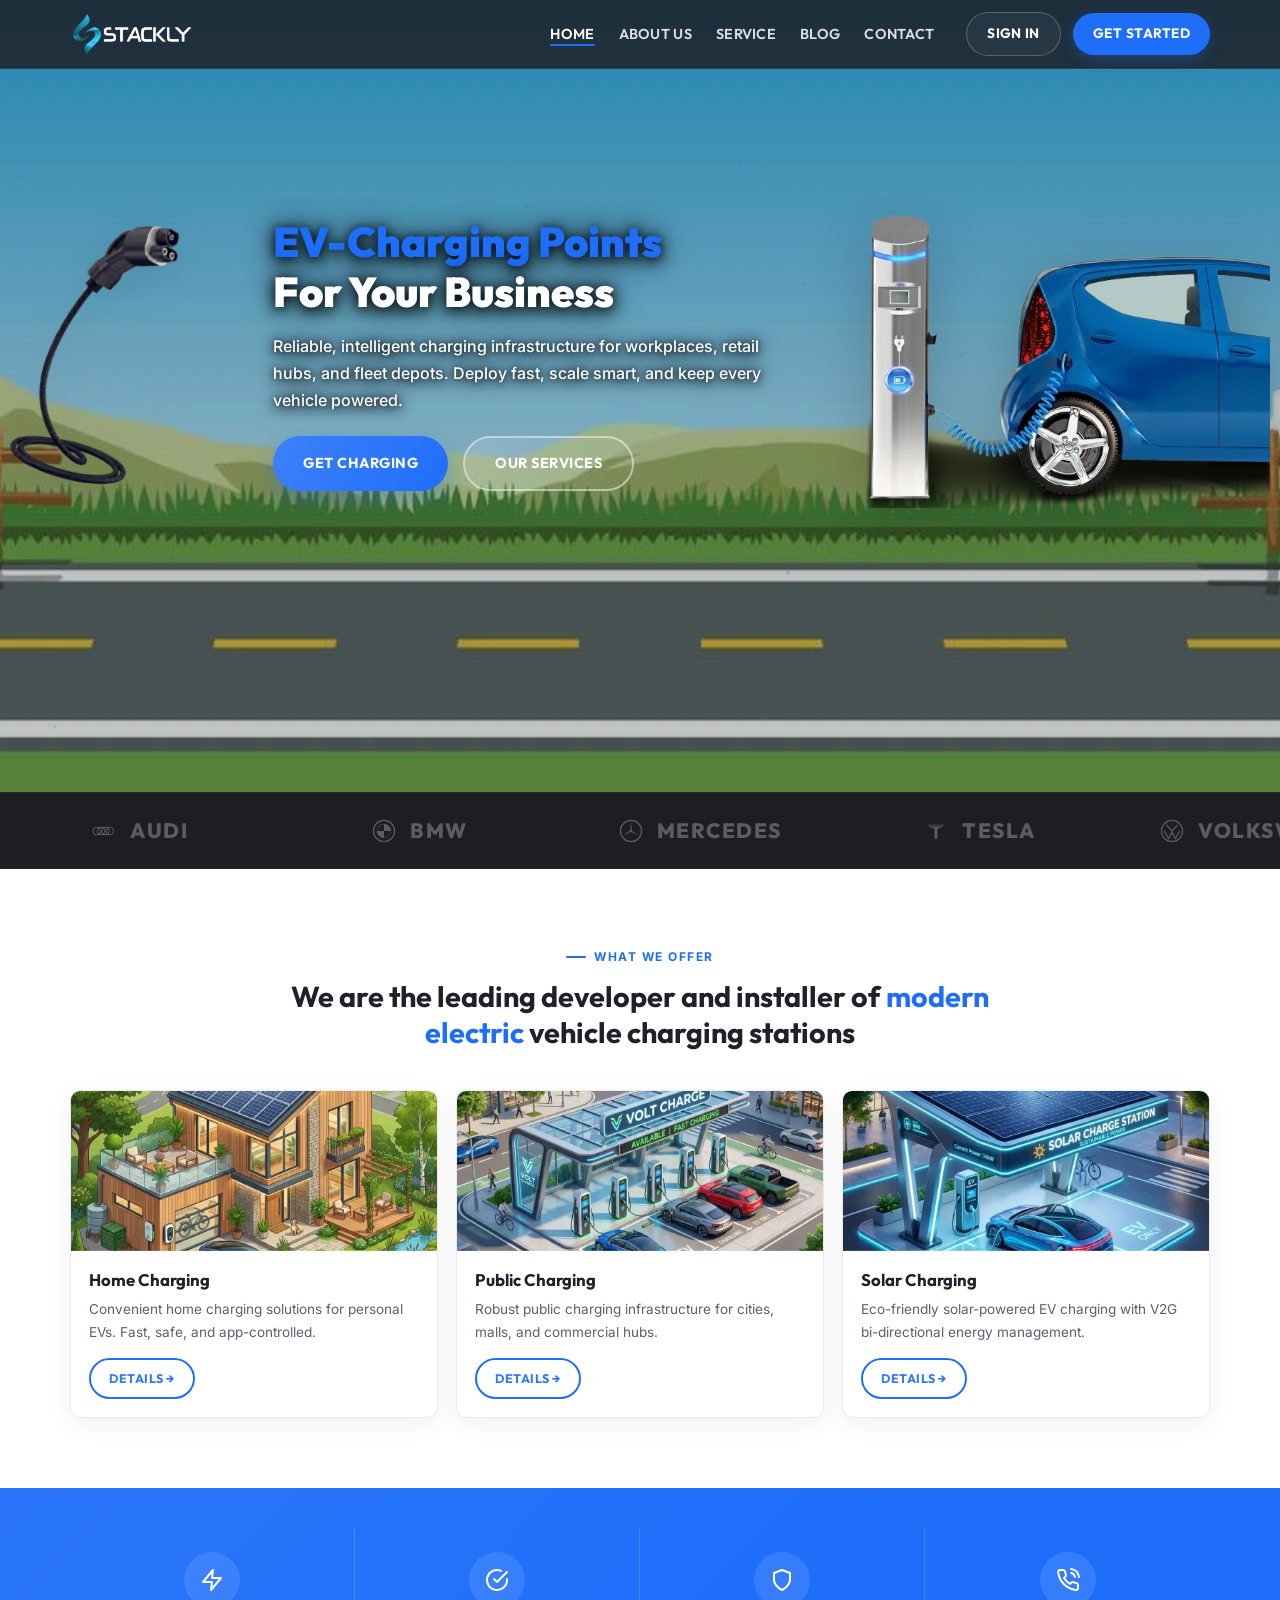
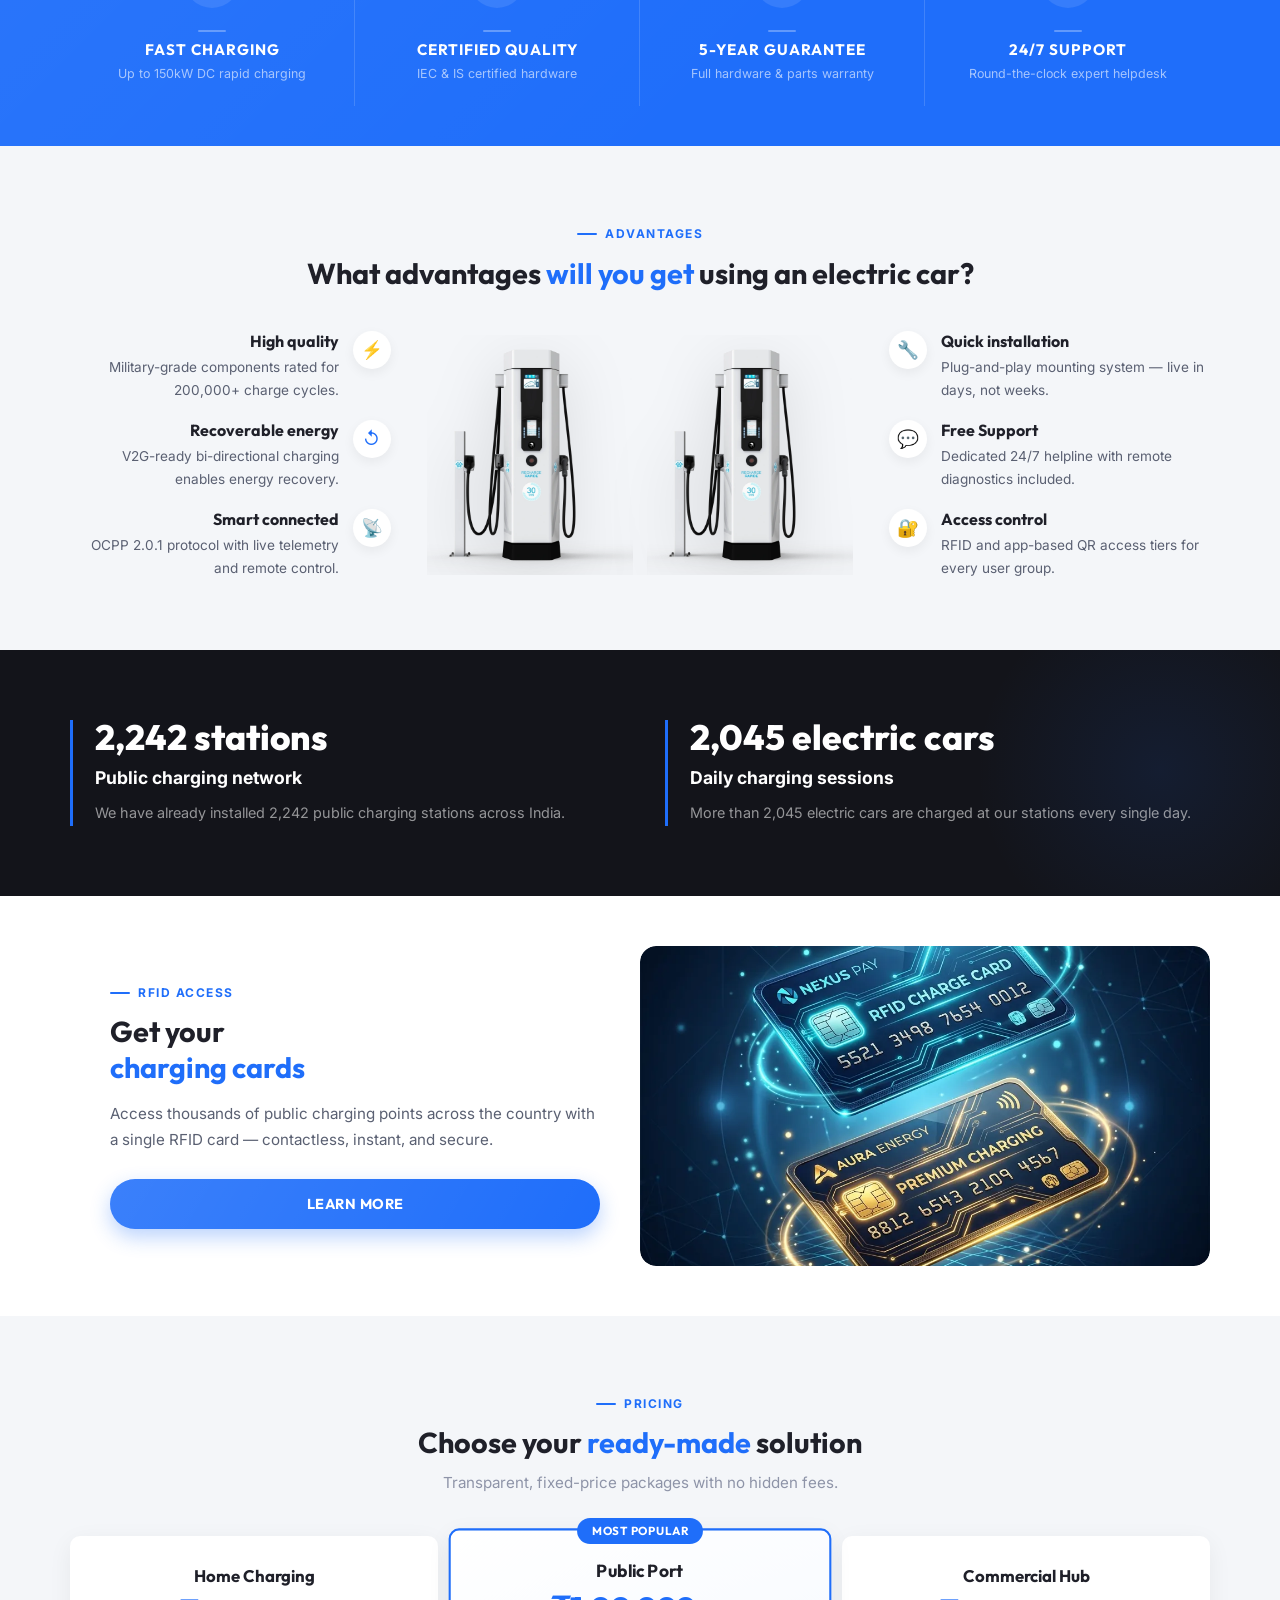
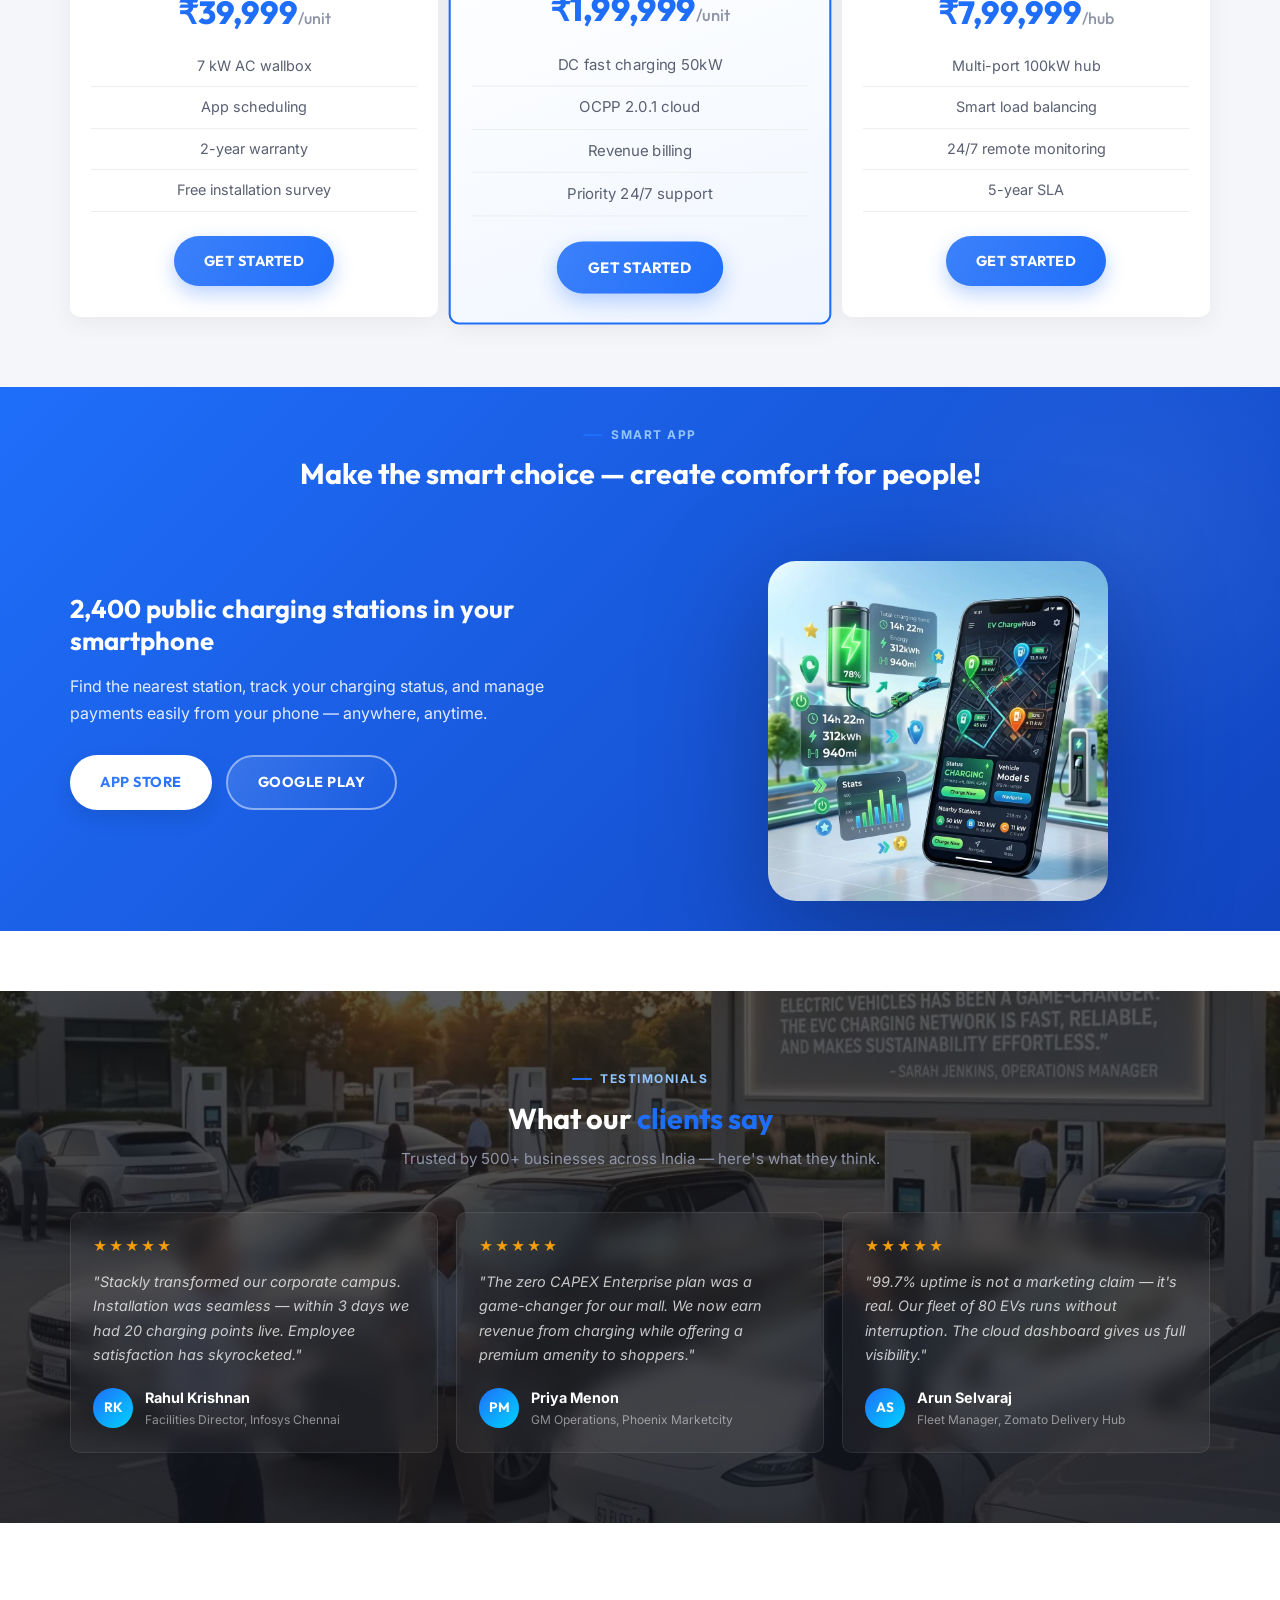
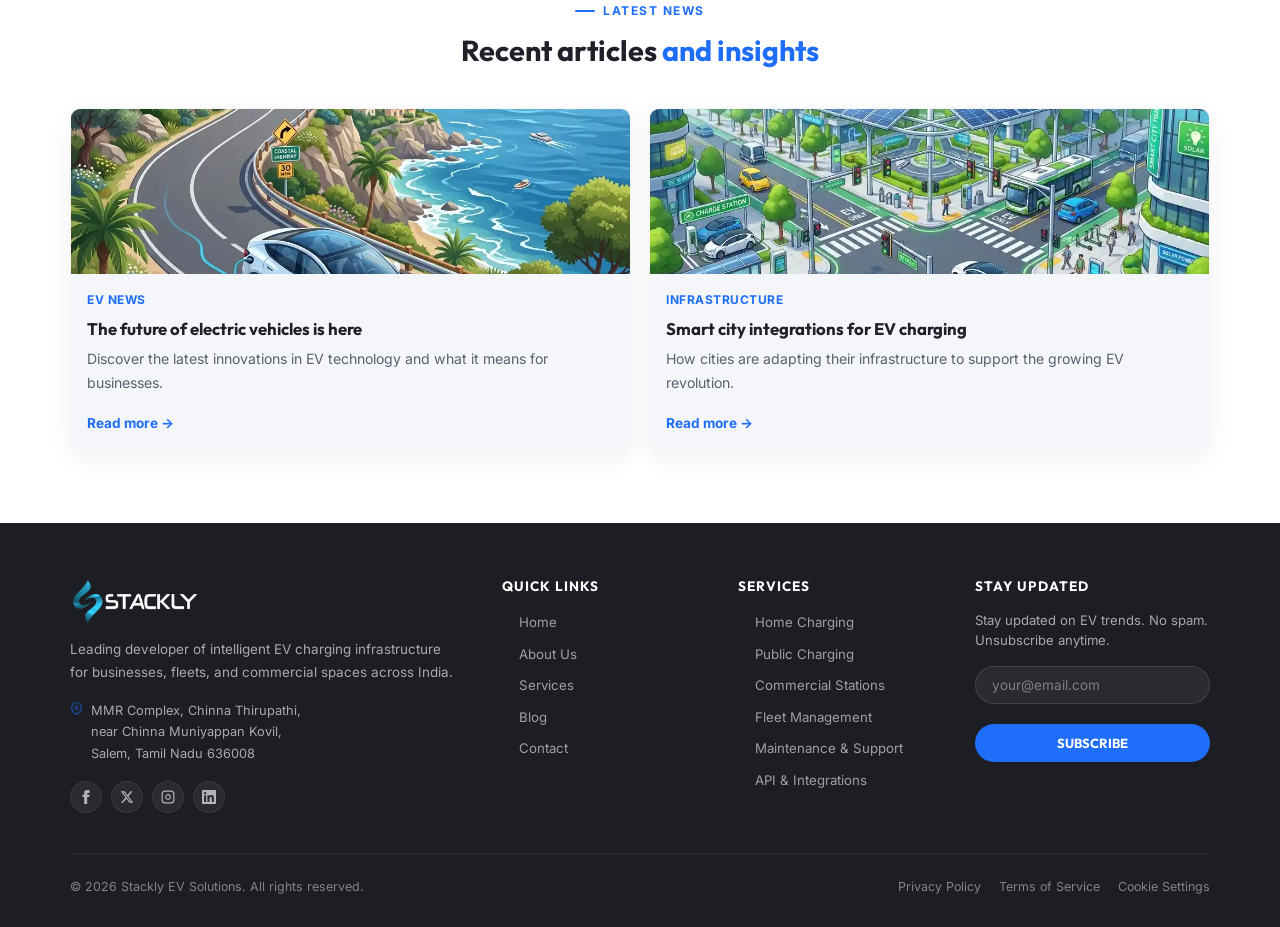
==== commit a53d4aa5: "Add files via upload" ====
--- a/index.html
+++ b/index.html
@@ -494,7 +494,9 @@
         <div class="footer__grid">
           <div>
             <div class="footer__brand-logo">
+              <a href="index.html" class="footer__logo-link">
               <img src="assets/logo.webp" alt="Stackly logo" />
+              </a>
             </div>
             <p class="footer__tagline">Leading developer of intelligent EV charging infrastructure for businesses, fleets, and commercial spaces across India.</p>
             <address class="footer__address">
